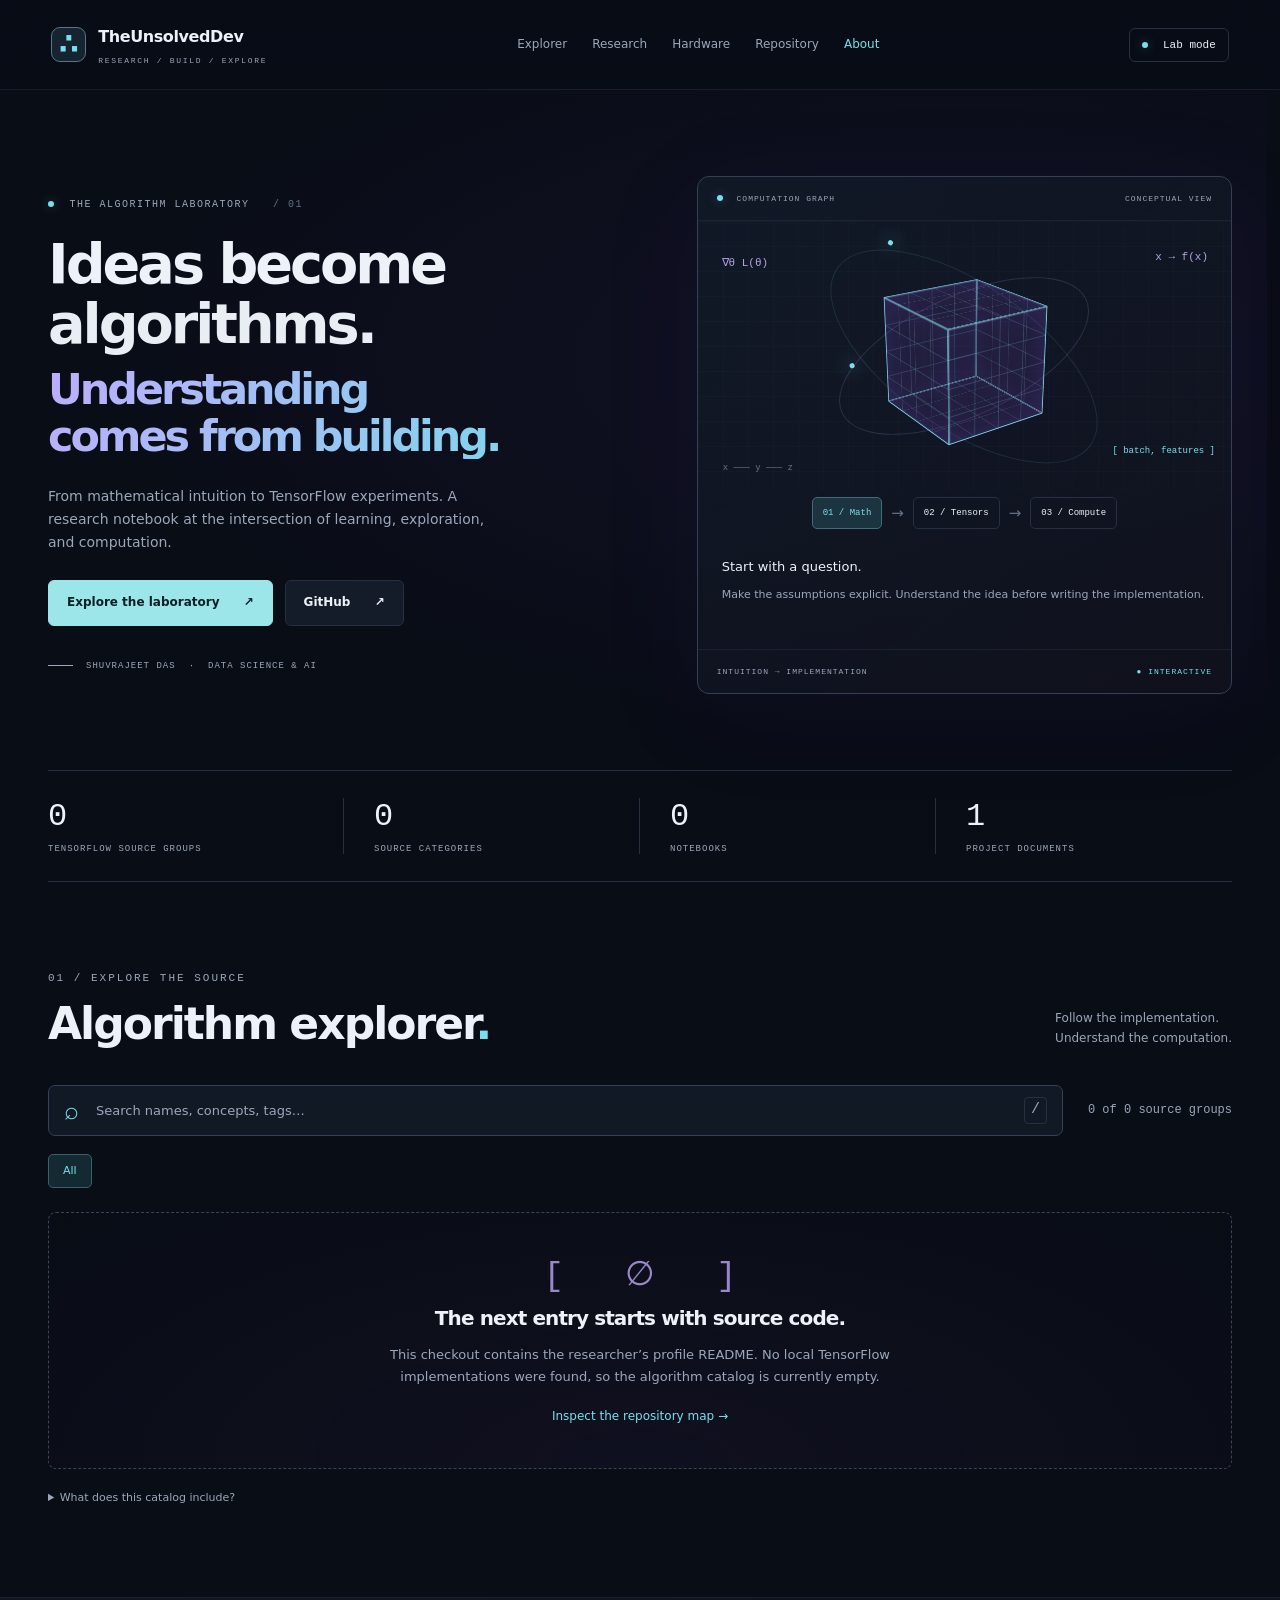
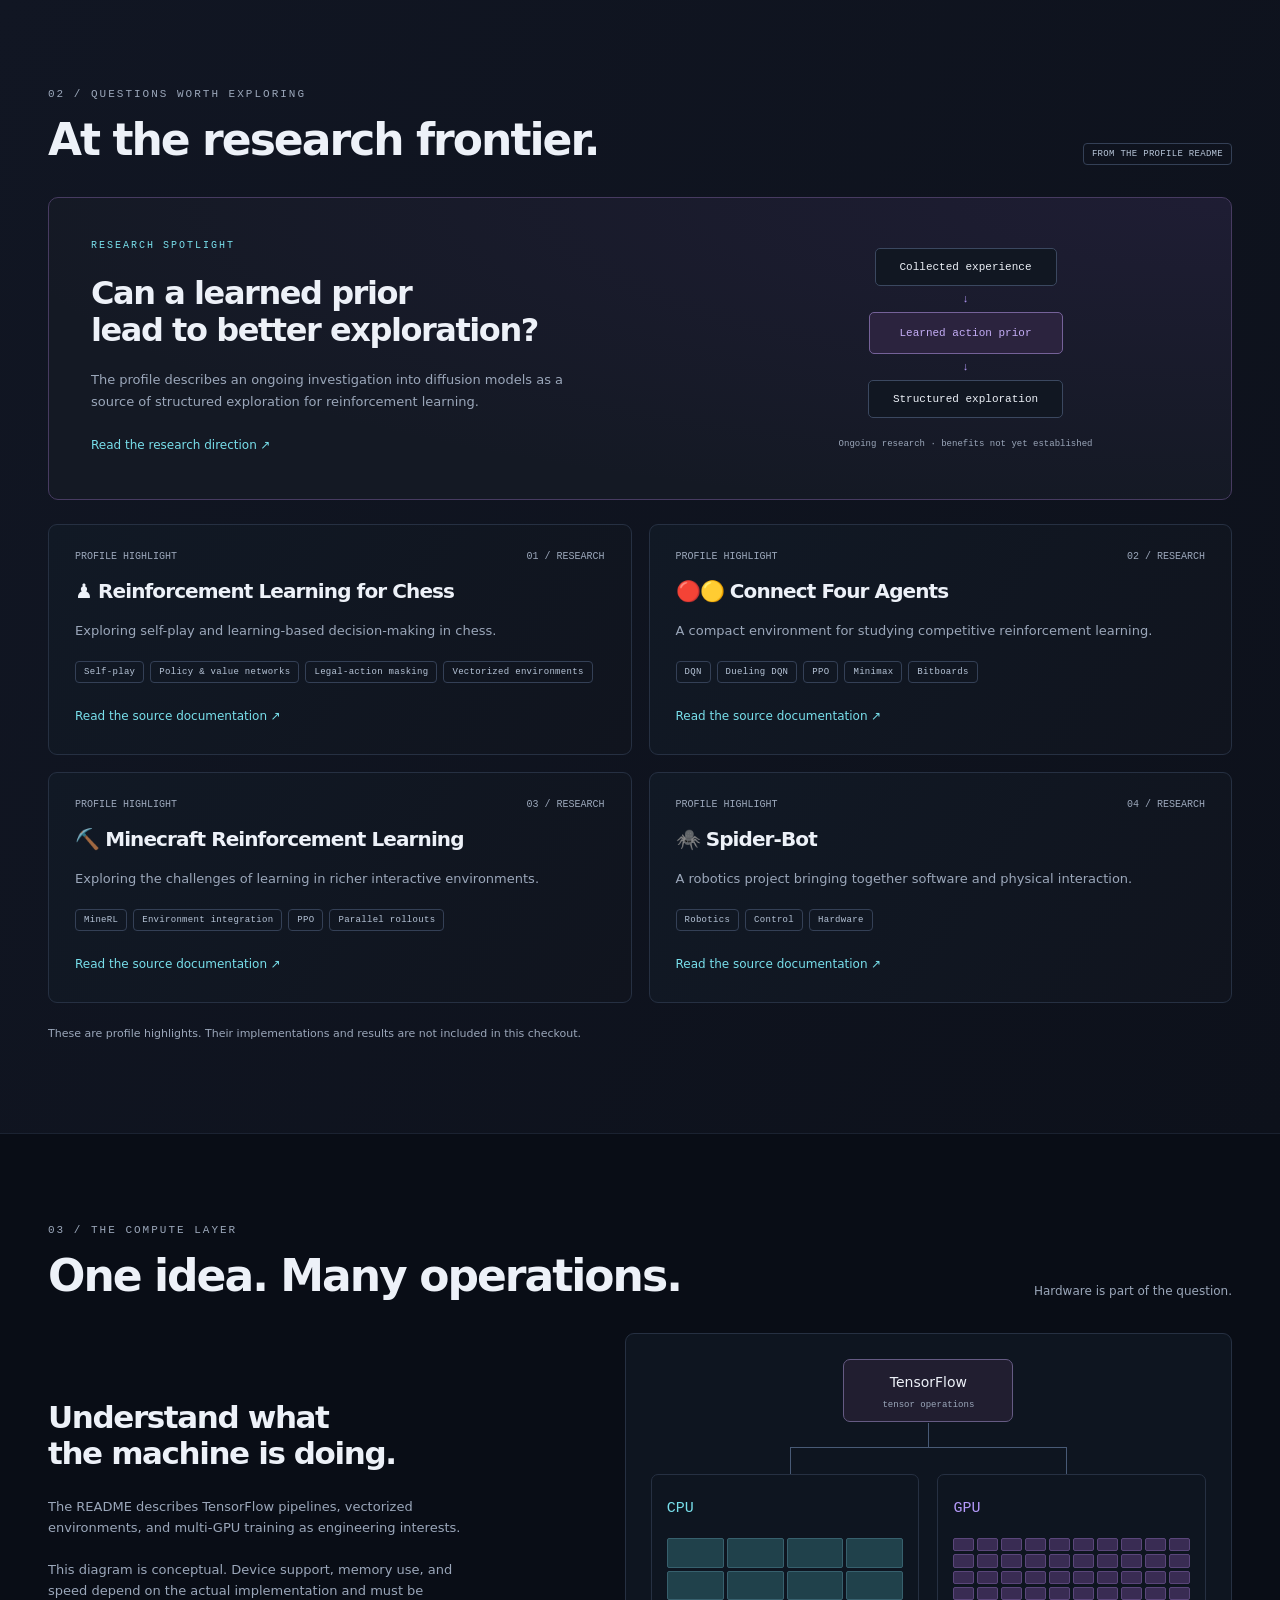
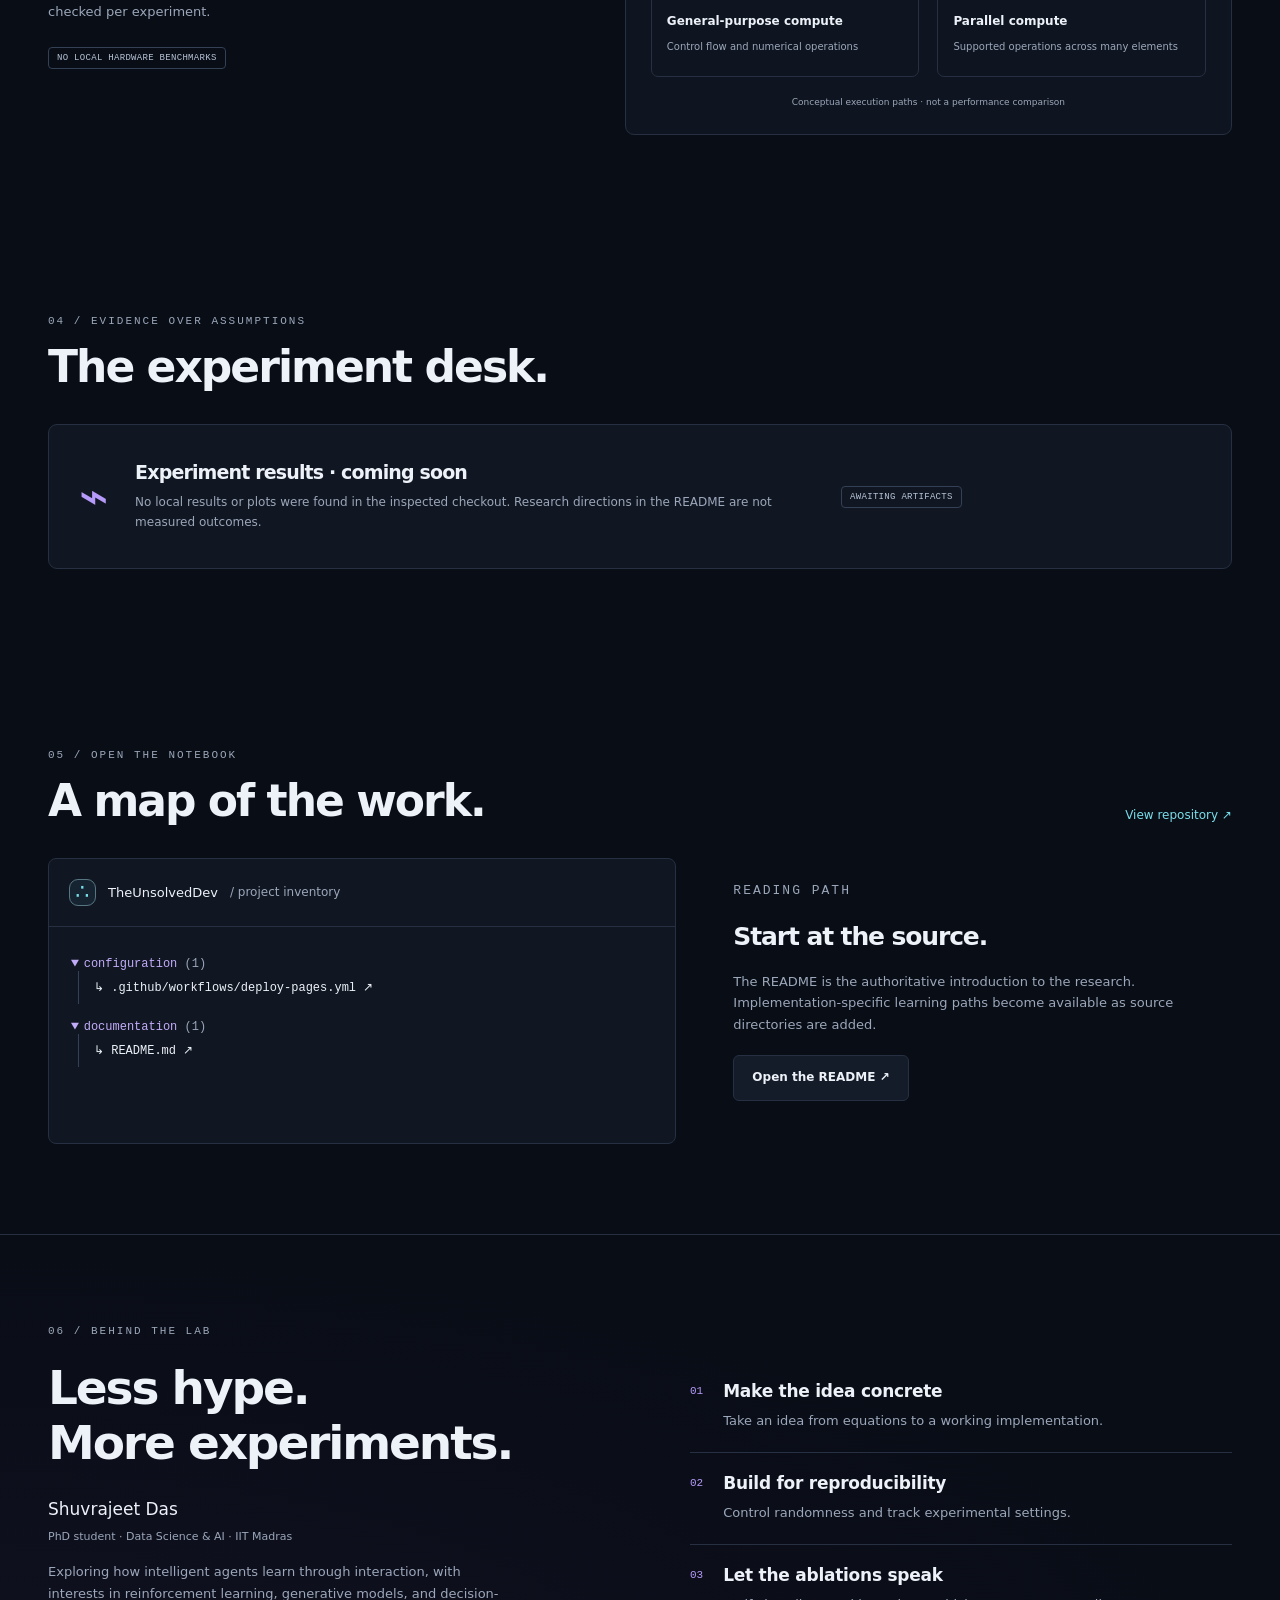
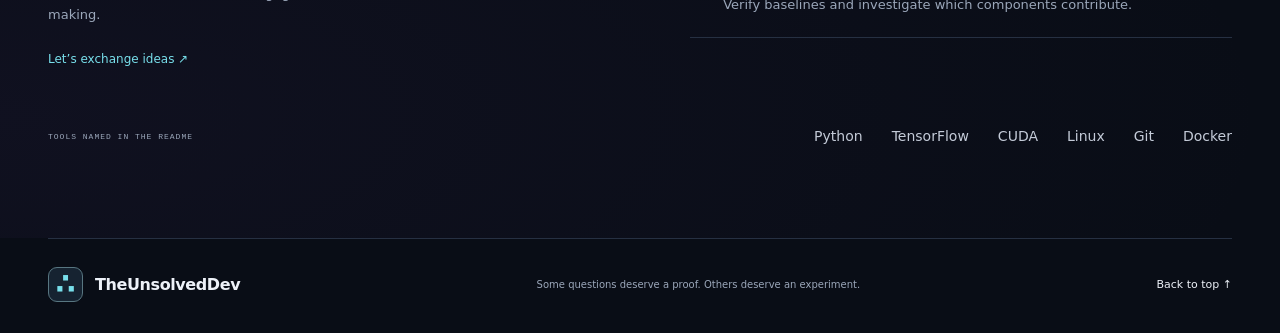
==== website/index.html @ 15ec3967 "website" ====
<!doctype html>
<html lang="en">
<head>
  <meta charset="utf-8"><meta name="viewport" content="width=device-width, initial-scale=1">
  <meta name="description" content="TheUnsolvedDev research laboratory. Explore source-backed TensorFlow implementations, research interests, and the mathematics behind learning systems.">
  <meta name="theme-color" content="#090d16"><title>TheUnsolvedDev — Algorithm Laboratory</title>
  <link rel="icon" href="assets/mark.svg" type="image/svg+xml"><link rel="stylesheet" href="css/style.css">
  <script src="js/main.js" defer></script>
</head>
<body id="top">
<a class="skip" href="#main">Skip to content</a>
<header class="site-header"><a class="brand" href="index.html"><span class="brand-mark">∴</span><span>TheUnsolvedDev<span class="brand-sub">RESEARCH / BUILD / EXPLORE</span></span></a>
  <button class="menu-toggle" aria-controls="navigation" aria-expanded="false">Menu <span>☰</span></button>
  <nav id="navigation" aria-label="Main navigation"><a href="#explorer">Explorer</a><a href="#research">Research</a><a href="#hardware">Hardware</a><a href="#repository">Repository</a><a href="#about">About</a></nav>
  <button class="lab-toggle" aria-pressed="false"><span class="dot"></span> Lab mode</button>
</header>
<main id="main">
<section class="hero shell" aria-labelledby="hero-title">
  <div class="hero-copy"><p class="eyebrow"><span class="dot"></span> THE ALGORITHM LABORATORY <span class="version">/ 01</span></p>
    <h1 id="hero-title">Ideas become<br><span class="outline">algorithms.</span><br><span class="gradient-text">Understanding<br>comes from building.</span></h1>
    <p class="hero-description">From mathematical intuition to TensorFlow experiments. A research notebook at the intersection of learning, exploration, and computation.</p>
    <div class="actions"><a class="button primary" href="#explorer">Explore the laboratory <span>↗</span></a><a class="button secondary" href="https://github.com/TheUnsolvedDev/TheUnsolvedDev">GitHub <span>↗</span></a></div>
    <div class="hero-caption"><span class="short-rule"></span> SHUVRAJEET DAS <span>·</span> DATA SCIENCE & AI</div>
  </div>
  <div class="tensor-panel" aria-label="Interactive conceptual journey from mathematics to experiments">
    <div class="panel-top"><span><span class="dot"></span> COMPUTATION GRAPH</span><span>CONCEPTUAL VIEW</span></div>
    <div class="tensor-scene" aria-hidden="true"><div class="orbit orbit-one"></div><div class="orbit orbit-two"></div><div class="tensor-cube"><div class="cube-face front"></div><div class="cube-face back"></div><div class="cube-face right"></div><div class="cube-face left"></div><div class="cube-face upper"></div><div class="cube-face lower"></div></div><span class="annotation a-one">∇θ L(θ)</span><span class="annotation a-two">[ batch, features ]</span><span class="annotation a-three">x → f(x)</span><div class="scene-axis">x ─── y ─── z</div></div>
    <div class="flow-controls" aria-label="Explore conceptual stages"><button class="selected" aria-pressed="true" data-stage="0">01 / Math</button><span>→</span><button aria-pressed="false" data-stage="1">02 / Tensors</button><span>→</span><button aria-pressed="false" data-stage="2">03 / Compute</button></div>
    <div class="stage-caption" aria-live="polite"><span id="stage-name">Start with a question.</span><p id="stage-description">Make the assumptions explicit. Understand the idea before writing the implementation.</p></div>
    <div class="panel-bottom"><span>INTUITION → IMPLEMENTATION</span><span class="cyan">● INTERACTIVE</span></div>
  </div>
</section>
<div class="shell stats" id="stats" aria-label="Repository statistics"><p>Reading repository inventory…</p></div>
<section class="section shell" id="explorer"><div class="section-heading"><div><p class="eyebrow">01 / EXPLORE THE SOURCE</p><h2>Algorithm explorer<span class="cyan">.</span></h2></div><p>Follow the implementation.<br>Understand the computation.</p></div>
  <div class="explorer-toolbar"><label class="search"><span aria-hidden="true">⌕</span><input id="search" type="search" placeholder="Search names, concepts, tags…" aria-label="Search algorithms"><kbd>/</kbd></label><span class="small mono" id="result-count" role="status">Loading…</span></div>
  <div class="filters" id="filters" aria-label="Filter by category"></div><div id="algorithm-grid" class="card-grid"></div>
  <details class="inventory-note"><summary>What does this catalog include?</summary><p id="methodology"></p><p>Research projects mentioned in the profile are shown separately below. They are not counted as local implementations.</p></details>
</section>
<section class="section research-section" id="research"><div class="shell"><div class="section-heading"><div><p class="eyebrow">02 / QUESTIONS WORTH EXPLORING</p><h2>At the research frontier.</h2></div><span class="pill">FROM THE PROFILE README</span></div>
  <article class="spotlight"><div><p class="eyebrow cyan">RESEARCH SPOTLIGHT</p><h3>Can a learned prior<br>lead to better exploration?</h3><p>The profile describes an ongoing investigation into diffusion models as a source of structured exploration for reinforcement learning.</p><a class="text-link" href="https://github.com/TheUnsolvedDev/TheUnsolvedDev#-research-spotlight--diffusion-as-an-exploration-prior">Read the research direction ↗</a></div><div class="prior-visual" aria-label="Conceptual flow: experience, action prior, exploration"><span>Collected experience</span><i>↓</i><strong>Learned action prior</strong><i>↓</i><span>Structured exploration</span><small>Ongoing research · benefits not yet established</small></div></article>
  <div id="research-grid" class="card-grid"></div><p class="section-note">These are profile highlights. Their implementations and results are not included in this checkout.</p>
</div></section>
<section class="section shell" id="hardware"><div class="section-heading"><div><p class="eyebrow">03 / THE COMPUTE LAYER</p><h2>One idea. Many operations.</h2></div><p>Hardware is part of the question.</p></div>
  <div class="hardware-layout"><div class="hardware-copy"><h3>Understand what<br>the machine is doing.</h3><p>The README describes TensorFlow pipelines, vectorized environments, and multi-GPU training as engineering interests.</p><p>This diagram is conceptual. Device support, memory use, and speed depend on the actual implementation and must be checked per experiment.</p><span class="pill">NO LOCAL HARDWARE BENCHMARKS</span></div><div class="hardware-diagram"><div class="tf-node">TensorFlow <span>tensor operations</span></div><div class="branch-line"></div><div class="device-grid"><div class="device"><span class="mono cyan">CPU</span><div class="cores cpu-cores" aria-hidden="true"></div><h4>General-purpose compute</h4><p>Control flow and numerical operations</p></div><div class="device"><span class="mono purple">GPU</span><div class="cores gpu-cores" aria-hidden="true"></div><h4>Parallel compute</h4><p>Supported operations across many elements</p></div></div><p class="small centered">Conceptual execution paths · not a performance comparison</p></div></div>
</section>
<section class="section shell" id="experiments"><div class="section-heading"><div><p class="eyebrow">04 / EVIDENCE OVER ASSUMPTIONS</p><h2>The experiment desk.</h2></div></div><div class="experiment-empty"><span class="experiment-icon" aria-hidden="true">⌁</span><div><h3>Experiment results · coming soon</h3><p>No local results or plots were found in the inspected checkout. Research directions in the README are not measured outcomes.</p></div><span class="pill">AWAITING ARTIFACTS</span></div><div id="artifact-list"></div></section>
<section class="section shell" id="repository"><div class="section-heading"><div><p class="eyebrow">05 / OPEN THE NOTEBOOK</p><h2>A map of the work.</h2></div><a class="text-link" href="https://github.com/TheUnsolvedDev/TheUnsolvedDev">View repository ↗</a></div><div class="repository-layout"><div class="repo-map"><div class="repo-root"><span class="brand-mark">∴</span> TheUnsolvedDev <span class="small">/ project inventory</span></div><div id="repo-tree"></div></div><div class="learning-path"><p class="eyebrow">READING PATH</p><h3>Start at the source.</h3><p>The README is the authoritative introduction to the research. Implementation-specific learning paths become available as source directories are added.</p><a class="button secondary" href="https://github.com/TheUnsolvedDev/TheUnsolvedDev/blob/main/README.md">Open the README ↗</a><div id="learning-links"></div></div></div></section>
<section class="section about-section" id="about"><div class="shell"><p class="eyebrow">06 / BEHIND THE LAB</p><div class="about-layout"><div><h2>Less hype.<br>More experiments.</h2><p class="about-person">Shuvrajeet Das <span>PhD student · Data Science & AI · IIT Madras</span></p><p>Exploring how intelligent agents learn through interaction, with interests in reinforcement learning, generative models, and decision-making.</p><a class="text-link" href="mailto:shuvrajeet17@gmail.com">Let’s exchange ideas ↗</a></div><div class="principles"><article><span>01</span><div><h3>Make the idea concrete</h3><p>Take an idea from equations to a working implementation.</p></div></article><article><span>02</span><div><h3>Build for reproducibility</h3><p>Control randomness and track experimental settings.</p></div></article><article><span>03</span><div><h3>Let the ablations speak</h3><p>Verify baselines and investigate which components contribute.</p></div></article></div></div><div class="stack"><span class="mono small">TOOLS NAMED IN THE README</span><span>Python</span><span>TensorFlow</span><span>CUDA</span><span>Linux</span><span>Git</span><span>Docker</span></div></div></section>
</main>
<footer class="shell"><a class="brand" href="#top"><span class="brand-mark">∴</span>TheUnsolvedDev</a><p>Some questions deserve a proof. Others deserve an experiment.</p><a href="#top">Back to top ↑</a></footer>
<noscript><p class="shell notice">JavaScript enables the explorer and repository inventory. The research overview and navigation remain available. <a href="https://github.com/TheUnsolvedDev/TheUnsolvedDev">Browse the source on GitHub.</a></p></noscript>
</body></html>
---- website/css/style.css ----
:root{color-scheme:dark;--bg:#090d16;--panel:#101722;--text:#edf1f8;--muted:#9ba7ba;--border:#263042;--cyan:#78dfeb;--purple:#b59afa;--mono:ui-monospace,SFMono-Regular,Consolas,monospace}
*{box-sizing:border-box}html{scroll-behavior:smooth;scroll-padding-top:100px}body{margin:0;background:var(--bg);color:var(--text);font-family:Inter,ui-sans-serif,system-ui,-apple-system,BlinkMacSystemFont,"Segoe UI",sans-serif;font-size:15px;line-height:1.65}a{color:inherit;text-decoration:none}button,input{font:inherit}button{cursor:pointer;color:inherit}button,a,input,summary{outline-offset:5px}a:focus-visible,button:focus-visible,input:focus-visible,summary:focus-visible{outline:2px solid var(--cyan)}button{background:none;border:1px solid var(--border)}button:hover,a.button:hover{border-color:var(--cyan)}p{color:var(--muted);margin:0 0 20px}h1,h2,h3,h4{line-height:1.16;letter-spacing:-.045em;margin:0}h2{font-size:clamp(30px,3.5vw,44px);font-weight:600}h3{font-size:25px;font-weight:550}h4{font-size:17px;letter-spacing:-.02em}small,.small{font-size:12px;color:var(--muted)}.shell{width:min(1240px,calc(100% - 96px));margin-inline:auto}.section{padding-block:90px;scroll-margin-top:10px}.eyebrow{font:11px var(--mono);letter-spacing:2px;color:var(--muted);margin-bottom:24px}.cyan{color:var(--cyan)}.purple{color:var(--purple)}.mono{font-family:var(--mono)}.dot{display:inline-block;width:6px;height:6px;background:var(--cyan);border-radius:50%;box-shadow:0 0 12px #78dfeb60;margin-right:8px}.site-header{min-height:90px;padding:18px 4%;display:flex;align-items:center;justify-content:space-between;gap:24px;position:sticky;top:0;z-index:20;background:#090d16e8;border-bottom:1px solid #26304280;backdrop-filter:blur(18px)}.site-header.scrolled{background:#101722f5}.brand{display:flex;gap:12px;align-items:center;font-size:16px;font-weight:650;letter-spacing:-.4px}.brand-mark{display:inline-grid;place-items:center;width:35px;height:35px;border:1px solid #587681;border-radius:9px;color:var(--cyan);font-size:29px;line-height:1;background:#162331}.brand-sub{display:block;font:8px var(--mono);letter-spacing:1.7px;color:var(--muted);margin-top:5px}.site-header nav{display:flex;gap:25px;font-size:12px;color:var(--muted)}nav a:hover,nav a.active{color:var(--cyan)}.lab-toggle{font:11px var(--mono);padding:10px 12px;border-radius:6px}.lab-toggle[aria-pressed=true]{border-color:var(--purple);background:#312348}.menu-toggle{display:none}.skip{position:fixed;top:-100px;left:10px;z-index:100;background:var(--panel);padding:12px}.skip:focus{top:10px}.hero{display:grid;grid-template-columns:1.1fr 1fr;gap:60px;align-items:center;padding-block:86px 76px;position:relative}.hero:before{content:"";position:absolute;inset:0 -35px;z-index:-1;background:radial-gradient(ellipse at 75% 40%,#5530a31c,transparent 65%)}.hero .eyebrow{font-size:10px;letter-spacing:1.5px}.version{margin-left:16px;color:#617086}h1{font-size:clamp(42px,4.35vw,65px);line-height:1.08;letter-spacing:-3px;font-weight:650}.outline{color:#e9edf4}.gradient-text{font-size:.77em;background:linear-gradient(120deg,#bdadfb,#73deea);background-clip:text;-webkit-background-clip:text;color:transparent;display:block;margin-top:12px}.hero-description{max-width:440px;font-size:14px;margin-block:26px}.actions{display:flex;gap:12px;flex-wrap:wrap}.button{display:inline-flex;align-items:center;justify-content:center;gap:24px;padding:12px 18px;border-radius:6px;border:1px solid var(--border);font-size:12px;font-weight:600;transition:transform .2s,border-color .2s}.button:hover{transform:translateY(-2px)}.primary{background:#9ce6ea;color:#0b2026;border-color:#9ce6ea}.secondary{background:#151c29}.hero-caption{display:flex;align-items:center;gap:13px;font:9px var(--mono);letter-spacing:1px;color:var(--muted);margin-top:35px}.short-rule{width:25px;height:1px;background:var(--muted)}.tensor-panel{border:1px solid #344056;border-radius:12px;background:linear-gradient(145deg,#111b29c9,#11121dbb);box-shadow:0 20px 100px #3d1a671a;overflow:hidden}.panel-top,.panel-bottom{display:flex;justify-content:space-between;gap:12px;padding:17px 19px;font:8px var(--mono);letter-spacing:1px;color:var(--muted)}.panel-top{border-bottom:1px solid #26304280}.panel-bottom{border-top:1px solid #26304280}.tensor-scene{height:270px;position:relative;display:grid;place-items:center;overflow:hidden;perspective:700px;background-image:linear-gradient(#667c9a0a 1px,transparent 1px),linear-gradient(90deg,#667c9a0a 1px,transparent 1px);background-size:25px 25px}.tensor-cube{position:relative;width:114px;height:114px;transform-style:preserve-3d;transform:rotateX(-22deg) rotateY(35deg);animation:float 12s ease-in-out infinite}.cube-face{position:absolute;width:114px;height:114px;border:1px solid #8be9f4a0;background:linear-gradient(#87dbed30 1px,transparent 1px),linear-gradient(90deg,#87dbed30 1px,transparent 1px),#533a8422;background-size:28px 28px;box-shadow:inset 0 0 35px #8370ef15}.front{transform:translateZ(57px)}.back{transform:rotateY(180deg) translateZ(57px)}.right{transform:rotateY(90deg) translateZ(57px)}.left{transform:rotateY(-90deg) translateZ(57px)}.upper{transform:rotateX(90deg) translateZ(57px)}.lower{transform:rotateX(-90deg) translateZ(57px)}.orbit{position:absolute;width:270px;height:120px;border:1px solid #b59afa30;border-radius:50%;transform:rotate(-25deg)}.orbit:after{content:"";position:absolute;left:26px;top:18px;width:5px;height:5px;background:var(--cyan);border-radius:50%;box-shadow:0 0 18px var(--cyan)}.orbit-two{transform:rotate(35deg);width:310px;height:145px;border-color:#78dfeb20}.annotation{position:absolute;font:11px var(--mono);color:#b5a2e4}.a-one{left:24px;top:35px}.a-two{right:16px;bottom:35px;font-size:9px;color:var(--cyan)}.a-three{right:23px;top:30px}.scene-axis{position:absolute;bottom:18px;left:25px;color:#66738a;font:9px var(--mono)}.flow-controls{display:flex;justify-content:center;align-items:center;gap:9px;margin:6px 12px}.flow-controls button{border-radius:5px;font:9px var(--mono);padding:10px}.flow-controls>span{color:#647187}.flow-controls .selected{color:var(--cyan);background:#1b3440;border-color:#416b78}.stage-caption{padding:19px 24px 10px;min-height:114px}.stage-caption>span{font-size:13px}.stage-caption p{font-size:11px;margin:7px 0}.stats{border-block:1px solid var(--border);display:grid;grid-template-columns:repeat(4,1fr);padding-block:27px}.stat{padding-left:30px;border-right:1px solid var(--border)}.stat:first-child{padding-left:0}.stat:last-child{border:0}.stat strong{font:32px var(--mono);letter-spacing:-2px}.stat span{display:block;font:9px var(--mono);letter-spacing:1px;color:var(--muted);margin-top:9px}.section-heading{display:flex;align-items:end;justify-content:space-between;gap:25px;margin-bottom:32px}.section-heading .eyebrow{margin-bottom:14px}.section-heading>p{font-size:12px;margin:0}.explorer-toolbar{display:flex;gap:25px;align-items:center;margin-top:36px}.search{display:flex;gap:15px;align-items:center;flex:1;background:#111925;border:1px solid #344057;border-radius:7px;padding:11px 15px}.search>span{font-size:25px;color:var(--cyan);line-height:1}.search input{border:0;background:transparent;min-width:0;width:100%;color:var(--text);font-size:13px}.search input::placeholder{color:#9ba7ba}.search kbd{border:1px solid var(--border);padding:0 6px;border-radius:4px;color:var(--muted)}.filters{display:flex;gap:8px;flex-wrap:wrap;margin-block:18px 24px}.filters button{padding:7px 14px;border-radius:5px;font-size:11px;color:var(--muted)}.filters button[aria-pressed=true]{color:var(--cyan);background:#142a32;border-color:#3a606b}.card-grid{display:grid;grid-template-columns:repeat(2,minmax(0,1fr));gap:17px}.card{border:1px solid var(--border);background:linear-gradient(125deg,#111925,#10141e);border-radius:9px;padding:26px;transition:transform .2s,border-color .2s;min-width:0}.card:hover{transform:translateY(-3px);border-color:#5e527a}.card h3{font-size:20px;line-height:1.3;margin:16px 0}.card p{font-size:13px}.card-top{display:flex;justify-content:space-between;color:var(--muted);font:10px var(--mono)}.card .tags{margin-block:20px}.tags{display:flex;gap:6px;flex-wrap:wrap}.tag,.pill{font:9px var(--mono);letter-spacing:.3px;color:#b7c5d8;border:1px solid #344056;border-radius:4px;padding:5px 8px;display:inline-block}.text-link{font-size:12px;color:var(--cyan)}.text-link:hover{text-decoration:underline}.empty-state{grid-column:1/-1;border:1px dashed #394459;border-radius:8px;padding:40px 26px;text-align:center;background:radial-gradient(ellipse at 50% 100%,#442c6420,transparent)}.empty-symbol{font:34px var(--mono);color:#9a88c8;margin-bottom:12px}.empty-state h3{font-size:20px;margin-bottom:14px}.empty-state p{max-width:590px;margin:0 auto 16px;font-size:13px}.inventory-note{font-size:11px;color:var(--muted);margin-top:20px}.inventory-note summary{cursor:pointer}.inventory-note p{margin:14px 0;max-width:900px}.research-section{background:linear-gradient(120deg,#111623,#0d111b);border-block:1px solid #26304280}.spotlight{display:grid;grid-template-columns:1.3fr 1fr;gap:70px;border:1px solid #473b61;border-radius:10px;background:radial-gradient(ellipse at 100% 0,#4b2e7630,transparent 75%),#141924;padding:42px;margin-bottom:24px}.spotlight h3{font-size:32px;margin-bottom:20px}.spotlight p{font-size:13px;max-width:480px}.spotlight .eyebrow{font-size:10px}.prior-visual{display:flex;flex-direction:column;align-items:center;justify-content:center;gap:7px;font:11px var(--mono)}.prior-visual span{border:1px solid #3b4860;padding:12px 24px;border-radius:5px;background:#111722}.prior-visual strong{border:1px solid #756299;background:#2b233e;color:#c4adf6;padding:14px 30px;border-radius:5px;font-weight:400}.prior-visual i{font-style:normal;color:var(--purple)}.prior-visual small{font-size:9px;text-align:center;margin-top:14px}.section-note{font-size:11px;margin-top:22px;margin-bottom:0}.hardware-layout{display:grid;grid-template-columns:.9fr 1.1fr;gap:80px;align-items:center}.hardware-copy h3{font-size:31px;margin-bottom:24px}.hardware-copy p{font-size:13px;max-width:420px}.hardware-diagram{padding:25px;border:1px solid var(--border);border-radius:9px;background:#0e1520}.tf-node{width:170px;margin:auto;text-align:center;border:1px solid #655b83;border-radius:7px;padding:11px;background:#211e30;font-size:14px}.tf-node span{display:block;font:9px var(--mono);color:var(--muted);margin-top:6px}.branch-line{width:50%;height:27px;border-top:1px solid #485a76;border-inline:1px solid #485a76;margin:25px auto 0;position:relative}.branch-line:before{content:"";height:25px;width:1px;background:#485a76;position:absolute;left:50%;top:-25px}.device-grid{display:grid;grid-template-columns:1fr 1fr;gap:18px}.device{border:1px solid var(--border);padding:20px 15px;border-radius:7px}.device h4{font-size:12px;letter-spacing:0;margin-top:15px}.device p{font-size:10px;margin:10px 0 0}.cores{height:62px;display:grid;gap:3px;margin-top:16px}.cpu-cores{grid-template-columns:repeat(4,1fr)}.gpu-cores{grid-template-columns:repeat(10,1fr)}.cores span{background:#20414b;border:1px solid #37606d;border-radius:2px}.gpu-cores span{background:#392c53;border-color:#5a467a}.centered{text-align:center;margin:18px 0 0;font-size:9px}.experiment-empty{display:flex;align-items:center;gap:26px;border:1px solid var(--border);border-radius:9px;padding:30px;background:#111722}.experiment-empty h3{font-size:19px;margin-bottom:10px}.experiment-empty p{font-size:12px;margin:0;max-width:680px}.experiment-empty .pill{white-space:nowrap}.experiment-icon{font-size:50px;color:var(--purple)}.repository-layout{display:grid;grid-template-columns:1.2fr 1fr;gap:32px}.repo-map{border:1px solid var(--border);background:#101722;border-radius:8px;overflow:hidden}.repo-root{display:flex;gap:12px;align-items:center;padding:20px;border-bottom:1px solid var(--border);font-size:13px;flex-wrap:wrap}.repo-root .brand-mark{width:27px;height:27px;font-size:22px}#repo-tree{padding:22px;font:12px var(--mono)}#repo-tree details{padding:8px 0}#repo-tree summary{cursor:pointer;color:#c2acfa}#repo-tree a{display:block;border-left:1px solid #344056;padding:9px 15px;margin-left:7px;overflow-wrap:anywhere}#repo-tree a:hover{color:var(--cyan);background:#18232f}.learning-path{padding:25px}.learning-path h3{margin-bottom:20px}.learning-path p{font-size:13px}#learning-links{display:grid;gap:12px;margin-top:18px}.about-section{border-top:1px solid var(--border);background:radial-gradient(ellipse at 0 80%,#39275b25,transparent 70%)}.about-layout{display:grid;grid-template-columns:1fr 1fr;gap:100px}.about-layout h2{font-size:47px}.about-person{font-size:17px;color:var(--text);margin:25px 0 15px}.about-person span{display:block;font-size:11px;color:var(--muted);margin-top:5px}.about-layout p:not(.about-person){font-size:13px;max-width:470px}.principles article{display:flex;gap:20px;padding:21px 0;border-bottom:1px solid var(--border)}.principles article>span{font:11px var(--mono);color:var(--purple);padding-top:3px}.principles h3{font-size:17px;margin-bottom:8px;letter-spacing:-.015em}.principles p{margin:0}.stack{display:flex;align-items:center;flex-wrap:wrap;gap:29px;padding-top:55px;font-size:14px;color:#c4cbd8}.stack .small{font-size:8px;letter-spacing:1px;margin-right:auto}footer{display:flex;align-items:center;justify-content:space-between;gap:25px;padding-block:28px;border-top:1px solid var(--border);font-size:11px}footer p{margin:0;font-size:10px}.notice{padding:20px;border:1px solid var(--border)}.detail-main{padding-block:65px;min-height:75vh}.detail-main h1{font-size:46px;overflow-wrap:anywhere}.detail-main .tags{margin:20px 0}.detail-section{margin-top:40px;border:1px solid var(--border);padding:28px;border-radius:9px;min-width:0}.detail-section h2{font-size:24px;margin-bottom:20px}.detail-section h3{font-size:17px;margin-block:16px}.file-tabs{display:flex;flex-wrap:wrap;gap:6px;margin-bottom:15px}.file-tabs button{font:11px var(--mono);padding:10px;border-radius:5px;overflow-wrap:anywhere;max-width:100%}.file-tabs button[aria-pressed=true]{background:#253046;color:var(--cyan)}.source-toolbar{display:flex;justify-content:space-between;gap:12px;align-items:center;flex-wrap:wrap;margin-bottom:15px}.source-toolbar button{border-radius:5px;padding:7px 12px;font-size:12px}.source-code{overflow:auto;max-height:650px;counter-reset:line;background:#0a101a;padding:18px 8px;font:12px/1.8 var(--mono);tab-size:4}.code-line{display:block;white-space:pre;min-height:1.8em}.code-line:before{counter-increment:line;content:counter(line);display:inline-block;width:38px;margin-right:16px;text-align:right;color:#8391a6;user-select:none}.token-comment{color:#8b9cab}.token-keyword{color:#c5a6ff}.token-string{color:#97dbc2}.token-number{color:#80d6f0}.source-doc{white-space:pre-wrap;overflow-wrap:anywhere;font:12px/1.9 var(--mono);color:#b7c1d1;max-height:650px;overflow:auto}.detail-section a{color:var(--cyan)}.lab-on .tensor-cube{animation-duration:5s}.lab-on .cores span{animation:pulse 3s ease-in-out infinite}.lab-on .tensor-panel{box-shadow:0 0 65px #7045bd25}.lab-on .orbit{border-color:#b59afa80}.lab-on .orbit-two{border-color:#78dfeb70}[hidden]{display:none!important}@keyframes float{0%,100%{transform:rotateX(-22deg) rotateY(35deg) translateY(0)}50%{transform:rotateX(-16deg) rotateY(55deg) translateY(-8px)}}@keyframes pulse{50%{filter:brightness(1.7)}}
@media(min-width:1450px){.hero{gap:95px;padding-block:105px}.tensor-scene{height:300px}}
@media(max-width:1100px){.shell{width:calc(100% - 64px)}.hero{gap:30px}h1{font-size:47px}.site-header{gap:16px}.site-header nav{gap:15px}.brand{font-size:14px}.hardware-layout{gap:35px}.spotlight{gap:30px}.about-layout{gap:55px}.experiment-empty{flex-wrap:wrap}.experiment-empty .pill{margin-left:70px}}
@media(max-width:800px){.shell{width:calc(100% - 40px)}.hero{grid-template-columns:1fr;padding-block:50px;gap:38px}.hero-copy{max-width:560px}.hero h1{font-size:58px}.tensor-panel{max-width:580px;width:100%;margin:auto}.tensor-scene{height:270px}.section{padding-block:60px}.site-header{min-height:75px;padding-inline:20px;flex-wrap:wrap}.site-header .menu-toggle{display:block;margin-left:auto;border:0;font-size:12px}.site-header nav#navigation{display:none;width:100%;order:4;flex-wrap:wrap;padding:12px 0}.site-header nav#navigation.open{display:flex}.lab-toggle{font-size:10px;padding:8px}.spotlight,.hardware-layout,.repository-layout,.about-layout{grid-template-columns:1fr}.spotlight{padding:27px}.prior-visual{padding-top:10px}.hardware-copy p{max-width:100%}.hardware-diagram{max-width:600px;width:100%}.section-heading{align-items:start;flex-direction:column;gap:16px}.section-heading>p br{display:none}.stat{padding-left:15px}.stat span{font-size:8px;letter-spacing:.5px}.stat strong{font-size:28px}.about-layout{gap:30px}.learning-path{padding:15px 0}.stack{gap:22px}.stack .small{width:100%}footer{flex-wrap:wrap}footer p{order:3;width:100%}.detail-main h1{font-size:36px}}
@media(max-width:480px){.brand-sub{font-size:7px}.brand{font-size:12px;gap:8px}.brand-mark{width:28px;height:28px;font-size:25px}.site-header{gap:9px}.lab-toggle{font-size:9px}.lab-toggle .dot{margin-right:2px;width:4px;height:4px}.hero h1{font-size:43px;letter-spacing:-2px}.hero .eyebrow{font-size:8px;letter-spacing:1px}.hero-caption{font-size:7px;gap:8px}.hero-description{font-size:13px}.actions{gap:8px}.button{gap:14px;padding:11px 14px}.tensor-scene{height:240px}.panel-top,.panel-bottom{font-size:7px;padding:15px 12px}.flow-controls{gap:6px}.flow-controls button{font-size:8px;padding:8px}.stats{grid-template-columns:1fr 1fr;gap:24px}.stat:nth-child(odd){padding:0}.stat:nth-child(even){border:0}.card-grid{grid-template-columns:1fr}.explorer-toolbar{align-items:stretch;flex-direction:column;gap:12px}.search kbd{display:none}.spotlight h3{font-size:27px}.hardware-diagram{padding:14px}.device-grid{gap:10px}.device{padding:15px 10px}.device h4{font-size:11px}.experiment-empty{padding:22px;gap:15px}.experiment-empty .pill{margin:0}.experiment-icon{display:none}.about-layout h2{font-size:40px}.detail-section{padding:16px}.repo-root .small{width:100%}}
@media(prefers-reduced-motion:reduce){html{scroll-behavior:auto}*,*:before,*:after{animation:none!important;transition:none!important}}
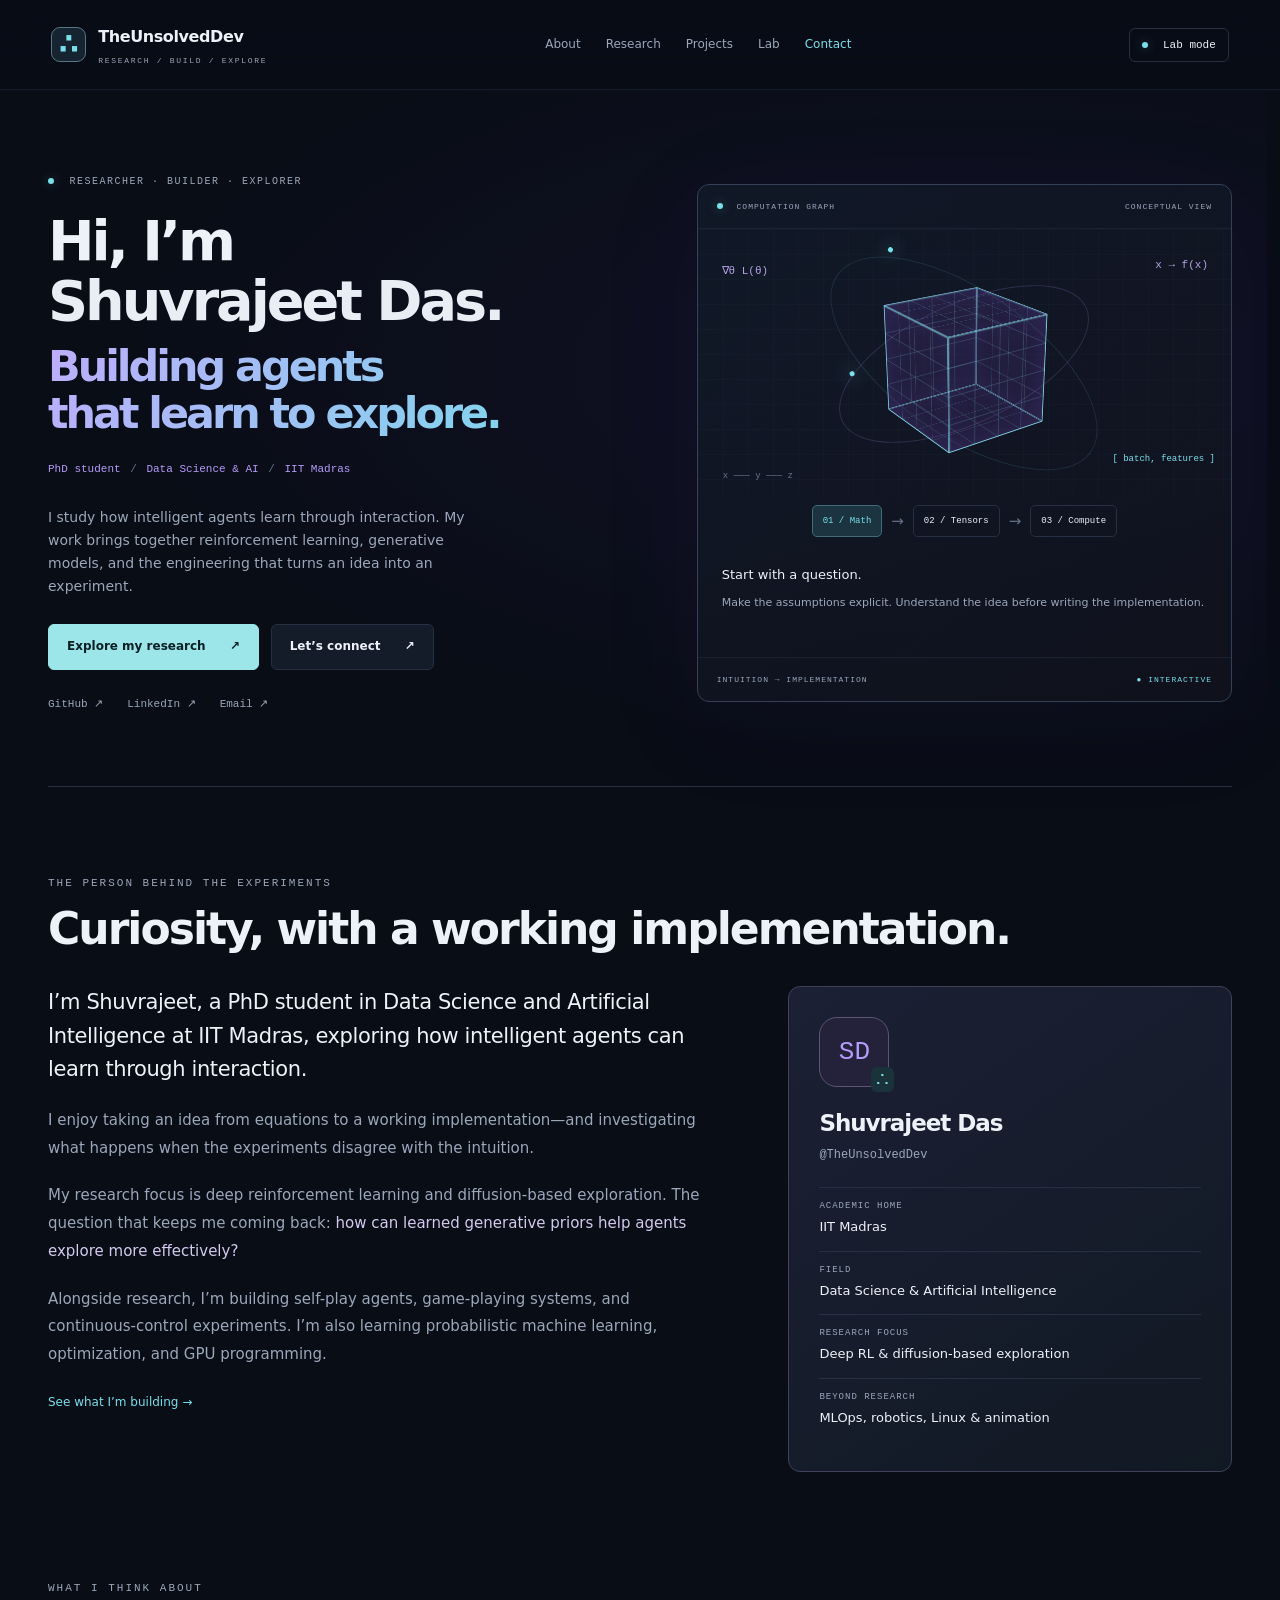
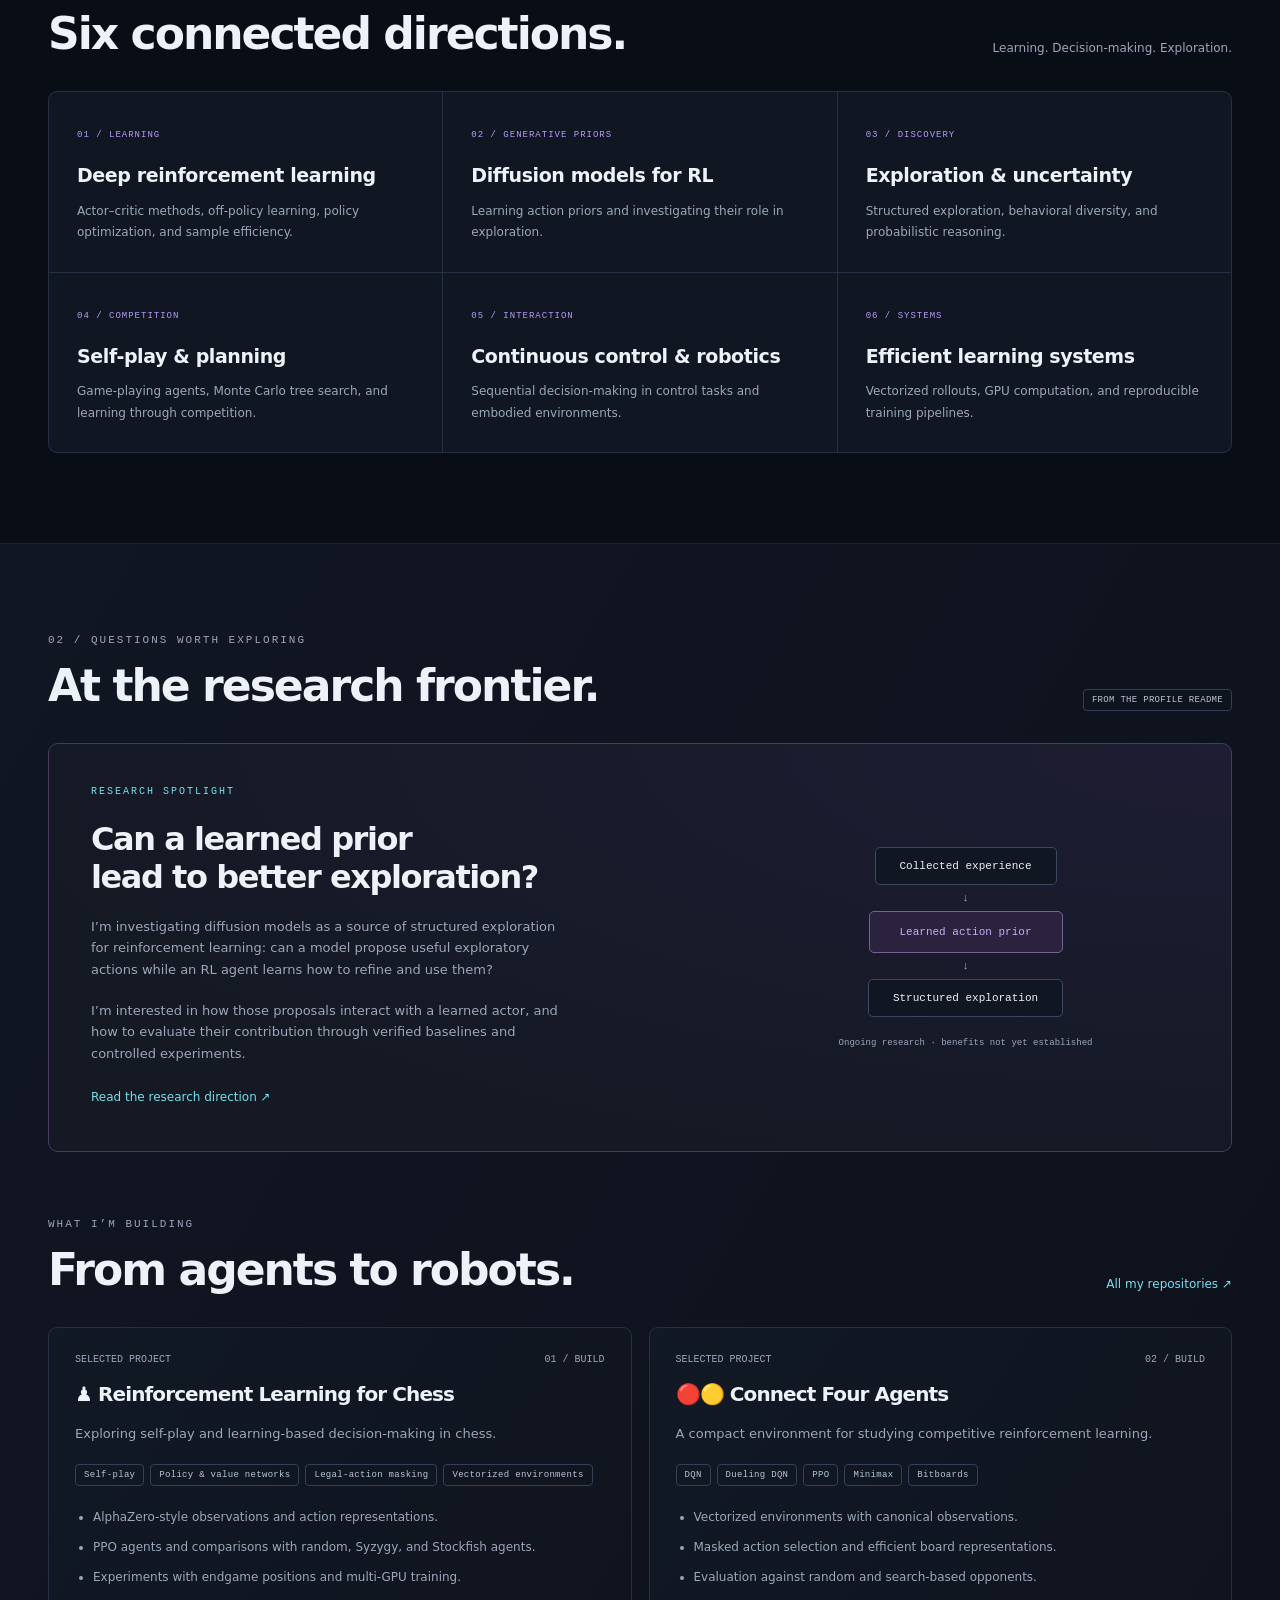
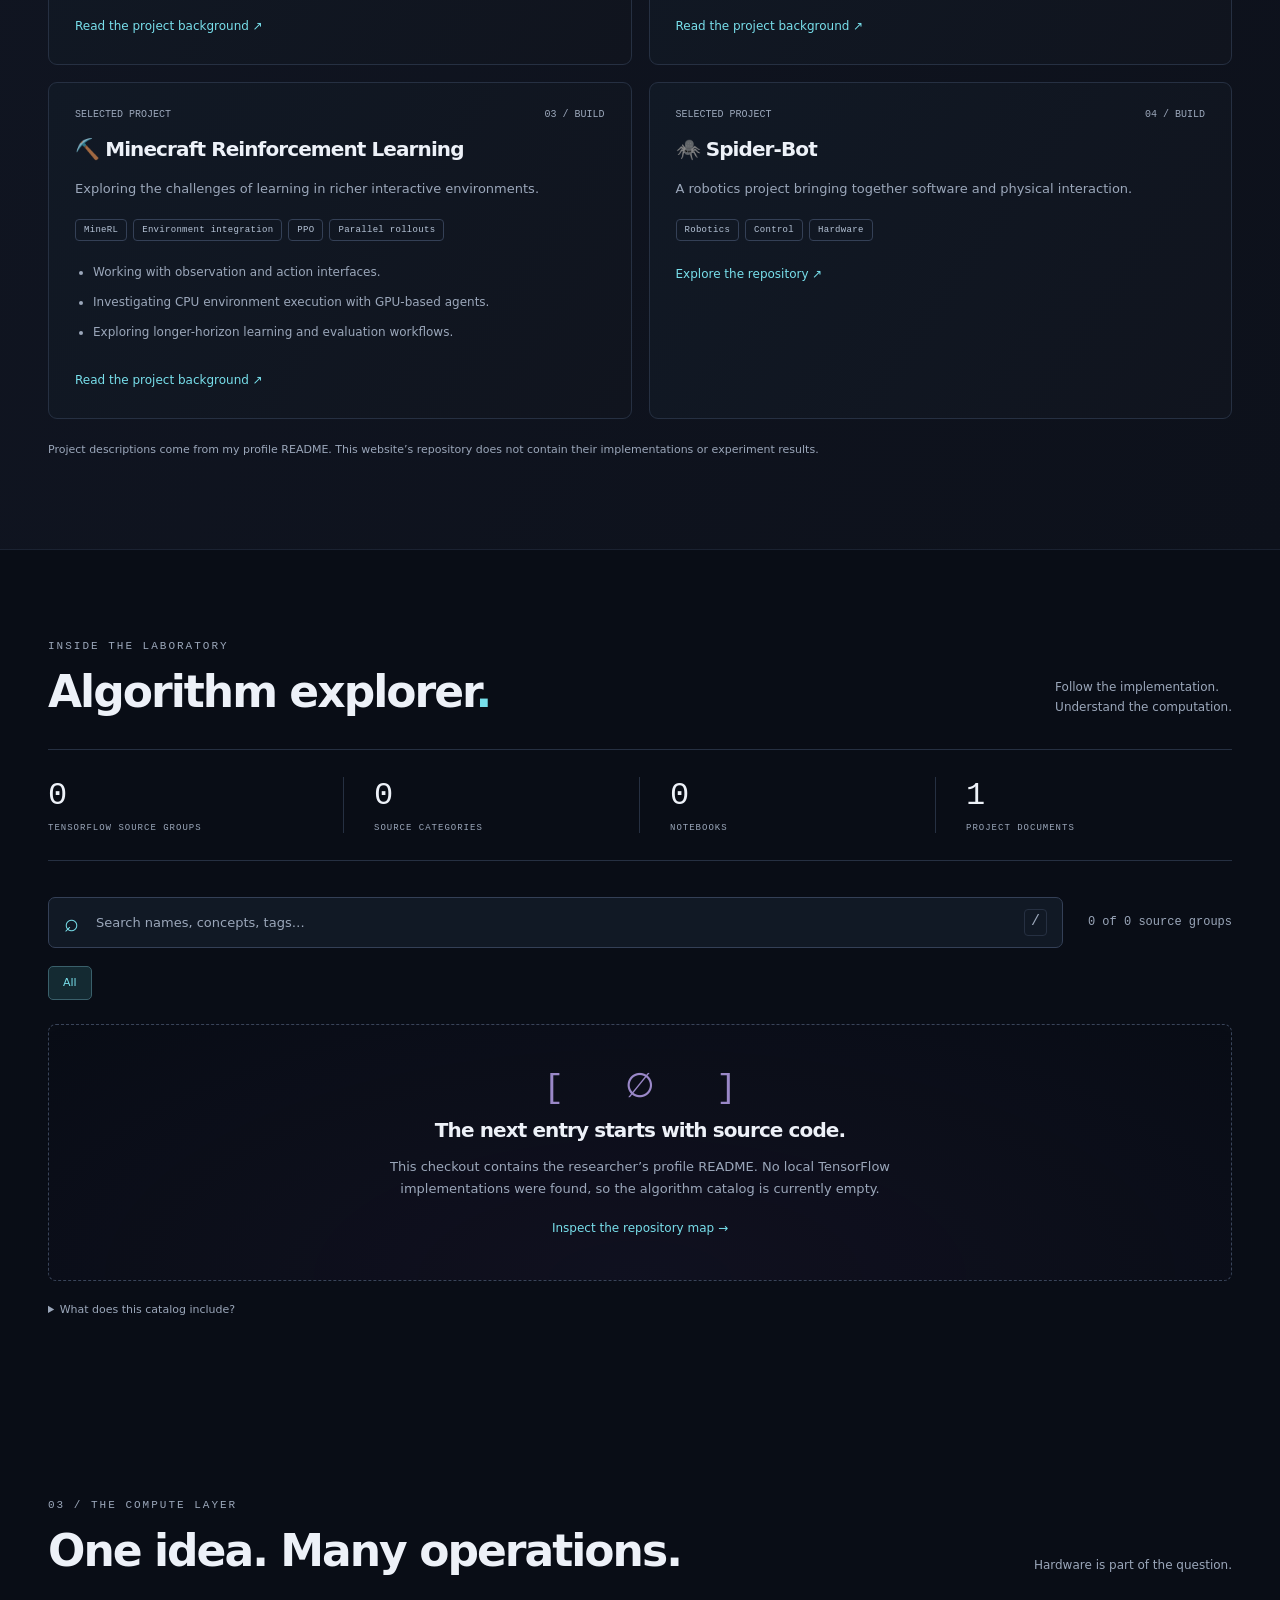
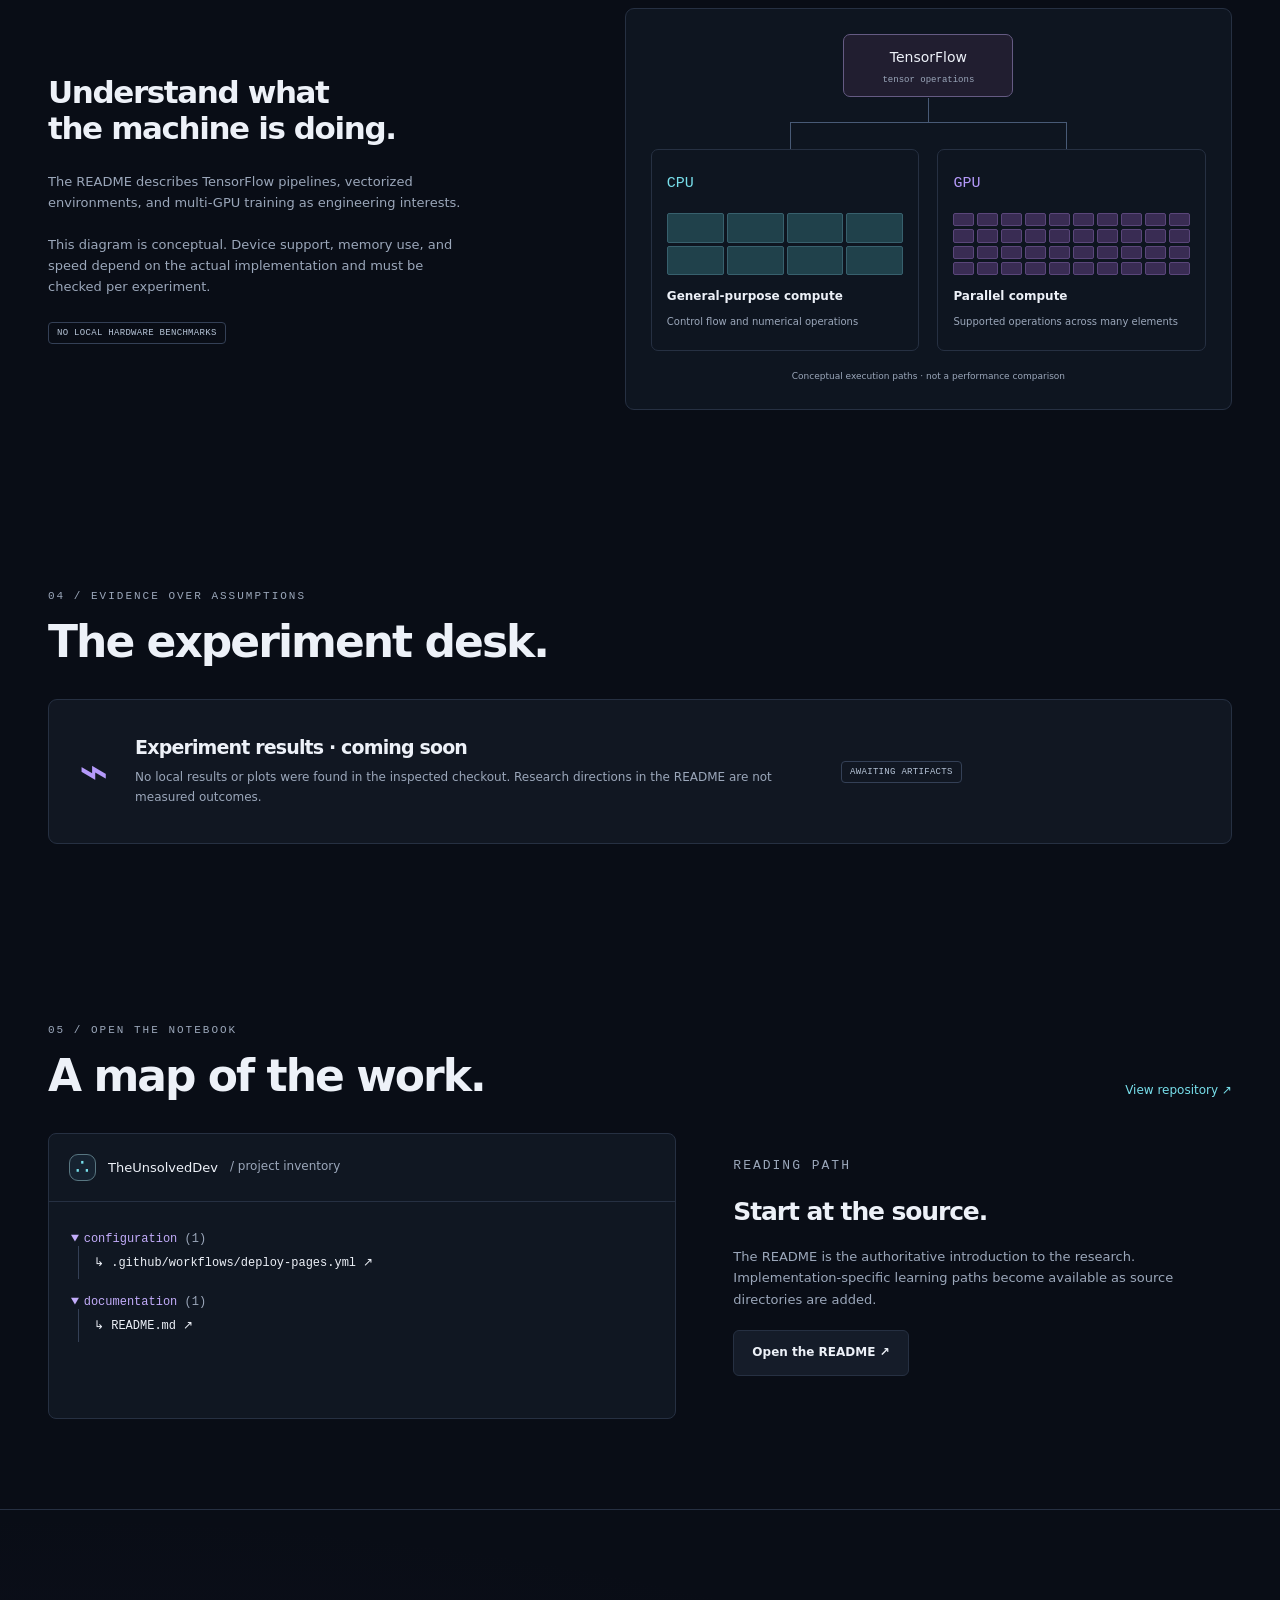
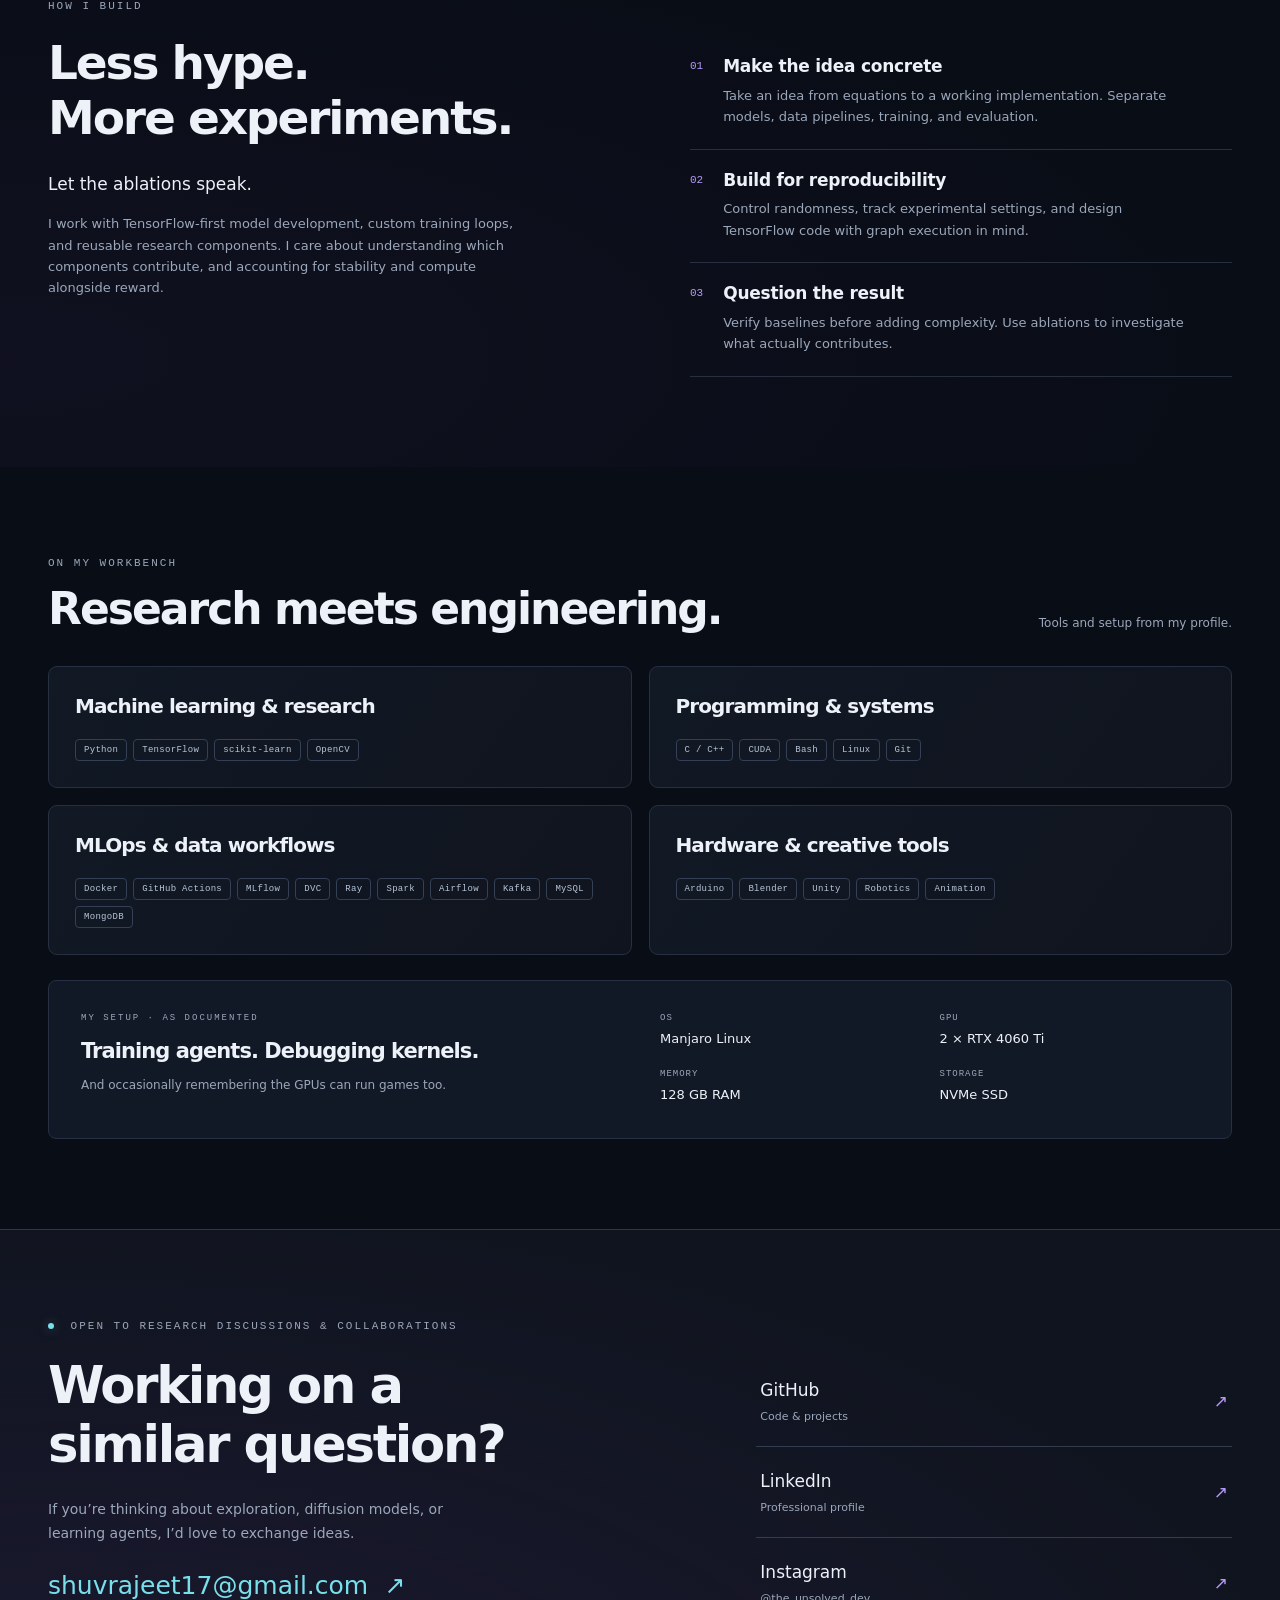
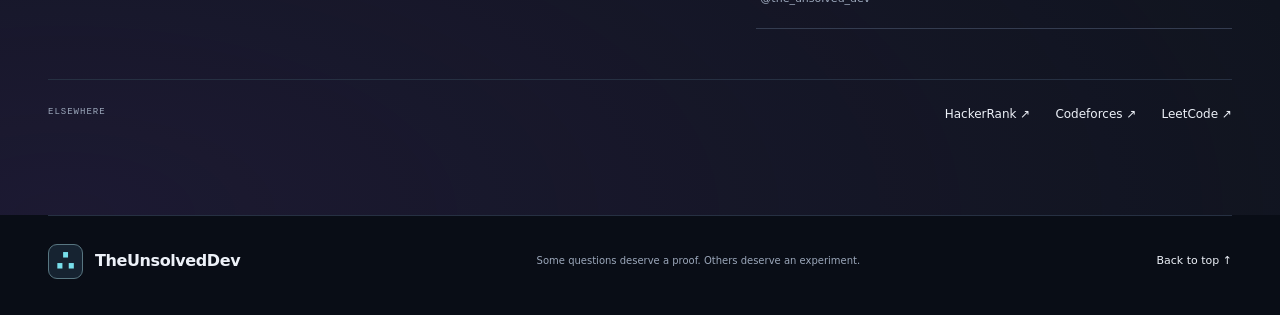
==== commit 0d4d44e0: "updates" ====
--- a/website/index.html
+++ b/website/index.html
@@ -2,25 +2,26 @@
 <html lang="en">
 <head>
   <meta charset="utf-8"><meta name="viewport" content="width=device-width, initial-scale=1">
-  <meta name="description" content="TheUnsolvedDev research laboratory. Explore source-backed TensorFlow implementations, research interests, and the mathematics behind learning systems.">
-  <meta name="theme-color" content="#090d16"><title>TheUnsolvedDev — Algorithm Laboratory</title>
-  <link rel="icon" href="assets/mark.svg" type="image/svg+xml"><link rel="stylesheet" href="css/style.css">
+  <meta name="description" content="Shuvrajeet Das — PhD student in Data Science and AI at IIT Madras. Exploring reinforcement learning, diffusion models, intelligent agents, and efficient learning systems.">
+  <meta name="theme-color" content="#090d16"><title>Shuvrajeet Das — Research, Build, Explore</title>
+  <link rel="icon" href="assets/mark.svg" type="image/svg+xml"><link rel="stylesheet" href="css/style.css"><link rel="stylesheet" href="css/personal.css">
   <script src="js/main.js" defer></script>
 </head>
 <body id="top">
 <a class="skip" href="#main">Skip to content</a>
 <header class="site-header"><a class="brand" href="index.html"><span class="brand-mark">∴</span><span>TheUnsolvedDev<span class="brand-sub">RESEARCH / BUILD / EXPLORE</span></span></a>
   <button class="menu-toggle" aria-controls="navigation" aria-expanded="false">Menu <span>☰</span></button>
-  <nav id="navigation" aria-label="Main navigation"><a href="#explorer">Explorer</a><a href="#research">Research</a><a href="#hardware">Hardware</a><a href="#repository">Repository</a><a href="#about">About</a></nav>
+  <nav id="navigation" aria-label="Main navigation"><a href="#about">About</a><a href="#research">Research</a><a href="#projects">Projects</a><a href="#explorer">Lab</a><a href="#contact">Contact</a></nav>
   <button class="lab-toggle" aria-pressed="false"><span class="dot"></span> Lab mode</button>
 </header>
 <main id="main">
 <section class="hero shell" aria-labelledby="hero-title">
-  <div class="hero-copy"><p class="eyebrow"><span class="dot"></span> THE ALGORITHM LABORATORY <span class="version">/ 01</span></p>
-    <h1 id="hero-title">Ideas become<br><span class="outline">algorithms.</span><br><span class="gradient-text">Understanding<br>comes from building.</span></h1>
-    <p class="hero-description">From mathematical intuition to TensorFlow experiments. A research notebook at the intersection of learning, exploration, and computation.</p>
-    <div class="actions"><a class="button primary" href="#explorer">Explore the laboratory <span>↗</span></a><a class="button secondary" href="https://github.com/TheUnsolvedDev/TheUnsolvedDev">GitHub <span>↗</span></a></div>
-    <div class="hero-caption"><span class="short-rule"></span> SHUVRAJEET DAS <span>·</span> DATA SCIENCE & AI</div>
+  <div class="hero-copy"><p class="eyebrow"><span class="dot"></span> RESEARCHER · BUILDER · EXPLORER</p>
+    <h1 id="hero-title">Hi, I’m<br><span class="outline">Shuvrajeet Das.</span><span class="gradient-text">Building agents<br>that learn to explore.</span></h1>
+    <p class="hero-role">PhD student <span> / </span> Data Science & AI <span> / </span> IIT Madras</p>
+    <p class="hero-description">I study how intelligent agents learn through interaction. My work brings together reinforcement learning, generative models, and the engineering that turns an idea into an experiment.</p>
+    <div class="actions"><a class="button primary" href="#research">Explore my research <span>↗</span></a><a class="button secondary" href="#contact">Let’s connect <span>↗</span></a></div>
+    <div class="hero-socials" aria-label="Personal profiles"><a href="https://github.com/TheUnsolvedDev">GitHub ↗</a><a href="https://linkedin.com/in/shuvrajeet-das-786408185">LinkedIn ↗</a><a href="mailto:shuvrajeet17@gmail.com">Email ↗</a></div>
   </div>
   <div class="tensor-panel" aria-label="Interactive conceptual journey from mathematics to experiments">
     <div class="panel-top"><span><span class="dot"></span> COMPUTATION GRAPH</span><span>CONCEPTUAL VIEW</span></div>
@@ -30,22 +31,26 @@
     <div class="panel-bottom"><span>INTUITION → IMPLEMENTATION</span><span class="cyan">● INTERACTIVE</span></div>
   </div>
 </section>
-<div class="shell stats" id="stats" aria-label="Repository statistics"><p>Reading repository inventory…</p></div>
-<section class="section shell" id="explorer"><div class="section-heading"><div><p class="eyebrow">01 / EXPLORE THE SOURCE</p><h2>Algorithm explorer<span class="cyan">.</span></h2></div><p>Follow the implementation.<br>Understand the computation.</p></div>
+<section class="section shell personal-about" id="about" aria-labelledby="about-title"><div class="section-heading"><div><p class="eyebrow">THE PERSON BEHIND THE EXPERIMENTS</p><h2 id="about-title">Curiosity, with a working implementation.</h2></div></div><div class="bio-layout"><div class="bio-copy"><p class="lead">I’m Shuvrajeet, a PhD student in Data Science and Artificial Intelligence at IIT Madras, exploring how intelligent agents can learn through interaction.</p><p>I enjoy taking an idea from equations to a working implementation—and investigating what happens when the experiments disagree with the intuition.</p><p>My research focus is deep reinforcement learning and diffusion-based exploration. The question that keeps me coming back: <strong>how can learned generative priors help agents explore more effectively?</strong></p><p>Alongside research, I’m building self-play agents, game-playing systems, and continuous-control experiments. I’m also learning probabilistic machine learning, optimization, and GPU programming.</p><a class="text-link" href="#projects">See what I’m building →</a></div><aside class="personal-card" aria-label="Profile at a glance"><div class="monogram" aria-hidden="true">SD<span>∴</span></div><h3>Shuvrajeet Das</h3><p class="mono small">@TheUnsolvedDev</p><dl><div><dt>Academic home</dt><dd>IIT Madras</dd></div><div><dt>Field</dt><dd>Data Science & Artificial Intelligence</dd></div><div><dt>Research focus</dt><dd>Deep RL & diffusion-based exploration</dd></div><div><dt>Beyond research</dt><dd>MLOps, robotics, Linux & animation</dd></div></dl></aside></div></section>
+<section class="section shell interests" aria-labelledby="interests-title"><div class="section-heading"><div><p class="eyebrow">WHAT I THINK ABOUT</p><h2 id="interests-title">Six connected directions.</h2></div><p>Learning. Decision-making. Exploration.</p></div><div class="interest-grid"><article><span>01 / LEARNING</span><h3>Deep reinforcement learning</h3><p>Actor–critic methods, off-policy learning, policy optimization, and sample efficiency.</p></article><article><span>02 / GENERATIVE PRIORS</span><h3>Diffusion models for RL</h3><p>Learning action priors and investigating their role in exploration.</p></article><article><span>03 / DISCOVERY</span><h3>Exploration & uncertainty</h3><p>Structured exploration, behavioral diversity, and probabilistic reasoning.</p></article><article><span>04 / COMPETITION</span><h3>Self-play & planning</h3><p>Game-playing agents, Monte Carlo tree search, and learning through competition.</p></article><article><span>05 / INTERACTION</span><h3>Continuous control & robotics</h3><p>Sequential decision-making in control tasks and embodied environments.</p></article><article><span>06 / SYSTEMS</span><h3>Efficient learning systems</h3><p>Vectorized rollouts, GPU computation, and reproducible training pipelines.</p></article></div></section>
+<section class="section research-section" id="research"><div class="shell"><div class="section-heading"><div><p class="eyebrow">02 / QUESTIONS WORTH EXPLORING</p><h2>At the research frontier.</h2></div><span class="pill">FROM THE PROFILE README</span></div>
+  <article class="spotlight"><div><p class="eyebrow cyan">RESEARCH SPOTLIGHT</p><h3>Can a learned prior<br>lead to better exploration?</h3><p>I’m investigating diffusion models as a source of structured exploration for reinforcement learning: can a model propose useful exploratory actions while an RL agent learns how to refine and use them?</p><p>I’m interested in how those proposals interact with a learned actor, and how to evaluate their contribution through verified baselines and controlled experiments.</p><a class="text-link" href="https://github.com/TheUnsolvedDev/TheUnsolvedDev#-research-spotlight--diffusion-as-an-exploration-prior">Read the research direction ↗</a></div><div class="prior-visual" aria-label="Conceptual flow: experience, action prior, exploration"><span>Collected experience</span><i>↓</i><strong>Learned action prior</strong><i>↓</i><span>Structured exploration</span><small>Ongoing research · benefits not yet established</small></div></article>
+  <section class="projects-block" id="projects" aria-labelledby="projects-title"><div class="section-heading"><div><p class="eyebrow">WHAT I’M BUILDING</p><h2 id="projects-title">From agents to robots.</h2></div><a class="text-link" href="https://github.com/TheUnsolvedDev?tab=repositories">All my repositories ↗</a></div><div id="research-grid" class="card-grid"></div><p class="section-note">Project descriptions come from my profile README. This website’s repository does not contain their implementations or experiment results.</p></section>
+</div></section>
+<section class="section shell" id="explorer"><div class="section-heading"><div><p class="eyebrow">INSIDE THE LABORATORY</p><h2>Algorithm explorer<span class="cyan">.</span></h2></div><p>Follow the implementation.<br>Understand the computation.</p></div>
+  <div class="stats" id="stats" aria-label="Repository statistics"><p>Reading repository inventory…</p></div>
   <div class="explorer-toolbar"><label class="search"><span aria-hidden="true">⌕</span><input id="search" type="search" placeholder="Search names, concepts, tags…" aria-label="Search algorithms"><kbd>/</kbd></label><span class="small mono" id="result-count" role="status">Loading…</span></div>
   <div class="filters" id="filters" aria-label="Filter by category"></div><div id="algorithm-grid" class="card-grid"></div>
-  <details class="inventory-note"><summary>What does this catalog include?</summary><p id="methodology"></p><p>Research projects mentioned in the profile are shown separately below. They are not counted as local implementations.</p></details>
+  <details class="inventory-note"><summary>What does this catalog include?</summary><p id="methodology"></p><p>Research projects mentioned in my profile are shown separately above. They are not counted as local implementations.</p></details>
 </section>
-<section class="section research-section" id="research"><div class="shell"><div class="section-heading"><div><p class="eyebrow">02 / QUESTIONS WORTH EXPLORING</p><h2>At the research frontier.</h2></div><span class="pill">FROM THE PROFILE README</span></div>
-  <article class="spotlight"><div><p class="eyebrow cyan">RESEARCH SPOTLIGHT</p><h3>Can a learned prior<br>lead to better exploration?</h3><p>The profile describes an ongoing investigation into diffusion models as a source of structured exploration for reinforcement learning.</p><a class="text-link" href="https://github.com/TheUnsolvedDev/TheUnsolvedDev#-research-spotlight--diffusion-as-an-exploration-prior">Read the research direction ↗</a></div><div class="prior-visual" aria-label="Conceptual flow: experience, action prior, exploration"><span>Collected experience</span><i>↓</i><strong>Learned action prior</strong><i>↓</i><span>Structured exploration</span><small>Ongoing research · benefits not yet established</small></div></article>
-  <div id="research-grid" class="card-grid"></div><p class="section-note">These are profile highlights. Their implementations and results are not included in this checkout.</p>
-</div></section>
 <section class="section shell" id="hardware"><div class="section-heading"><div><p class="eyebrow">03 / THE COMPUTE LAYER</p><h2>One idea. Many operations.</h2></div><p>Hardware is part of the question.</p></div>
   <div class="hardware-layout"><div class="hardware-copy"><h3>Understand what<br>the machine is doing.</h3><p>The README describes TensorFlow pipelines, vectorized environments, and multi-GPU training as engineering interests.</p><p>This diagram is conceptual. Device support, memory use, and speed depend on the actual implementation and must be checked per experiment.</p><span class="pill">NO LOCAL HARDWARE BENCHMARKS</span></div><div class="hardware-diagram"><div class="tf-node">TensorFlow <span>tensor operations</span></div><div class="branch-line"></div><div class="device-grid"><div class="device"><span class="mono cyan">CPU</span><div class="cores cpu-cores" aria-hidden="true"></div><h4>General-purpose compute</h4><p>Control flow and numerical operations</p></div><div class="device"><span class="mono purple">GPU</span><div class="cores gpu-cores" aria-hidden="true"></div><h4>Parallel compute</h4><p>Supported operations across many elements</p></div></div><p class="small centered">Conceptual execution paths · not a performance comparison</p></div></div>
 </section>
 <section class="section shell" id="experiments"><div class="section-heading"><div><p class="eyebrow">04 / EVIDENCE OVER ASSUMPTIONS</p><h2>The experiment desk.</h2></div></div><div class="experiment-empty"><span class="experiment-icon" aria-hidden="true">⌁</span><div><h3>Experiment results · coming soon</h3><p>No local results or plots were found in the inspected checkout. Research directions in the README are not measured outcomes.</p></div><span class="pill">AWAITING ARTIFACTS</span></div><div id="artifact-list"></div></section>
 <section class="section shell" id="repository"><div class="section-heading"><div><p class="eyebrow">05 / OPEN THE NOTEBOOK</p><h2>A map of the work.</h2></div><a class="text-link" href="https://github.com/TheUnsolvedDev/TheUnsolvedDev">View repository ↗</a></div><div class="repository-layout"><div class="repo-map"><div class="repo-root"><span class="brand-mark">∴</span> TheUnsolvedDev <span class="small">/ project inventory</span></div><div id="repo-tree"></div></div><div class="learning-path"><p class="eyebrow">READING PATH</p><h3>Start at the source.</h3><p>The README is the authoritative introduction to the research. Implementation-specific learning paths become available as source directories are added.</p><a class="button secondary" href="https://github.com/TheUnsolvedDev/TheUnsolvedDev/blob/main/README.md">Open the README ↗</a><div id="learning-links"></div></div></div></section>
-<section class="section about-section" id="about"><div class="shell"><p class="eyebrow">06 / BEHIND THE LAB</p><div class="about-layout"><div><h2>Less hype.<br>More experiments.</h2><p class="about-person">Shuvrajeet Das <span>PhD student · Data Science & AI · IIT Madras</span></p><p>Exploring how intelligent agents learn through interaction, with interests in reinforcement learning, generative models, and decision-making.</p><a class="text-link" href="mailto:shuvrajeet17@gmail.com">Let’s exchange ideas ↗</a></div><div class="principles"><article><span>01</span><div><h3>Make the idea concrete</h3><p>Take an idea from equations to a working implementation.</p></div></article><article><span>02</span><div><h3>Build for reproducibility</h3><p>Control randomness and track experimental settings.</p></div></article><article><span>03</span><div><h3>Let the ablations speak</h3><p>Verify baselines and investigate which components contribute.</p></div></article></div></div><div class="stack"><span class="mono small">TOOLS NAMED IN THE README</span><span>Python</span><span>TensorFlow</span><span>CUDA</span><span>Linux</span><span>Git</span><span>Docker</span></div></div></section>
+<section class="section about-section" id="approach"><div class="shell"><p class="eyebrow">HOW I BUILD</p><div class="about-layout"><div><h2>Less hype.<br>More experiments.</h2><p class="about-person">Let the ablations speak.</p><p>I work with TensorFlow-first model development, custom training loops, and reusable research components. I care about understanding which components contribute, and accounting for stability and compute alongside reward.</p></div><div class="principles"><article><span>01</span><div><h3>Make the idea concrete</h3><p>Take an idea from equations to a working implementation. Separate models, data pipelines, training, and evaluation.</p></div></article><article><span>02</span><div><h3>Build for reproducibility</h3><p>Control randomness, track experimental settings, and design TensorFlow code with graph execution in mind.</p></div></article><article><span>03</span><div><h3>Question the result</h3><p>Verify baselines before adding complexity. Use ablations to investigate what actually contributes.</p></div></article></div></div></div></section>
+<section class="section shell" id="toolkit"><div class="section-heading"><div><p class="eyebrow">ON MY WORKBENCH</p><h2>Research meets engineering.</h2></div><p>Tools and setup from my profile.</p></div><div class="toolkit-grid"><article class="card"><h3>Machine learning & research</h3><div class="tags"><span class="tag">Python</span><span class="tag">TensorFlow</span><span class="tag">scikit-learn</span><span class="tag">OpenCV</span></div></article><article class="card"><h3>Programming & systems</h3><div class="tags"><span class="tag">C / C++</span><span class="tag">CUDA</span><span class="tag">Bash</span><span class="tag">Linux</span><span class="tag">Git</span></div></article><article class="card"><h3>MLOps & data workflows</h3><div class="tags"><span class="tag">Docker</span><span class="tag">GitHub Actions</span><span class="tag">MLflow</span><span class="tag">DVC</span><span class="tag">Ray</span><span class="tag">Spark</span><span class="tag">Airflow</span><span class="tag">Kafka</span><span class="tag">MySQL</span><span class="tag">MongoDB</span></div></article><article class="card"><h3>Hardware & creative tools</h3><div class="tags"><span class="tag">Arduino</span><span class="tag">Blender</span><span class="tag">Unity</span><span class="tag">Robotics</span><span class="tag">Animation</span></div></article></div><div class="setup-strip"><div><p class="eyebrow">MY SETUP · AS DOCUMENTED</p><h3>Training agents. Debugging kernels.</h3><p>And occasionally remembering the GPUs can run games too.</p></div><dl><div><dt>OS</dt><dd>Manjaro Linux</dd></div><div><dt>GPU</dt><dd>2 × RTX 4060 Ti</dd></div><div><dt>Memory</dt><dd>128 GB RAM</dd></div><div><dt>Storage</dt><dd>NVMe SSD</dd></div></dl></div></section>
+<section class="section contact-section" id="contact"><div class="shell"><p class="eyebrow"><span class="dot"></span> OPEN TO RESEARCH DISCUSSIONS & COLLABORATIONS</p><div class="contact-layout"><div><h2>Working on a<br>similar question?</h2><p>If you’re thinking about exploration, diffusion models, or learning agents, I’d love to exchange ideas.</p><a class="contact-email" href="mailto:shuvrajeet17@gmail.com">shuvrajeet17@gmail.com <span>↗</span></a></div><div class="contact-links"><a href="https://github.com/TheUnsolvedDev"><span>GitHub <small>Code & projects</small></span><span>↗</span></a><a href="https://linkedin.com/in/shuvrajeet-das-786408185"><span>LinkedIn <small>Professional profile</small></span><span>↗</span></a><a href="https://instagram.com/the_unsolved_dev"><span>Instagram <small>@the_unsolved_dev</small></span><span>↗</span></a></div></div><div class="coding-profiles"><span class="small mono">ELSEWHERE</span><a href="https://www.hackerrank.com/shuvrajeet">HackerRank ↗</a><a href="https://codeforces.com/profile/shuvrajeet17">Codeforces ↗</a><a href="https://www.leetcode.com/shuvrajeet">LeetCode ↗</a></div></div></section>
 </main>
 <footer class="shell"><a class="brand" href="#top"><span class="brand-mark">∴</span>TheUnsolvedDev</a><p>Some questions deserve a proof. Others deserve an experiment.</p><a href="#top">Back to top ↑</a></footer>
 <noscript><p class="shell notice">JavaScript enables the explorer and repository inventory. The research overview and navigation remain available. <a href="https://github.com/TheUnsolvedDev/TheUnsolvedDev">Browse the source on GitHub.</a></p></noscript>
--- a/website/css/personal.css
+++ b/website/css/personal.css
@@ -0,0 +1,5 @@
+/* Personal portfolio layer; shares the laboratory's colors and typography. */
+.hero-role{font:11px/1.9 var(--mono);color:var(--purple);margin:23px 0 0}.hero-role span{color:#617086;padding:0 3px}.hero-socials{display:flex;gap:24px;margin-top:27px;font:11px var(--mono);color:var(--muted)}.hero-socials a:hover{color:var(--cyan)}.personal-about{border-top:1px solid var(--border)}.bio-layout{display:grid;grid-template-columns:1.5fr 1fr;gap:75px;align-items:start}.bio-copy p{font-size:15px;line-height:1.85}.bio-copy .lead{font-size:21px;line-height:1.6;color:var(--text);letter-spacing:-.4px}.bio-copy strong{color:#d3caee;font-weight:500}.personal-card{padding:30px;background:linear-gradient(145deg,#1b2034,#111923);border:1px solid #41415c;border-radius:12px}.monogram{position:relative;width:70px;height:70px;border:1px solid #5b5475;border-radius:18px;display:grid;place-items:center;font:26px var(--mono);color:var(--purple);background:#24223b;margin-bottom:23px}.monogram span{position:absolute;bottom:-6px;right:-6px;background:#1a333b;color:var(--cyan);font-size:20px;border-radius:6px;padding:0 5px}.personal-card h3{font-size:23px}.personal-card>p{margin:9px 0 22px}dl{margin:0}.personal-card dl>div{border-top:1px solid var(--border);padding:13px 0}.personal-card dt,.setup-strip dt{font:9px var(--mono);text-transform:uppercase;letter-spacing:1px;color:var(--muted)}.personal-card dd{margin:5px 0 0;font-size:13px}.interests{padding-top:20px}.interest-grid{display:grid;grid-template-columns:repeat(3,minmax(0,1fr));gap:1px;border:1px solid var(--border);background:var(--border);border-radius:9px;overflow:hidden}.interest-grid article{padding:28px;background:#101722}.interest-grid article>span{font:9px var(--mono);letter-spacing:1px;color:var(--purple)}.interest-grid h3{font-size:19px;line-height:1.35;letter-spacing:-.4px;margin:18px 0 12px}.interest-grid p{font-size:12px;line-height:1.8;margin:0}.projects-block{padding-top:42px;scroll-margin-top:100px}.project-details{color:var(--muted);font-size:12px;line-height:1.9;padding-left:18px;margin:0 0 24px}.project-details li{margin-bottom:7px}.toolkit-grid{display:grid;grid-template-columns:repeat(2,minmax(0,1fr));gap:17px}.toolkit-grid .card h3{margin-top:0}.toolkit-grid .tags{margin-bottom:0}.setup-strip{display:grid;grid-template-columns:1fr 1fr;gap:40px;padding:32px;margin-top:25px;border:1px solid var(--border);border-radius:8px;background:#121926}.setup-strip h3{font-size:21px;margin-bottom:13px}.setup-strip .eyebrow{font-size:9px;margin-bottom:16px}.setup-strip p{font-size:12px;margin-bottom:0}.setup-strip dl{display:grid;grid-template-columns:1fr 1fr;gap:20px}.setup-strip dd{font-size:13px;margin:5px 0 0}.contact-section{border-top:1px solid #37324b;background:radial-gradient(ellipse at 5% 100%,#412a6b40,transparent 75%),#10141f}.contact-layout{display:grid;grid-template-columns:1.3fr 1fr;gap:90px}.contact-layout h2{font-size:clamp(36px,4vw,55px);margin-bottom:24px}.contact-layout p{font-size:14px;max-width:440px}.contact-email{font-size:clamp(16px,2.1vw,25px);color:var(--cyan);overflow-wrap:anywhere}.contact-email:hover{text-decoration:underline}.contact-email span{margin-left:8px}.contact-links{display:grid;align-content:center}.contact-links>a{display:flex;justify-content:space-between;align-items:center;border-bottom:1px solid #343c50;padding:20px 4px;font-size:17px}.contact-links>a:hover{color:var(--cyan)}.contact-links small{display:block;font-size:11px;margin-top:4px}.contact-links>a>span:last-child{color:var(--purple)}.coding-profiles{display:flex;flex-wrap:wrap;gap:25px;font-size:12px;margin-top:50px;border-top:1px solid var(--border);padding-top:25px}.coding-profiles>span{margin-right:auto;font-size:9px;letter-spacing:1px}.coding-profiles a:hover{color:var(--cyan)}
+@media(max-width:1100px){.bio-layout{gap:35px}.contact-layout{gap:45px}.hero h1{font-size:43px}}
+@media(max-width:800px){.bio-layout{grid-template-columns:1fr}.personal-card{max-width:550px;width:100%}.interest-grid{grid-template-columns:repeat(2,minmax(0,1fr))}.hero h1{font-size:58px}.setup-strip,.contact-layout{grid-template-columns:1fr}.contact-layout{gap:25px}.hero-role{font-size:10px}.bio-copy .lead{font-size:19px}.interests{padding-top:0}}
+@media(max-width:480px){.hero h1{font-size:39px}.hero-role{font-size:9px}.hero-socials{font-size:10px}.interest-grid,.toolkit-grid{grid-template-columns:1fr}.personal-card,.setup-strip{padding:23px}.bio-copy p{font-size:14px}.contact-section>.shell>.eyebrow{font-size:8px;letter-spacing:1px;line-height:1.8}.coding-profiles{gap:15px}.coding-profiles>span{width:100%}.setup-strip dl{gap:18px 10px}.setup-strip dd{font-size:12px}}
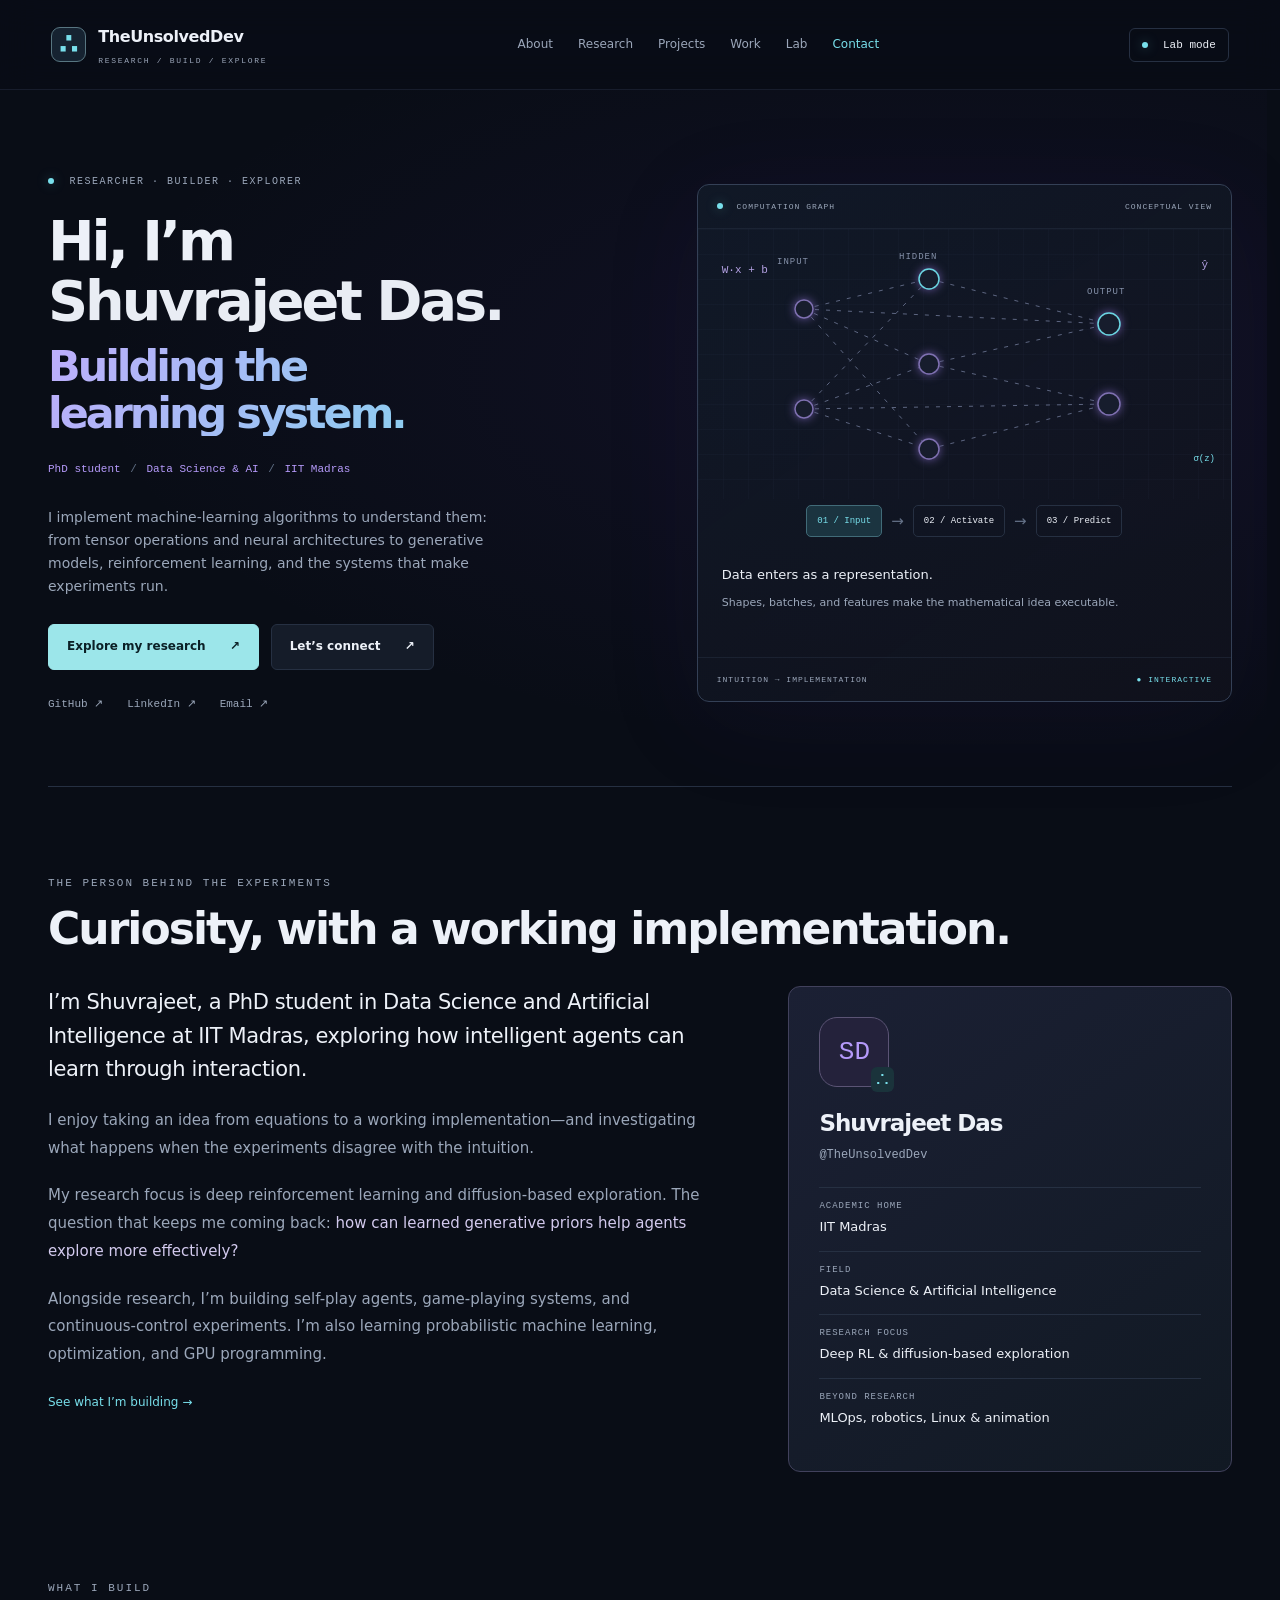
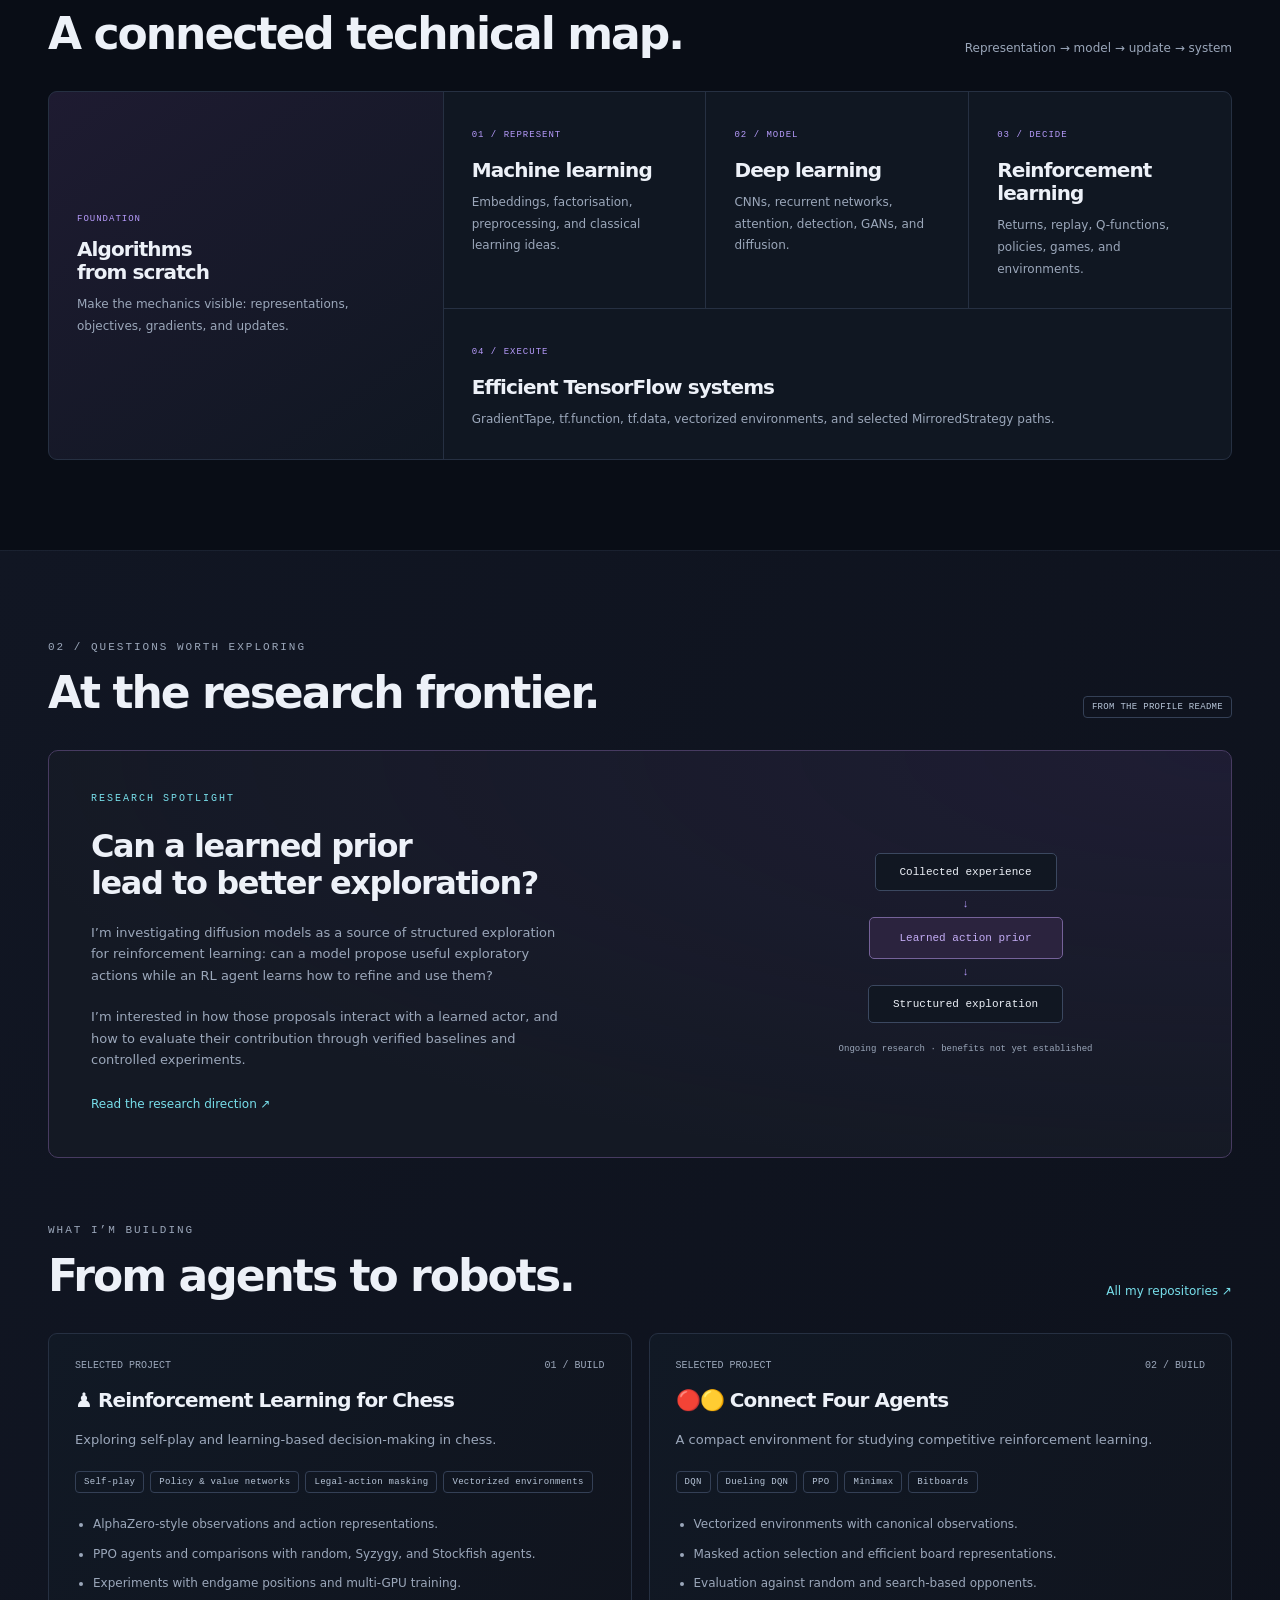
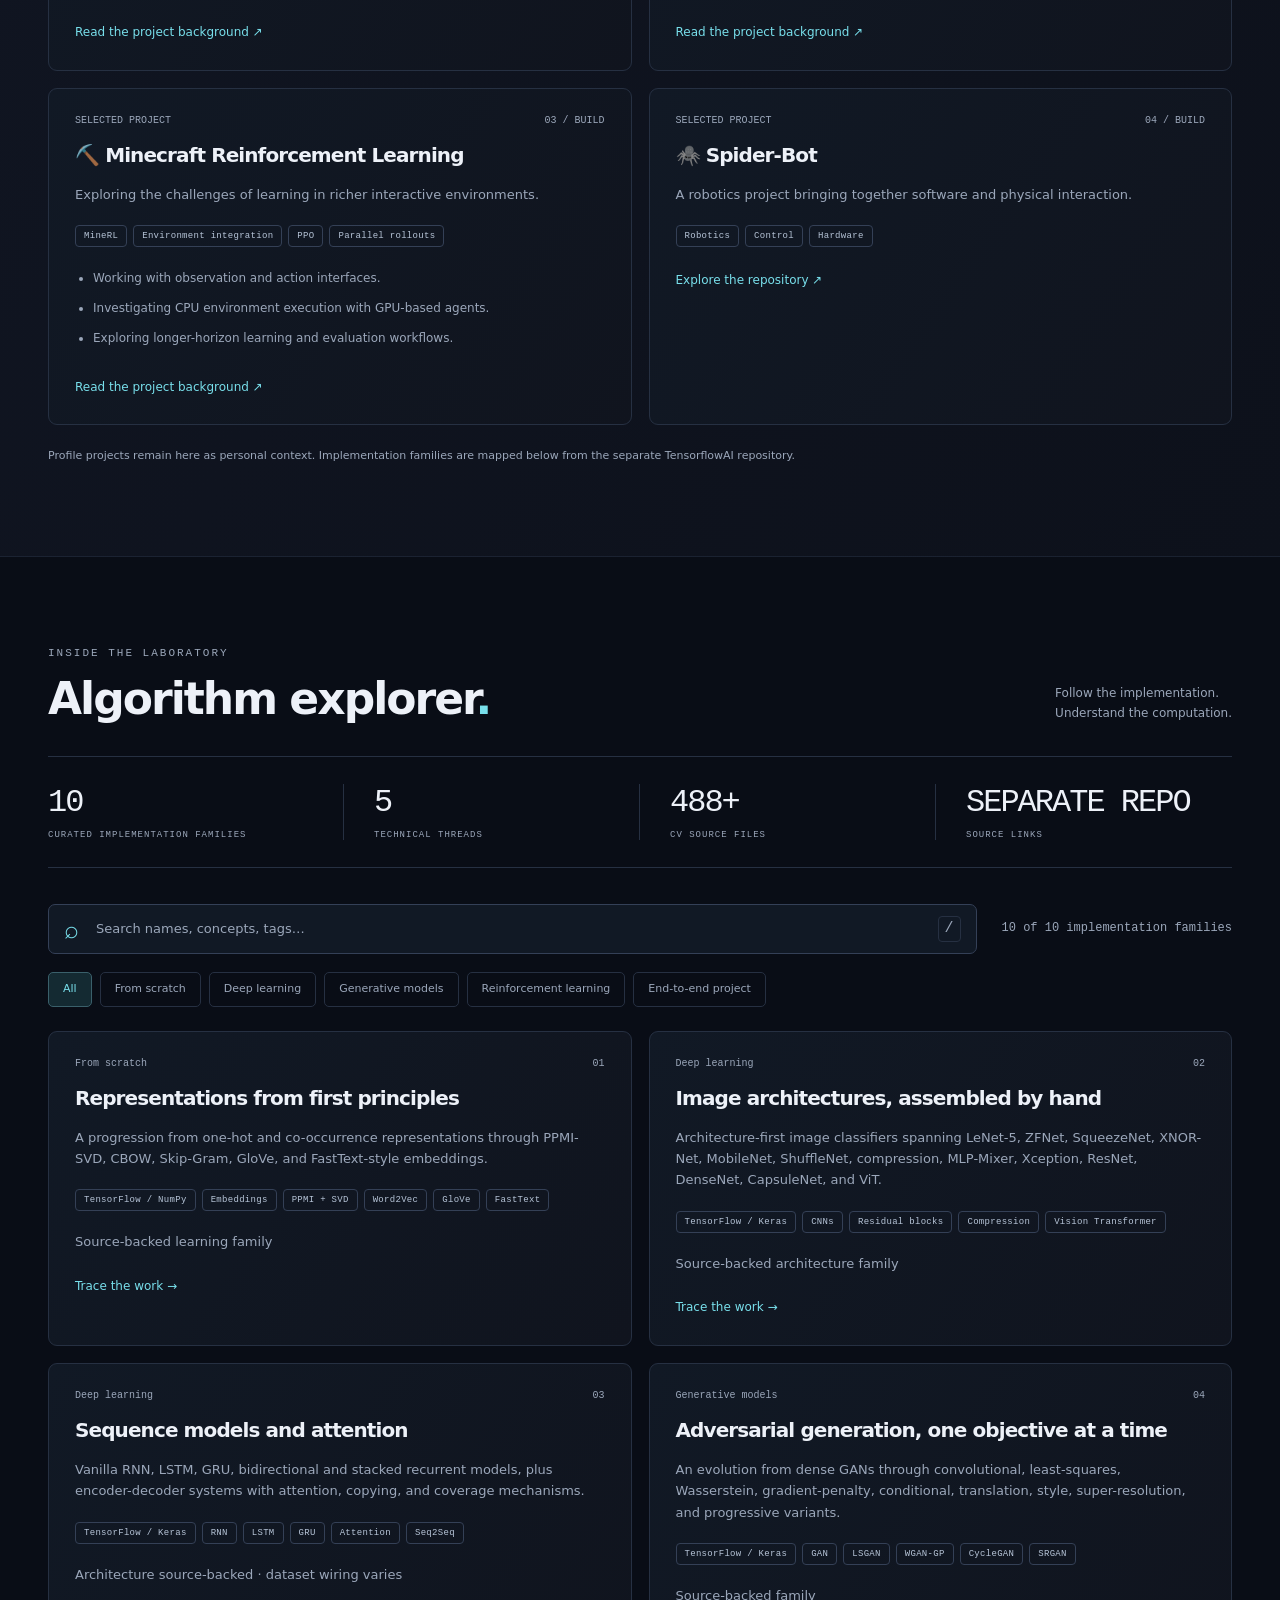
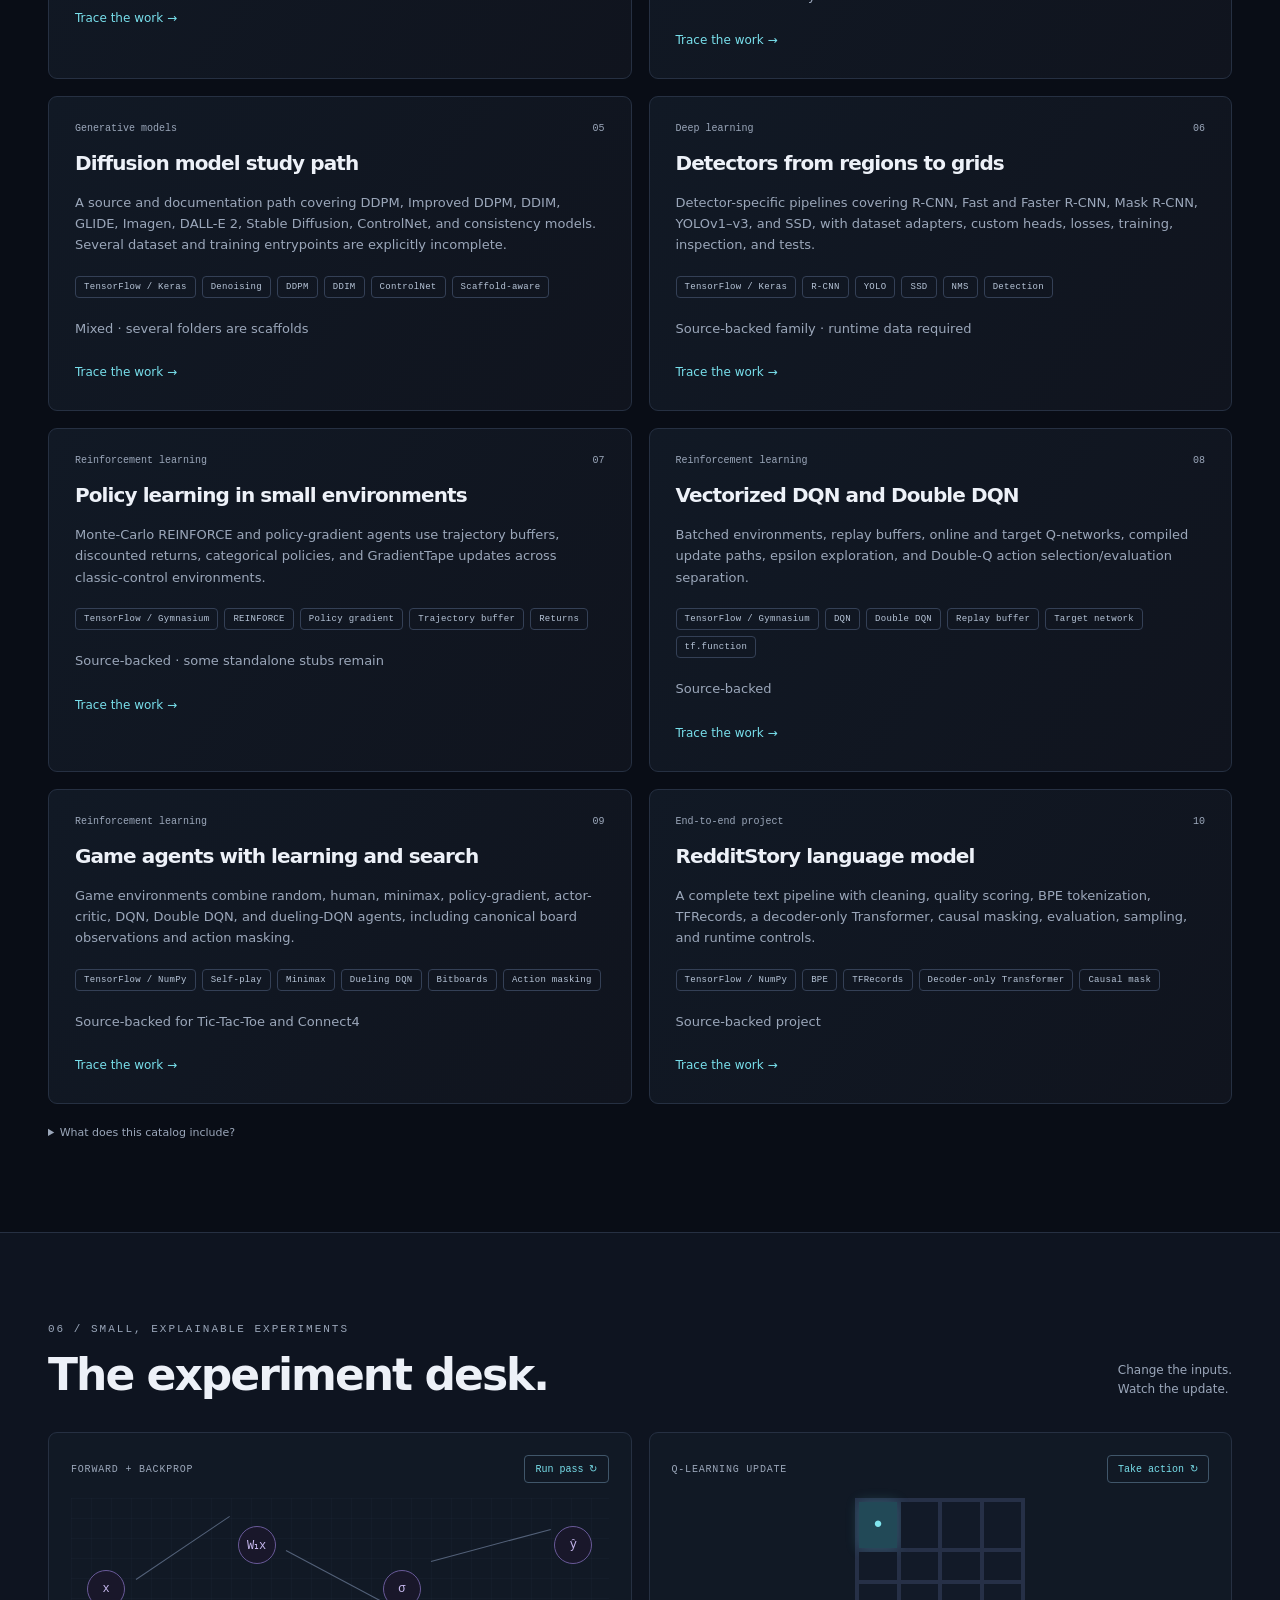
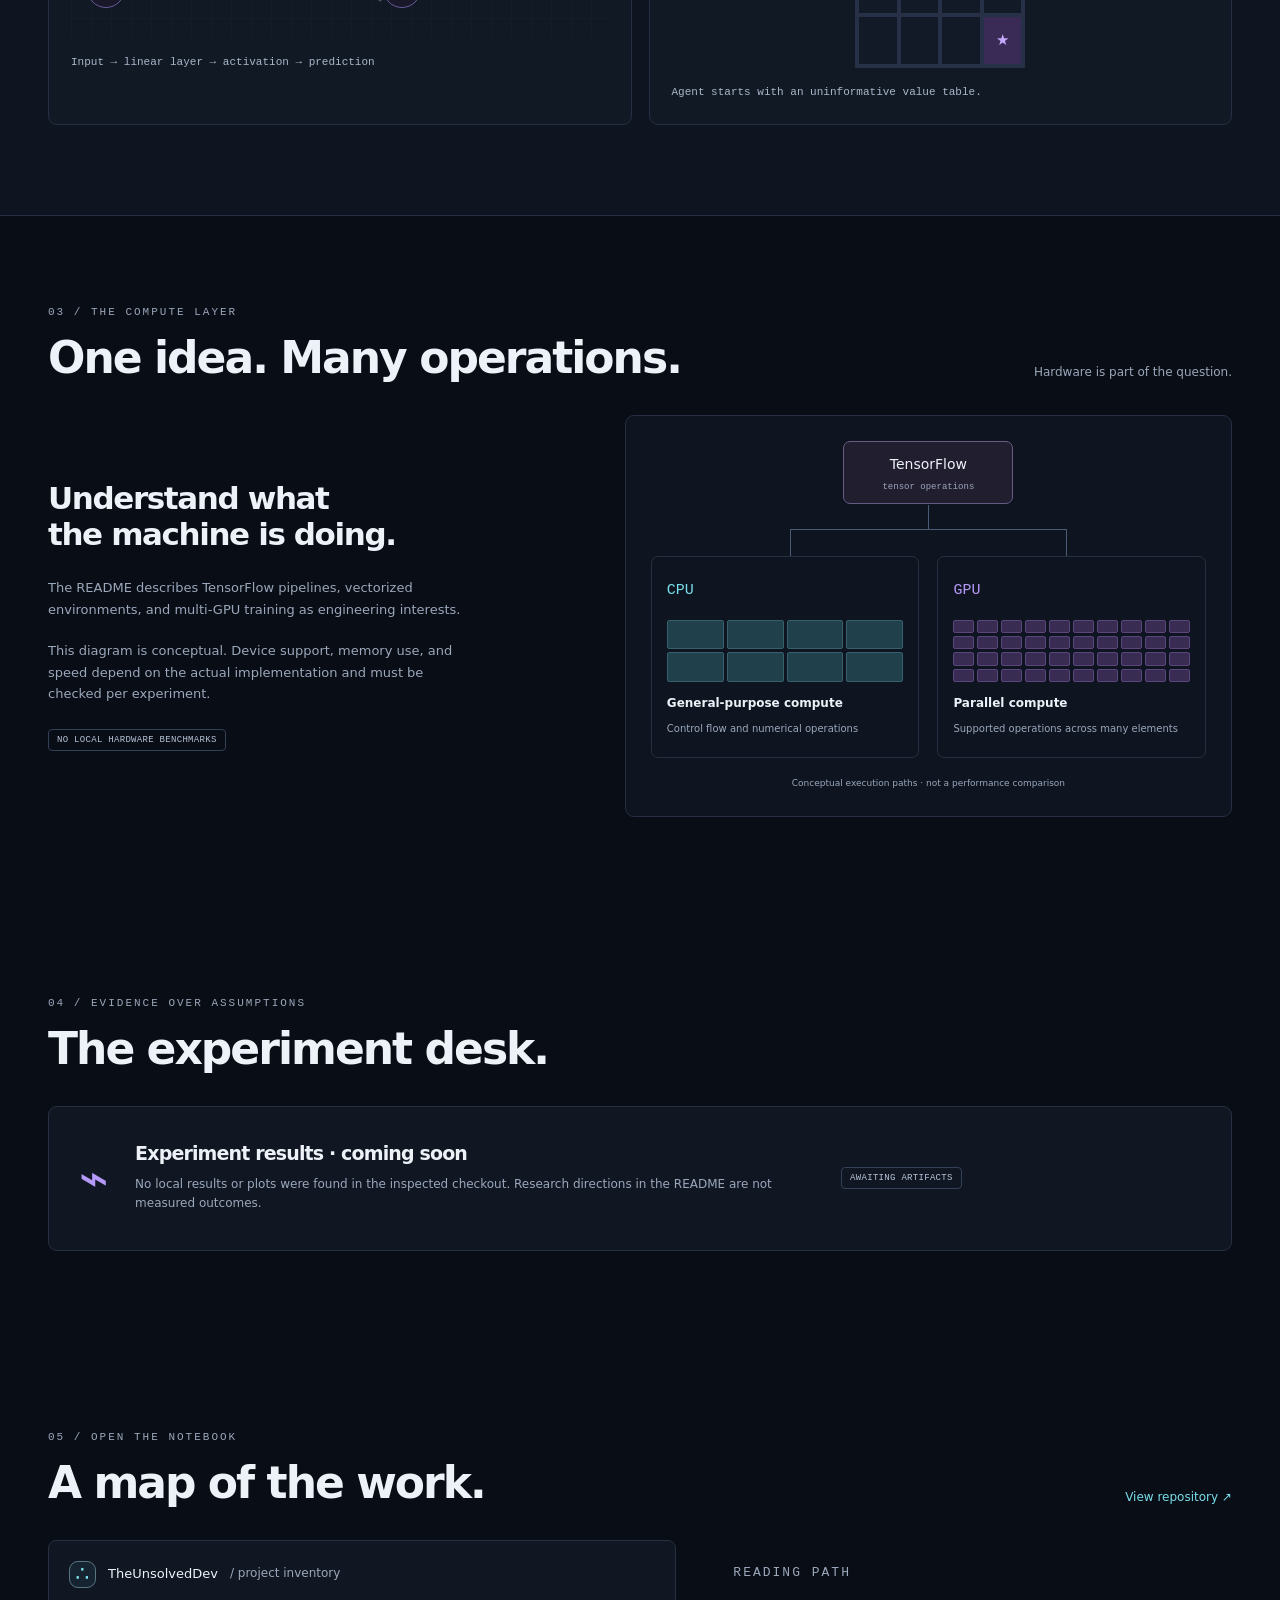
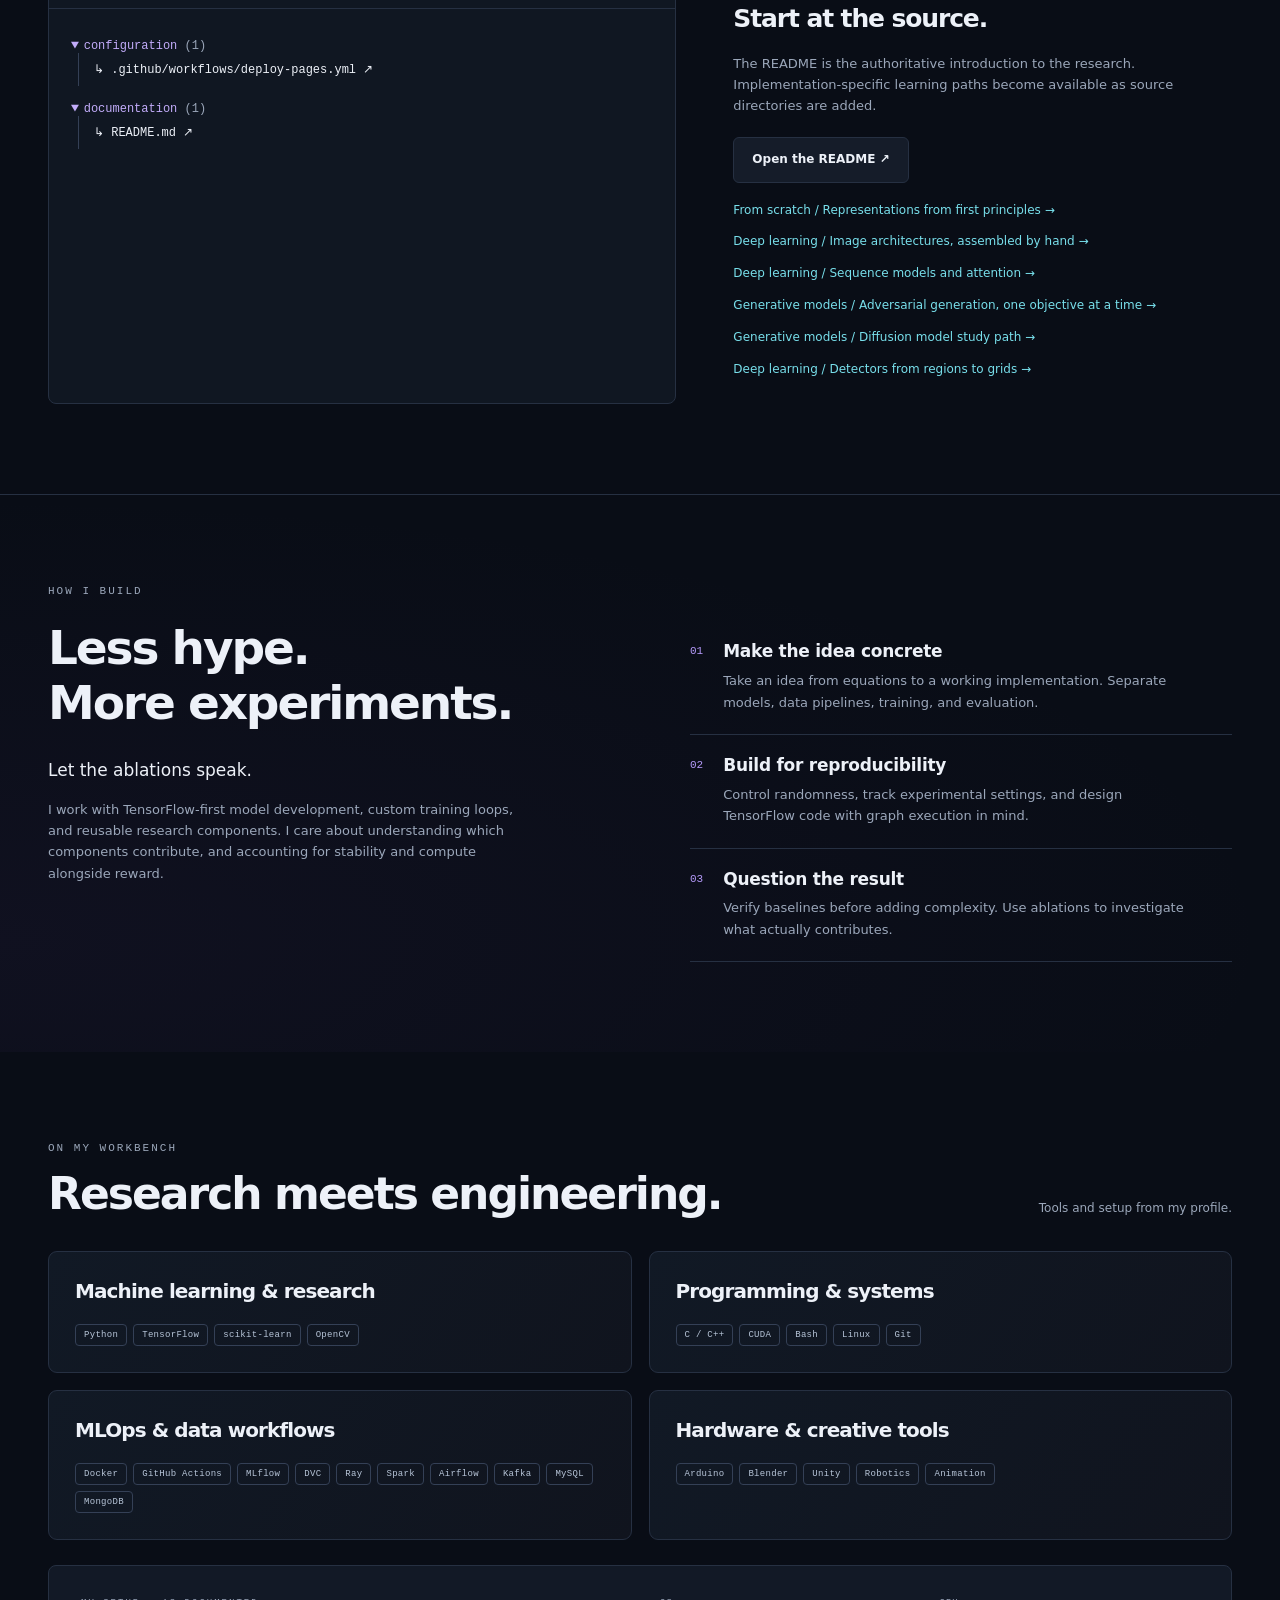
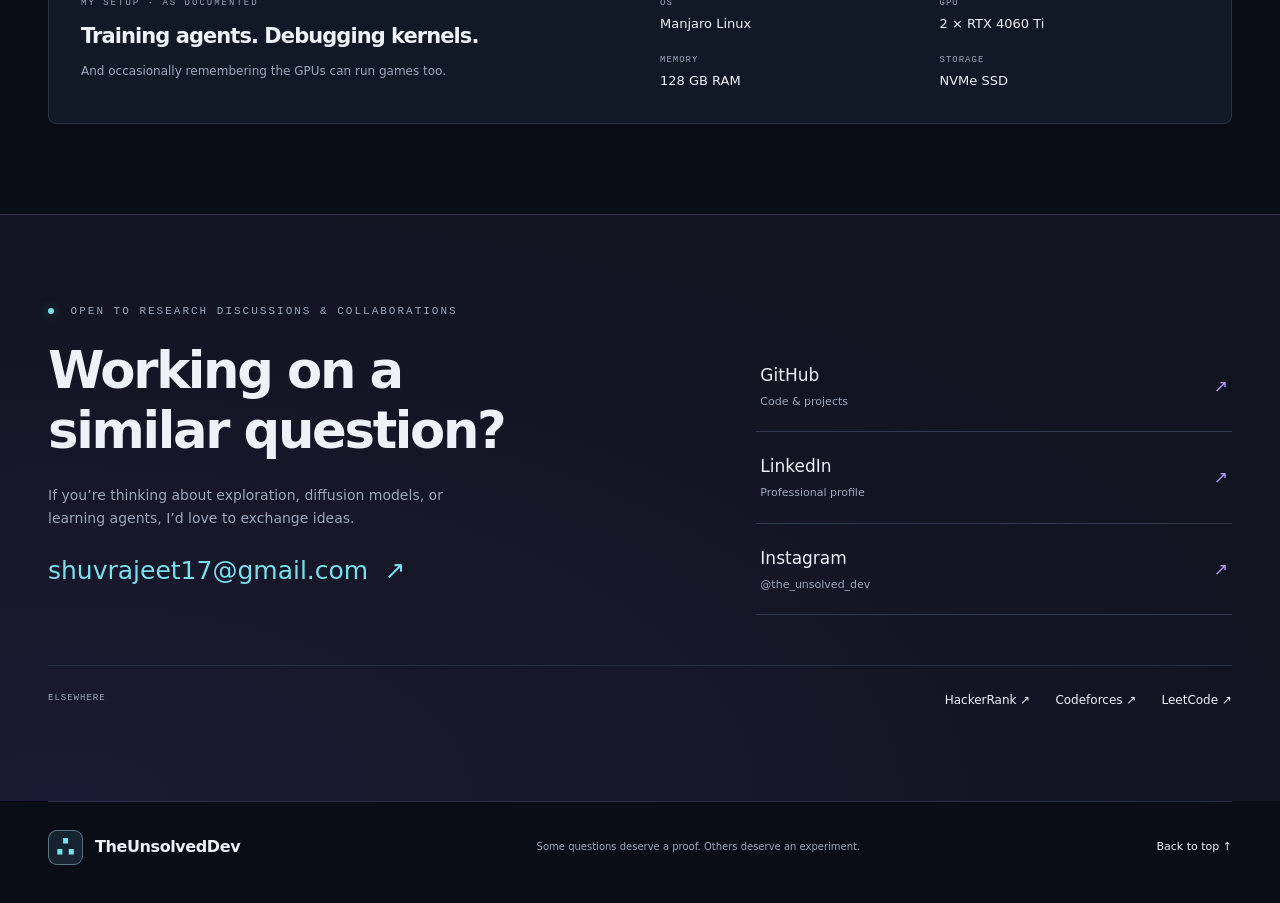
==== commit 15f1c7d4: "updates" ====
--- a/website/index.html
+++ b/website/index.html
@@ -11,31 +11,31 @@
 <a class="skip" href="#main">Skip to content</a>
 <header class="site-header"><a class="brand" href="index.html"><span class="brand-mark">∴</span><span>TheUnsolvedDev<span class="brand-sub">RESEARCH / BUILD / EXPLORE</span></span></a>
   <button class="menu-toggle" aria-controls="navigation" aria-expanded="false">Menu <span>☰</span></button>
-  <nav id="navigation" aria-label="Main navigation"><a href="#about">About</a><a href="#research">Research</a><a href="#projects">Projects</a><a href="#explorer">Lab</a><a href="#contact">Contact</a></nav>
+  <nav id="navigation" aria-label="Main navigation"><a href="#about">About</a><a href="#research">Research</a><a href="#projects">Projects</a><a href="#explorer">Work</a><a href="#lab">Lab</a><a href="#contact">Contact</a></nav>
   <button class="lab-toggle" aria-pressed="false"><span class="dot"></span> Lab mode</button>
 </header>
 <main id="main">
 <section class="hero shell" aria-labelledby="hero-title">
   <div class="hero-copy"><p class="eyebrow"><span class="dot"></span> RESEARCHER · BUILDER · EXPLORER</p>
-    <h1 id="hero-title">Hi, I’m<br><span class="outline">Shuvrajeet Das.</span><span class="gradient-text">Building agents<br>that learn to explore.</span></h1>
+    <h1 id="hero-title">Hi, I’m<br><span class="outline">Shuvrajeet Das.</span><span class="gradient-text">Building the<br>learning system.</span></h1>
     <p class="hero-role">PhD student <span> / </span> Data Science & AI <span> / </span> IIT Madras</p>
-    <p class="hero-description">I study how intelligent agents learn through interaction. My work brings together reinforcement learning, generative models, and the engineering that turns an idea into an experiment.</p>
+    <p class="hero-description">I implement machine-learning algorithms to understand them: from tensor operations and neural architectures to generative models, reinforcement learning, and the systems that make experiments run.</p>
     <div class="actions"><a class="button primary" href="#research">Explore my research <span>↗</span></a><a class="button secondary" href="#contact">Let’s connect <span>↗</span></a></div>
     <div class="hero-socials" aria-label="Personal profiles"><a href="https://github.com/TheUnsolvedDev">GitHub ↗</a><a href="https://linkedin.com/in/shuvrajeet-das-786408185">LinkedIn ↗</a><a href="mailto:shuvrajeet17@gmail.com">Email ↗</a></div>
   </div>
-  <div class="tensor-panel" aria-label="Interactive conceptual journey from mathematics to experiments">
+  <div class="tensor-panel" aria-label="Interactive neural computation graph">
     <div class="panel-top"><span><span class="dot"></span> COMPUTATION GRAPH</span><span>CONCEPTUAL VIEW</span></div>
-    <div class="tensor-scene" aria-hidden="true"><div class="orbit orbit-one"></div><div class="orbit orbit-two"></div><div class="tensor-cube"><div class="cube-face front"></div><div class="cube-face back"></div><div class="cube-face right"></div><div class="cube-face left"></div><div class="cube-face upper"></div><div class="cube-face lower"></div></div><span class="annotation a-one">∇θ L(θ)</span><span class="annotation a-two">[ batch, features ]</span><span class="annotation a-three">x → f(x)</span><div class="scene-axis">x ─── y ─── z</div></div>
-    <div class="flow-controls" aria-label="Explore conceptual stages"><button class="selected" aria-pressed="true" data-stage="0">01 / Math</button><span>→</span><button aria-pressed="false" data-stage="1">02 / Tensors</button><span>→</span><button aria-pressed="false" data-stage="2">03 / Compute</button></div>
-    <div class="stage-caption" aria-live="polite"><span id="stage-name">Start with a question.</span><p id="stage-description">Make the assumptions explicit. Understand the idea before writing the implementation.</p></div>
+    <div class="tensor-scene neural-scene" aria-hidden="true"><svg viewBox="0 0 430 270" role="presentation"><g class="network-edges"><path d="M55 80L180 50M55 80L180 135M55 80L180 220M55 180L180 50M55 180L180 135M55 180L180 220M180 50L360 95M180 135L360 95M180 135L360 175M180 220L360 175"/><path d="M55 80L360 95M55 180L360 175"/></g><g class="network-nodes"><circle cx="55" cy="80" r="9"/><circle cx="55" cy="180" r="9"/><circle cx="180" cy="50" r="10"/><circle cx="180" cy="135" r="10"/><circle cx="180" cy="220" r="10"/><circle cx="360" cy="95" r="11"/><circle cx="360" cy="175" r="11"/></g><g class="network-labels"><text x="28" y="35">INPUT</text><text x="150" y="30">HIDDEN</text><text x="338" y="65">OUTPUT</text></g></svg><span class="annotation a-one">W·x + b</span><span class="annotation a-two">σ(z)</span><span class="annotation a-three">ŷ</span></div>
+    <div class="flow-controls" aria-label="Explore neural computation stages"><button class="selected" aria-pressed="true" data-stage="0">01 / Input</button><span>→</span><button aria-pressed="false" data-stage="1">02 / Activate</button><span>→</span><button aria-pressed="false" data-stage="2">03 / Predict</button></div>
+    <div class="stage-caption" aria-live="polite"><span id="stage-name">Data enters as a representation.</span><p id="stage-description">Shapes, batches, and features make the mathematical idea executable.</p></div>
     <div class="panel-bottom"><span>INTUITION → IMPLEMENTATION</span><span class="cyan">● INTERACTIVE</span></div>
   </div>
 </section>
 <section class="section shell personal-about" id="about" aria-labelledby="about-title"><div class="section-heading"><div><p class="eyebrow">THE PERSON BEHIND THE EXPERIMENTS</p><h2 id="about-title">Curiosity, with a working implementation.</h2></div></div><div class="bio-layout"><div class="bio-copy"><p class="lead">I’m Shuvrajeet, a PhD student in Data Science and Artificial Intelligence at IIT Madras, exploring how intelligent agents can learn through interaction.</p><p>I enjoy taking an idea from equations to a working implementation—and investigating what happens when the experiments disagree with the intuition.</p><p>My research focus is deep reinforcement learning and diffusion-based exploration. The question that keeps me coming back: <strong>how can learned generative priors help agents explore more effectively?</strong></p><p>Alongside research, I’m building self-play agents, game-playing systems, and continuous-control experiments. I’m also learning probabilistic machine learning, optimization, and GPU programming.</p><a class="text-link" href="#projects">See what I’m building →</a></div><aside class="personal-card" aria-label="Profile at a glance"><div class="monogram" aria-hidden="true">SD<span>∴</span></div><h3>Shuvrajeet Das</h3><p class="mono small">@TheUnsolvedDev</p><dl><div><dt>Academic home</dt><dd>IIT Madras</dd></div><div><dt>Field</dt><dd>Data Science & Artificial Intelligence</dd></div><div><dt>Research focus</dt><dd>Deep RL & diffusion-based exploration</dd></div><div><dt>Beyond research</dt><dd>MLOps, robotics, Linux & animation</dd></div></dl></aside></div></section>
-<section class="section shell interests" aria-labelledby="interests-title"><div class="section-heading"><div><p class="eyebrow">WHAT I THINK ABOUT</p><h2 id="interests-title">Six connected directions.</h2></div><p>Learning. Decision-making. Exploration.</p></div><div class="interest-grid"><article><span>01 / LEARNING</span><h3>Deep reinforcement learning</h3><p>Actor–critic methods, off-policy learning, policy optimization, and sample efficiency.</p></article><article><span>02 / GENERATIVE PRIORS</span><h3>Diffusion models for RL</h3><p>Learning action priors and investigating their role in exploration.</p></article><article><span>03 / DISCOVERY</span><h3>Exploration & uncertainty</h3><p>Structured exploration, behavioral diversity, and probabilistic reasoning.</p></article><article><span>04 / COMPETITION</span><h3>Self-play & planning</h3><p>Game-playing agents, Monte Carlo tree search, and learning through competition.</p></article><article><span>05 / INTERACTION</span><h3>Continuous control & robotics</h3><p>Sequential decision-making in control tasks and embodied environments.</p></article><article><span>06 / SYSTEMS</span><h3>Efficient learning systems</h3><p>Vectorized rollouts, GPU computation, and reproducible training pipelines.</p></article></div></section>
+<section class="section shell interests" aria-labelledby="interests-title"><div class="section-heading"><div><p class="eyebrow">WHAT I BUILD</p><h2 id="interests-title">A connected technical map.</h2></div><p>Representation → model → update → system</p></div><div class="technical-map"><article class="map-root"><span class="map-kicker">FOUNDATION</span><h3>Algorithms<br>from scratch</h3><p>Make the mechanics visible: representations, objectives, gradients, and updates.</p></article><div class="map-branch"><article><span>01 / REPRESENT</span><h3>Machine learning</h3><p>Embeddings, factorisation, preprocessing, and classical learning ideas.</p></article><article><span>02 / MODEL</span><h3>Deep learning</h3><p>CNNs, recurrent networks, attention, detection, GANs, and diffusion.</p></article><article><span>03 / DECIDE</span><h3>Reinforcement learning</h3><p>Returns, replay, Q-functions, policies, games, and environments.</p></article></div><article class="map-foot"><span>04 / EXECUTE</span><h3>Efficient TensorFlow systems</h3><p>GradientTape, tf.function, tf.data, vectorized environments, and selected MirroredStrategy paths.</p></article></div></section>
 <section class="section research-section" id="research"><div class="shell"><div class="section-heading"><div><p class="eyebrow">02 / QUESTIONS WORTH EXPLORING</p><h2>At the research frontier.</h2></div><span class="pill">FROM THE PROFILE README</span></div>
   <article class="spotlight"><div><p class="eyebrow cyan">RESEARCH SPOTLIGHT</p><h3>Can a learned prior<br>lead to better exploration?</h3><p>I’m investigating diffusion models as a source of structured exploration for reinforcement learning: can a model propose useful exploratory actions while an RL agent learns how to refine and use them?</p><p>I’m interested in how those proposals interact with a learned actor, and how to evaluate their contribution through verified baselines and controlled experiments.</p><a class="text-link" href="https://github.com/TheUnsolvedDev/TheUnsolvedDev#-research-spotlight--diffusion-as-an-exploration-prior">Read the research direction ↗</a></div><div class="prior-visual" aria-label="Conceptual flow: experience, action prior, exploration"><span>Collected experience</span><i>↓</i><strong>Learned action prior</strong><i>↓</i><span>Structured exploration</span><small>Ongoing research · benefits not yet established</small></div></article>
-  <section class="projects-block" id="projects" aria-labelledby="projects-title"><div class="section-heading"><div><p class="eyebrow">WHAT I’M BUILDING</p><h2 id="projects-title">From agents to robots.</h2></div><a class="text-link" href="https://github.com/TheUnsolvedDev?tab=repositories">All my repositories ↗</a></div><div id="research-grid" class="card-grid"></div><p class="section-note">Project descriptions come from my profile README. This website’s repository does not contain their implementations or experiment results.</p></section>
+  <section class="projects-block" id="projects" aria-labelledby="projects-title"><div class="section-heading"><div><p class="eyebrow">WHAT I’M BUILDING</p><h2 id="projects-title">From agents to robots.</h2></div><a class="text-link" href="https://github.com/TheUnsolvedDev?tab=repositories">All my repositories ↗</a></div><div id="research-grid" class="card-grid"></div><p class="section-note">Profile projects remain here as personal context. Implementation families are mapped below from the separate TensorflowAI repository.</p></section>
 </div></section>
 <section class="section shell" id="explorer"><div class="section-heading"><div><p class="eyebrow">INSIDE THE LABORATORY</p><h2>Algorithm explorer<span class="cyan">.</span></h2></div><p>Follow the implementation.<br>Understand the computation.</p></div>
   <div class="stats" id="stats" aria-label="Repository statistics"><p>Reading repository inventory…</p></div>
@@ -43,6 +43,7 @@
   <div class="filters" id="filters" aria-label="Filter by category"></div><div id="algorithm-grid" class="card-grid"></div>
   <details class="inventory-note"><summary>What does this catalog include?</summary><p id="methodology"></p><p>Research projects mentioned in my profile are shown separately above. They are not counted as local implementations.</p></details>
 </section>
+<section class="section lab-section" id="lab" aria-labelledby="lab-title"><div class="shell"><div class="section-heading"><div><p class="eyebrow">06 / SMALL, EXPLAINABLE EXPERIMENTS</p><h2 id="lab-title">The experiment desk.</h2></div><p>Change the inputs.<br>Watch the update.</p></div><div class="lab-grid"><article class="lab-card"><div class="lab-card-head"><span>FORWARD + BACKPROP</span><button class="lab-run" data-lab="network">Run pass ↻</button></div><div class="mini-network" id="mini-network" aria-label="Neural network forward and backward pass visualization"><span class="mini-node input">x</span><span class="mini-node hidden-one">W₁x</span><span class="mini-node hidden-two">σ</span><span class="mini-node output">ŷ</span><i class="mini-line l1"></i><i class="mini-line l2"></i><i class="mini-line l3"></i></div><p class="lab-status" id="network-status" aria-live="polite">Input → linear layer → activation → prediction</p></article><article class="lab-card"><div class="lab-card-head"><span>Q-LEARNING UPDATE</span><button class="lab-run" data-lab="rl">Take action ↻</button></div><div class="q-grid" id="q-grid" aria-label="Small Q-learning grid environment"></div><p class="lab-status" id="rl-status" aria-live="polite">Agent starts with an uninformative value table.</p></article></div></div></section>
 <section class="section shell" id="hardware"><div class="section-heading"><div><p class="eyebrow">03 / THE COMPUTE LAYER</p><h2>One idea. Many operations.</h2></div><p>Hardware is part of the question.</p></div>
   <div class="hardware-layout"><div class="hardware-copy"><h3>Understand what<br>the machine is doing.</h3><p>The README describes TensorFlow pipelines, vectorized environments, and multi-GPU training as engineering interests.</p><p>This diagram is conceptual. Device support, memory use, and speed depend on the actual implementation and must be checked per experiment.</p><span class="pill">NO LOCAL HARDWARE BENCHMARKS</span></div><div class="hardware-diagram"><div class="tf-node">TensorFlow <span>tensor operations</span></div><div class="branch-line"></div><div class="device-grid"><div class="device"><span class="mono cyan">CPU</span><div class="cores cpu-cores" aria-hidden="true"></div><h4>General-purpose compute</h4><p>Control flow and numerical operations</p></div><div class="device"><span class="mono purple">GPU</span><div class="cores gpu-cores" aria-hidden="true"></div><h4>Parallel compute</h4><p>Supported operations across many elements</p></div></div><p class="small centered">Conceptual execution paths · not a performance comparison</p></div></div>
 </section>
--- a/website/css/style.css
+++ b/website/css/style.css
@@ -5,3 +5,5 @@
 @media(max-width:800px){.shell{width:calc(100% - 40px)}.hero{grid-template-columns:1fr;padding-block:50px;gap:38px}.hero-copy{max-width:560px}.hero h1{font-size:58px}.tensor-panel{max-width:580px;width:100%;margin:auto}.tensor-scene{height:270px}.section{padding-block:60px}.site-header{min-height:75px;padding-inline:20px;flex-wrap:wrap}.site-header .menu-toggle{display:block;margin-left:auto;border:0;font-size:12px}.site-header nav#navigation{display:none;width:100%;order:4;flex-wrap:wrap;padding:12px 0}.site-header nav#navigation.open{display:flex}.lab-toggle{font-size:10px;padding:8px}.spotlight,.hardware-layout,.repository-layout,.about-layout{grid-template-columns:1fr}.spotlight{padding:27px}.prior-visual{padding-top:10px}.hardware-copy p{max-width:100%}.hardware-diagram{max-width:600px;width:100%}.section-heading{align-items:start;flex-direction:column;gap:16px}.section-heading>p br{display:none}.stat{padding-left:15px}.stat span{font-size:8px;letter-spacing:.5px}.stat strong{font-size:28px}.about-layout{gap:30px}.learning-path{padding:15px 0}.stack{gap:22px}.stack .small{width:100%}footer{flex-wrap:wrap}footer p{order:3;width:100%}.detail-main h1{font-size:36px}}
 @media(max-width:480px){.brand-sub{font-size:7px}.brand{font-size:12px;gap:8px}.brand-mark{width:28px;height:28px;font-size:25px}.site-header{gap:9px}.lab-toggle{font-size:9px}.lab-toggle .dot{margin-right:2px;width:4px;height:4px}.hero h1{font-size:43px;letter-spacing:-2px}.hero .eyebrow{font-size:8px;letter-spacing:1px}.hero-caption{font-size:7px;gap:8px}.hero-description{font-size:13px}.actions{gap:8px}.button{gap:14px;padding:11px 14px}.tensor-scene{height:240px}.panel-top,.panel-bottom{font-size:7px;padding:15px 12px}.flow-controls{gap:6px}.flow-controls button{font-size:8px;padding:8px}.stats{grid-template-columns:1fr 1fr;gap:24px}.stat:nth-child(odd){padding:0}.stat:nth-child(even){border:0}.card-grid{grid-template-columns:1fr}.explorer-toolbar{align-items:stretch;flex-direction:column;gap:12px}.search kbd{display:none}.spotlight h3{font-size:27px}.hardware-diagram{padding:14px}.device-grid{gap:10px}.device{padding:15px 10px}.device h4{font-size:11px}.experiment-empty{padding:22px;gap:15px}.experiment-empty .pill{margin:0}.experiment-icon{display:none}.about-layout h2{font-size:40px}.detail-section{padding:16px}.repo-root .small{width:100%}}
 @media(prefers-reduced-motion:reduce){html{scroll-behavior:auto}*,*:before,*:after{animation:none!important;transition:none!important}}
+.neural-scene svg{width:100%;height:100%;max-width:430px}.network-edges path{fill:none;stroke:#5d6681;stroke-width:1;stroke-dasharray:4 7;animation:signal 4s linear infinite}.network-nodes circle{fill:#171d2d;stroke:#7f71b1;stroke-width:1.5;filter:drop-shadow(0 0 5px #65549a)}.network-nodes circle:nth-child(3n){stroke:#6bd6e2}.network-labels text{fill:#8591a9;font:9px monospace;letter-spacing:1px}.detail-flow{display:flex;align-items:center;justify-content:center;gap:12px;flex-wrap:wrap;margin:10px 0 25px;font:11px var(--mono);color:#bac4d5}.detail-flow span,.detail-flow strong{border:1px solid #3b4860;border-radius:5px;padding:12px 15px;background:#111722}.detail-flow strong{border-color:#756299;color:#c4adf6;font-weight:400}.detail-flow i{color:var(--cyan);font-style:normal}.technical-map{display:grid;grid-template-columns:.8fr 1.6fr;gap:1px;background:var(--border);border:1px solid var(--border);border-radius:9px;overflow:hidden}.technical-map article{background:#101722;padding:28px}.technical-map span{font:9px var(--mono);color:var(--purple);letter-spacing:1px}.technical-map h3{font-size:20px;margin:14px 0 10px}.technical-map p{font-size:12px;line-height:1.8;margin:0}.map-root{grid-row:span 2;display:flex;flex-direction:column;justify-content:center;background:linear-gradient(145deg,#1e1b31,#101722)!important}.map-branch{display:grid;grid-template-columns:repeat(3,1fr);gap:1px;background:var(--border)}.map-foot{grid-column:2}.lab-section{background:#0e1420;border-block:1px solid var(--border)}.lab-grid{display:grid;grid-template-columns:1fr 1fr;gap:17px}.lab-card{border:1px solid var(--border);border-radius:9px;background:#111925;padding:22px}.lab-card-head{display:flex;justify-content:space-between;gap:12px;align-items:center;font:10px var(--mono);color:var(--muted);letter-spacing:.8px}.lab-run{border-color:#40566a;color:var(--cyan);font:10px var(--mono);padding:7px 10px;border-radius:4px}.mini-network{height:140px;position:relative;margin:15px 0;background:linear-gradient(#667c9a0a 1px,transparent 1px),linear-gradient(90deg,#667c9a0a 1px,transparent 1px);background-size:20px 20px}.mini-node{position:absolute;width:38px;height:38px;border:1px solid #695a99;border-radius:50%;display:grid;place-items:center;color:#c7b9ef;font:12px var(--mono);background:#19172a;transition:filter .2s}.mini-node.active{filter:brightness(1.8);box-shadow:0 0 22px #6bd6e260}.mini-node.input{left:3%;top:51%}.mini-node.hidden-one{left:31%;top:20%}.mini-node.hidden-two{left:58%;top:51%}.mini-node.output{right:3%;top:20%}.mini-line{position:absolute;height:1px;background:#536179;transform-origin:left center}.l1{left:12%;top:58%;width:21%;transform:rotate(-34deg)}.l2{left:40%;top:37%;width:20%;transform:rotate(28deg)}.l3{left:67%;top:45%;width:23%;transform:rotate(-15deg)}.lab-status{font:11px/1.7 var(--mono);color:#a9b7c9;margin:0}.q-grid{display:grid;grid-template-columns:repeat(4,1fr);gap:4px;width:170px;height:170px;margin:15px auto;background:#263047;padding:4px}.q-grid span{display:grid;place-items:center;background:#121a28;color:#8c9bb3;font:15px var(--mono);transition:background .2s}.q-grid span.agent{background:#224957;color:#81e5ee;box-shadow:0 0 13px #52d6e440}.q-grid span.goal{background:#392b55;color:#c6aaff}@keyframes signal{to{stroke-dashoffset:-44}}
+@media(max-width:800px){.technical-map{grid-template-columns:1fr}.map-root{grid-row:auto}.map-branch{grid-template-columns:1fr}.map-foot{grid-column:auto}.lab-grid{grid-template-columns:1fr}}
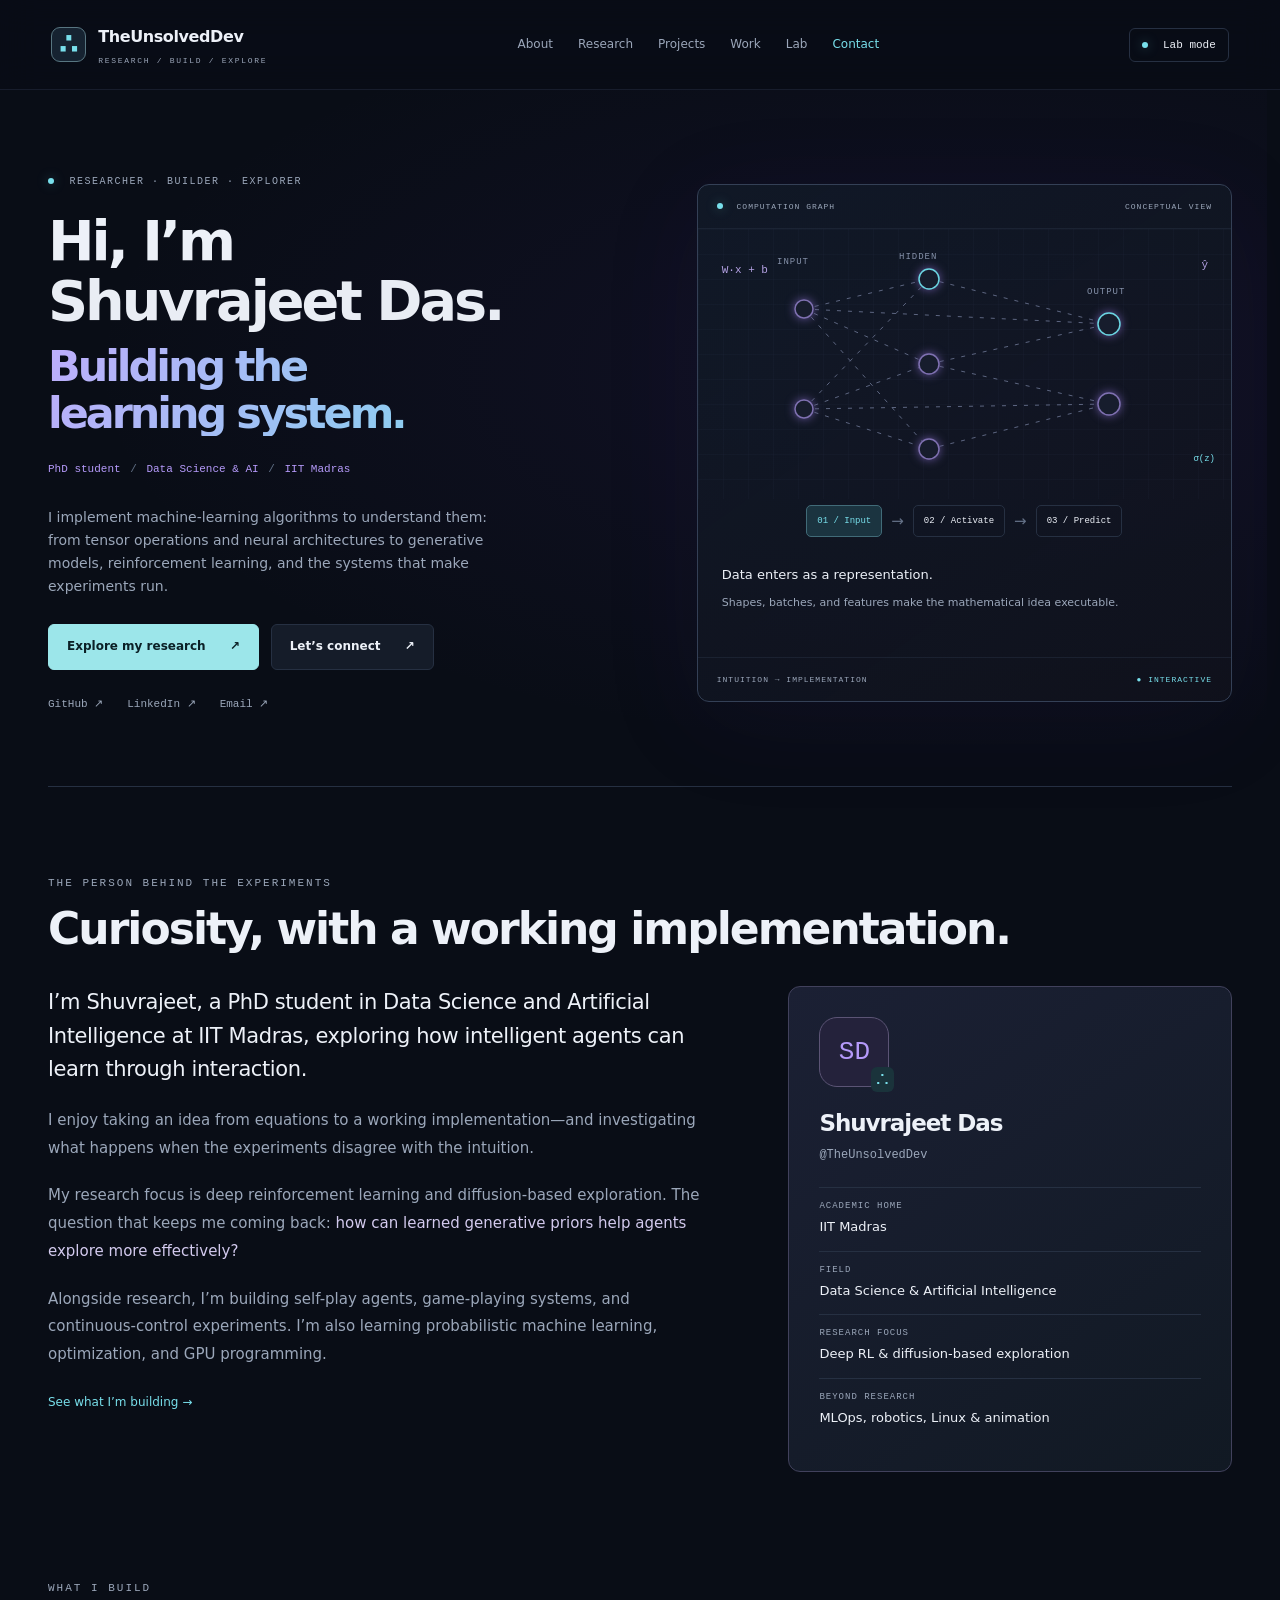
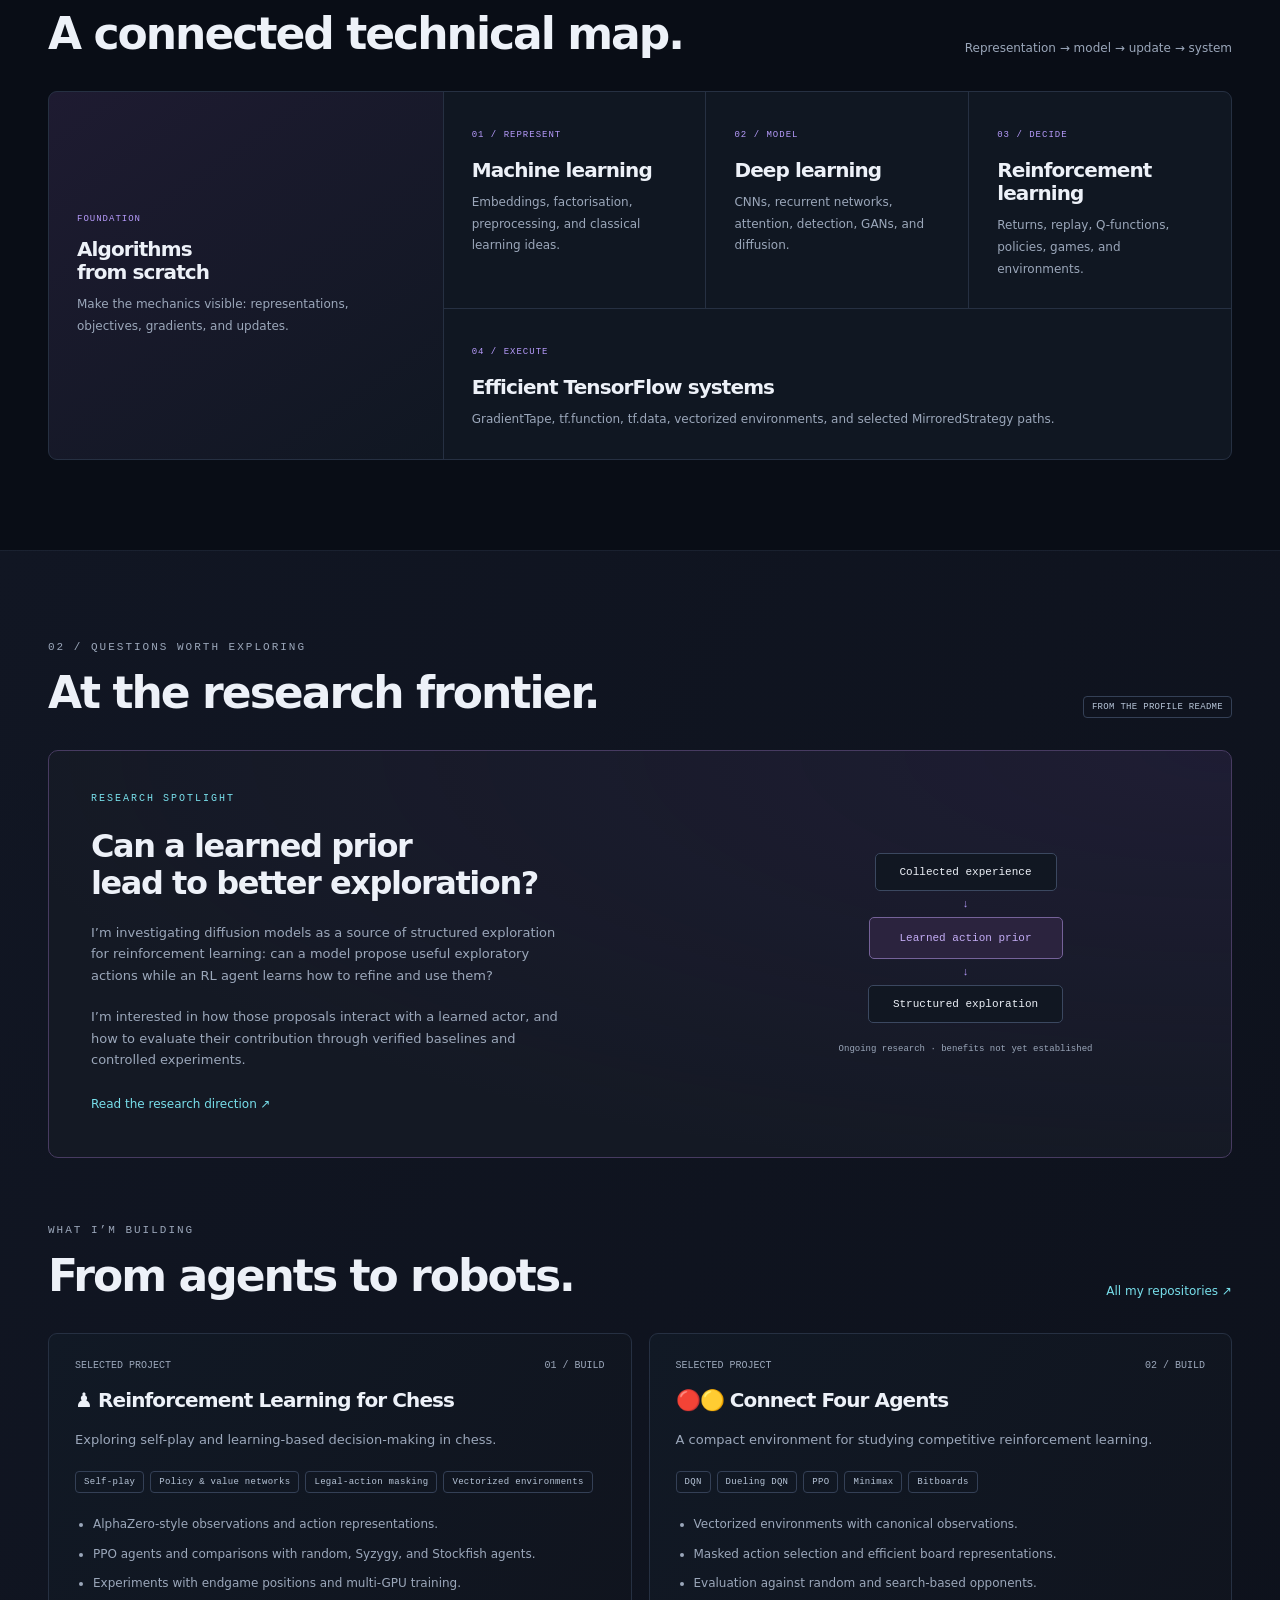
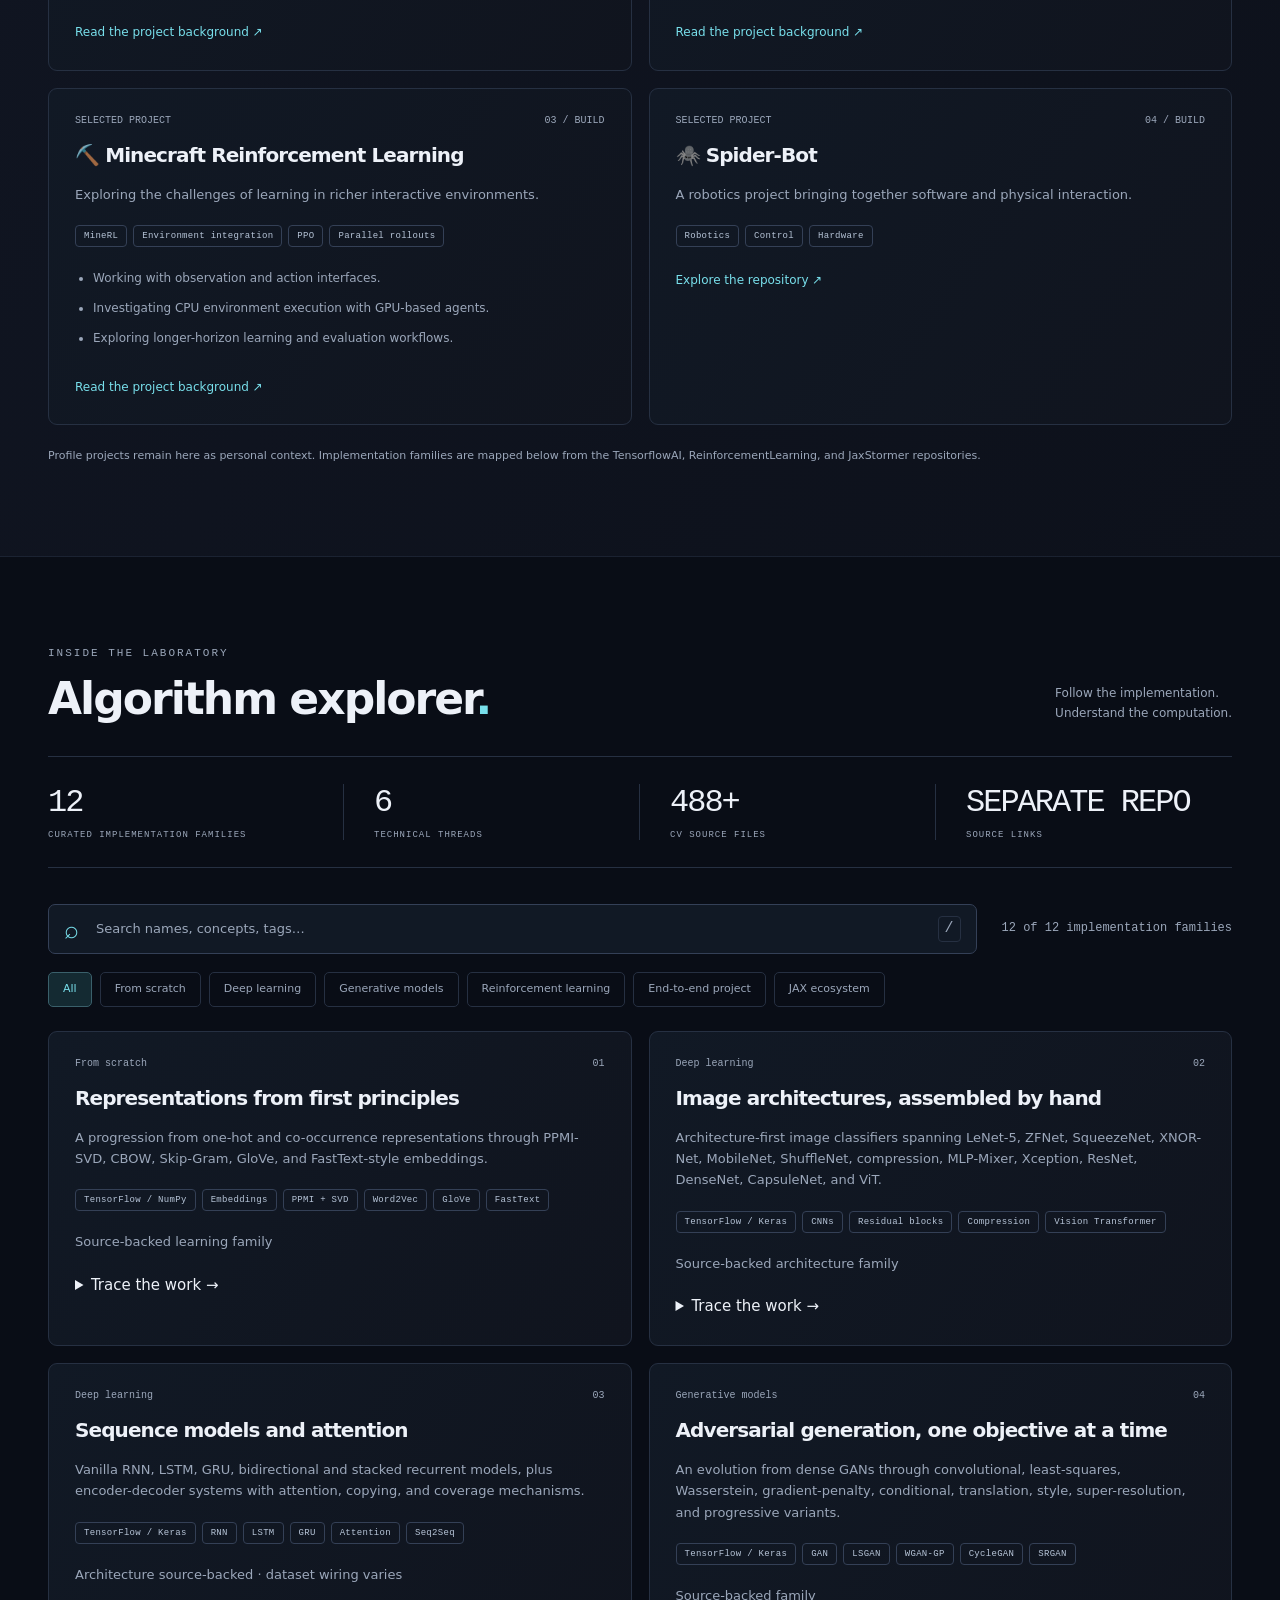
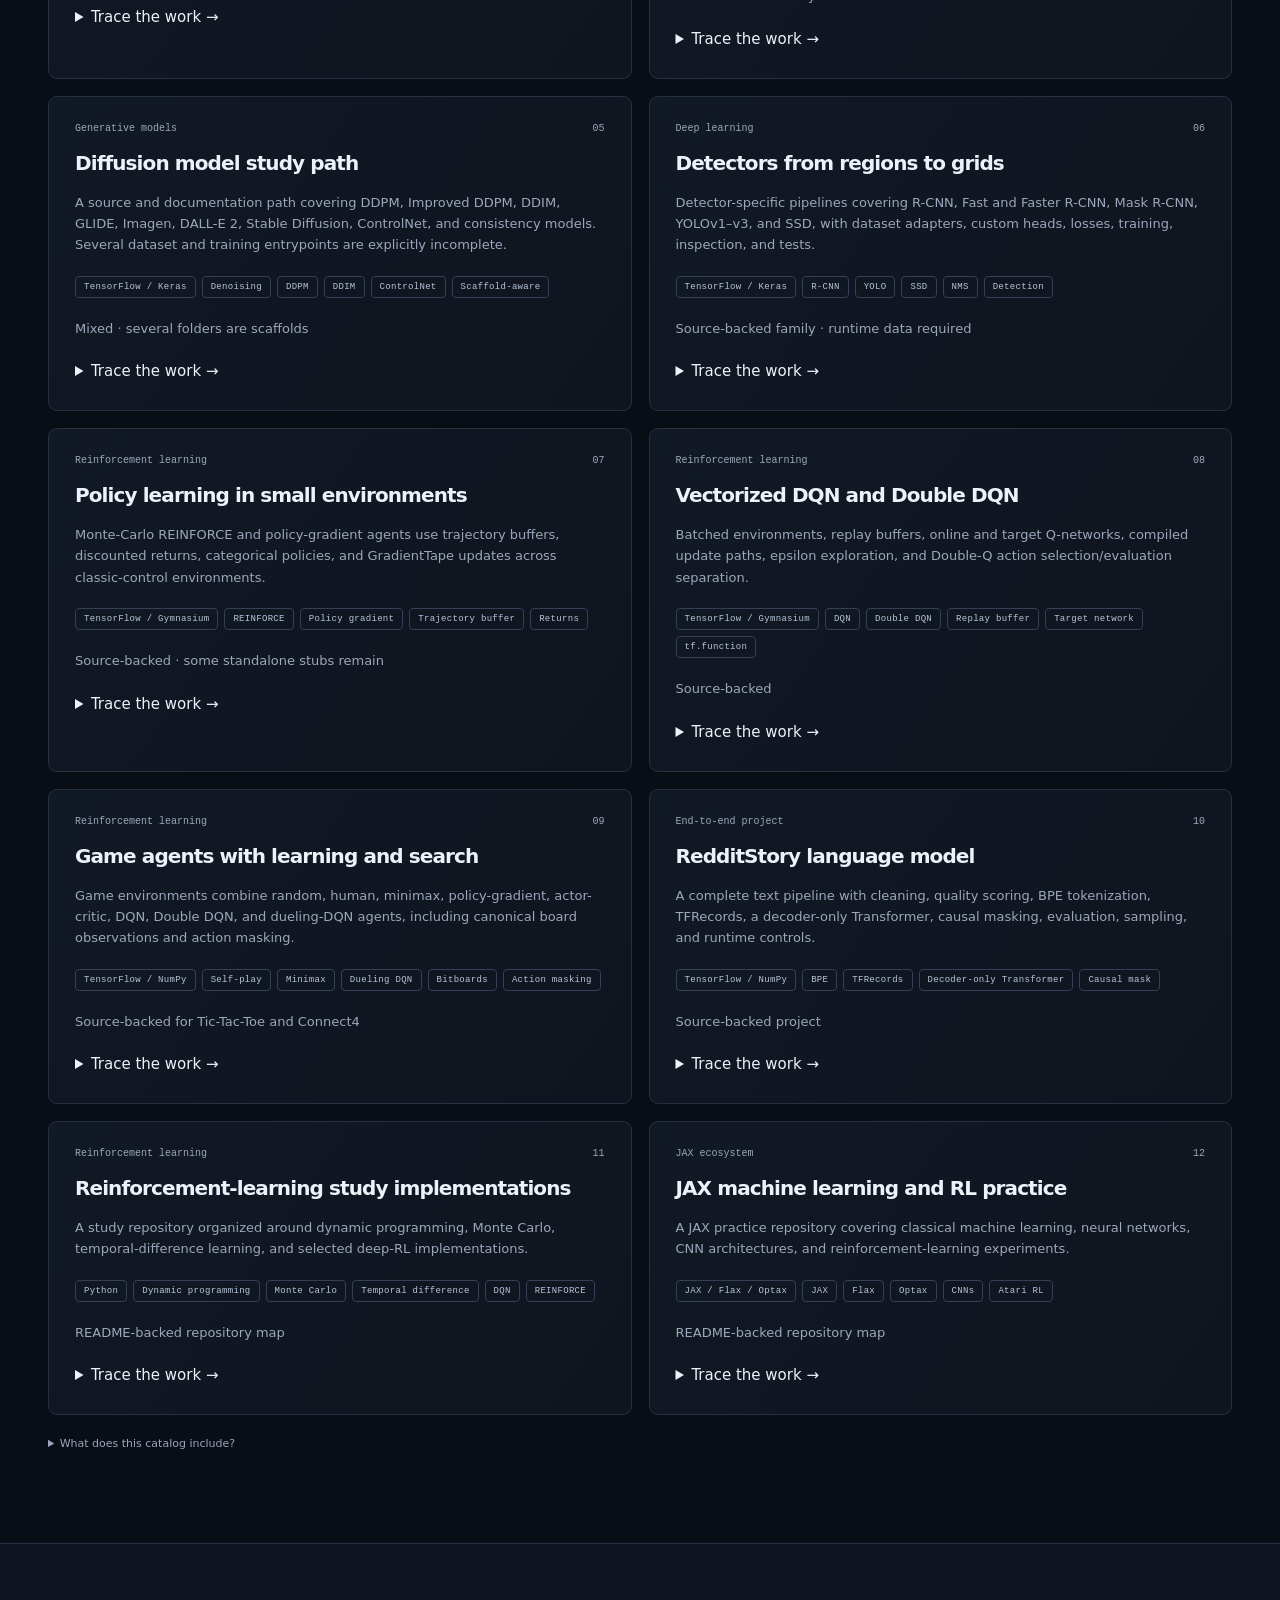
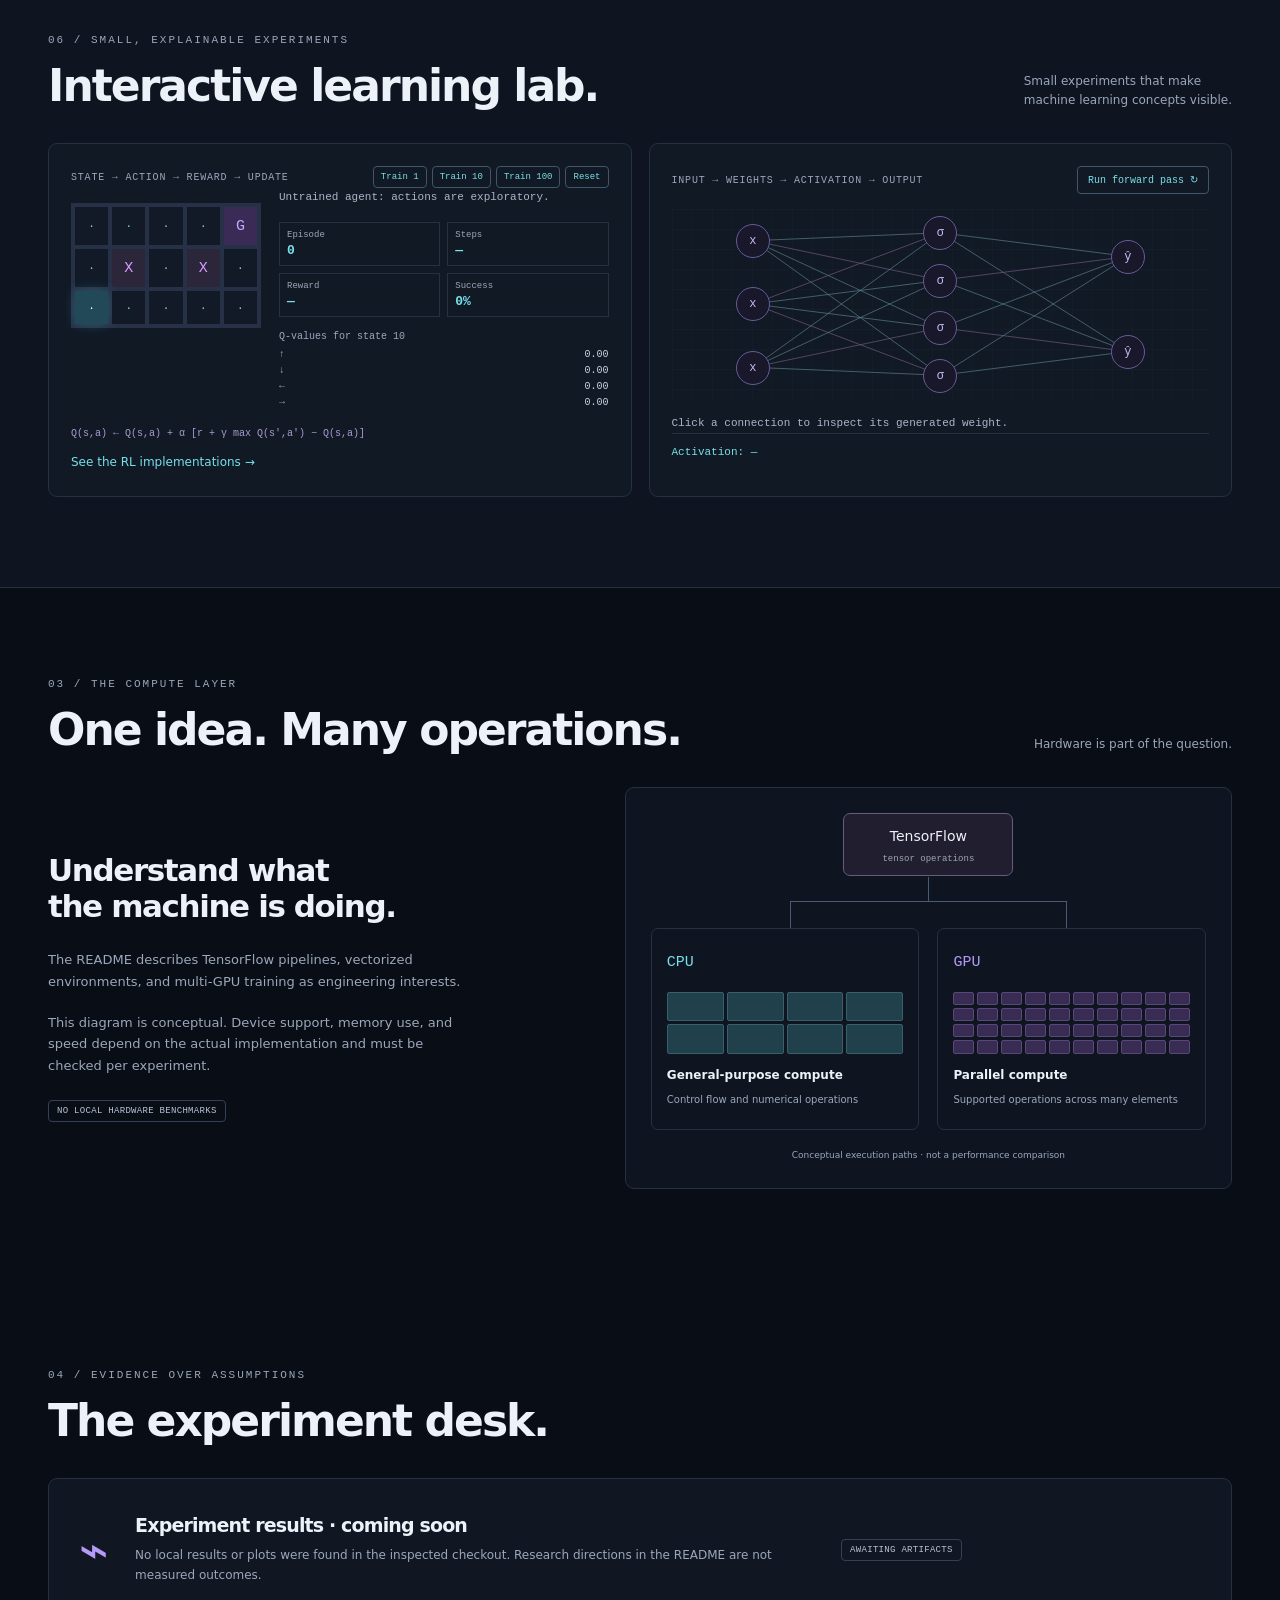
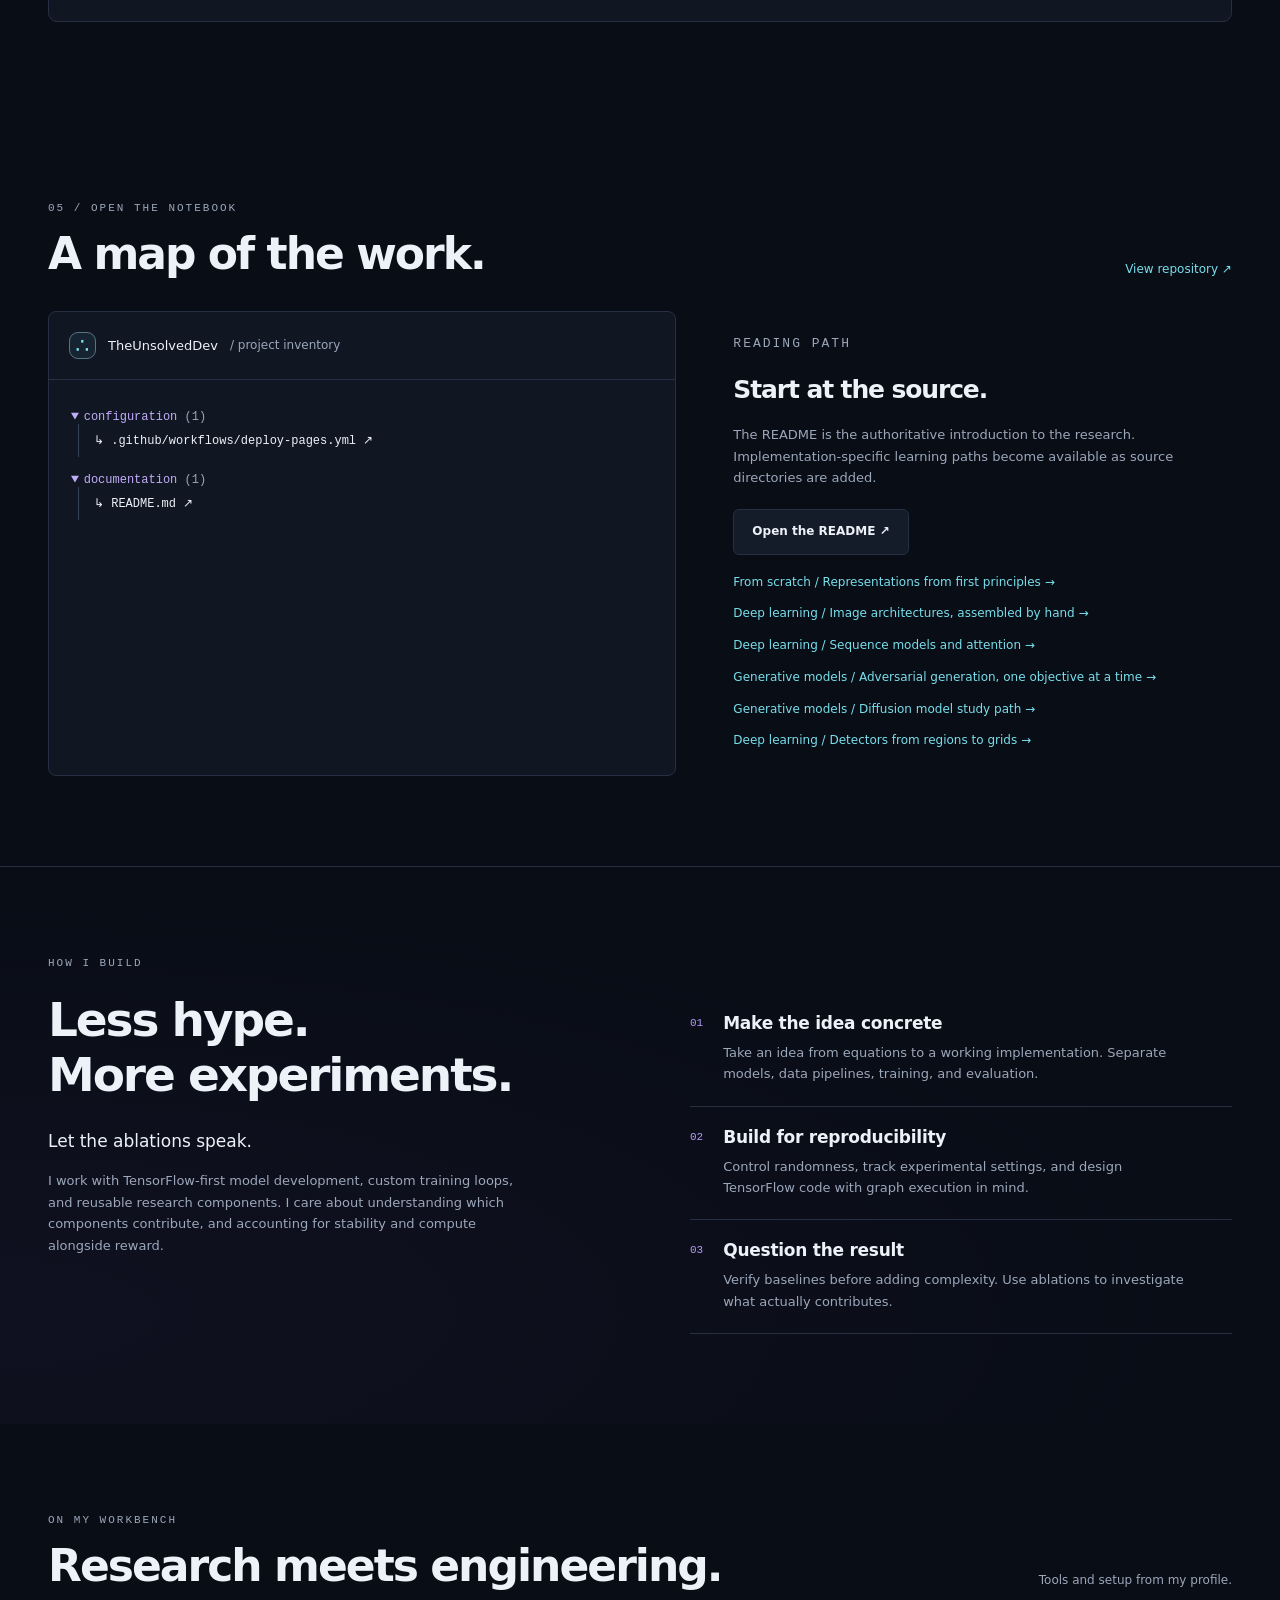
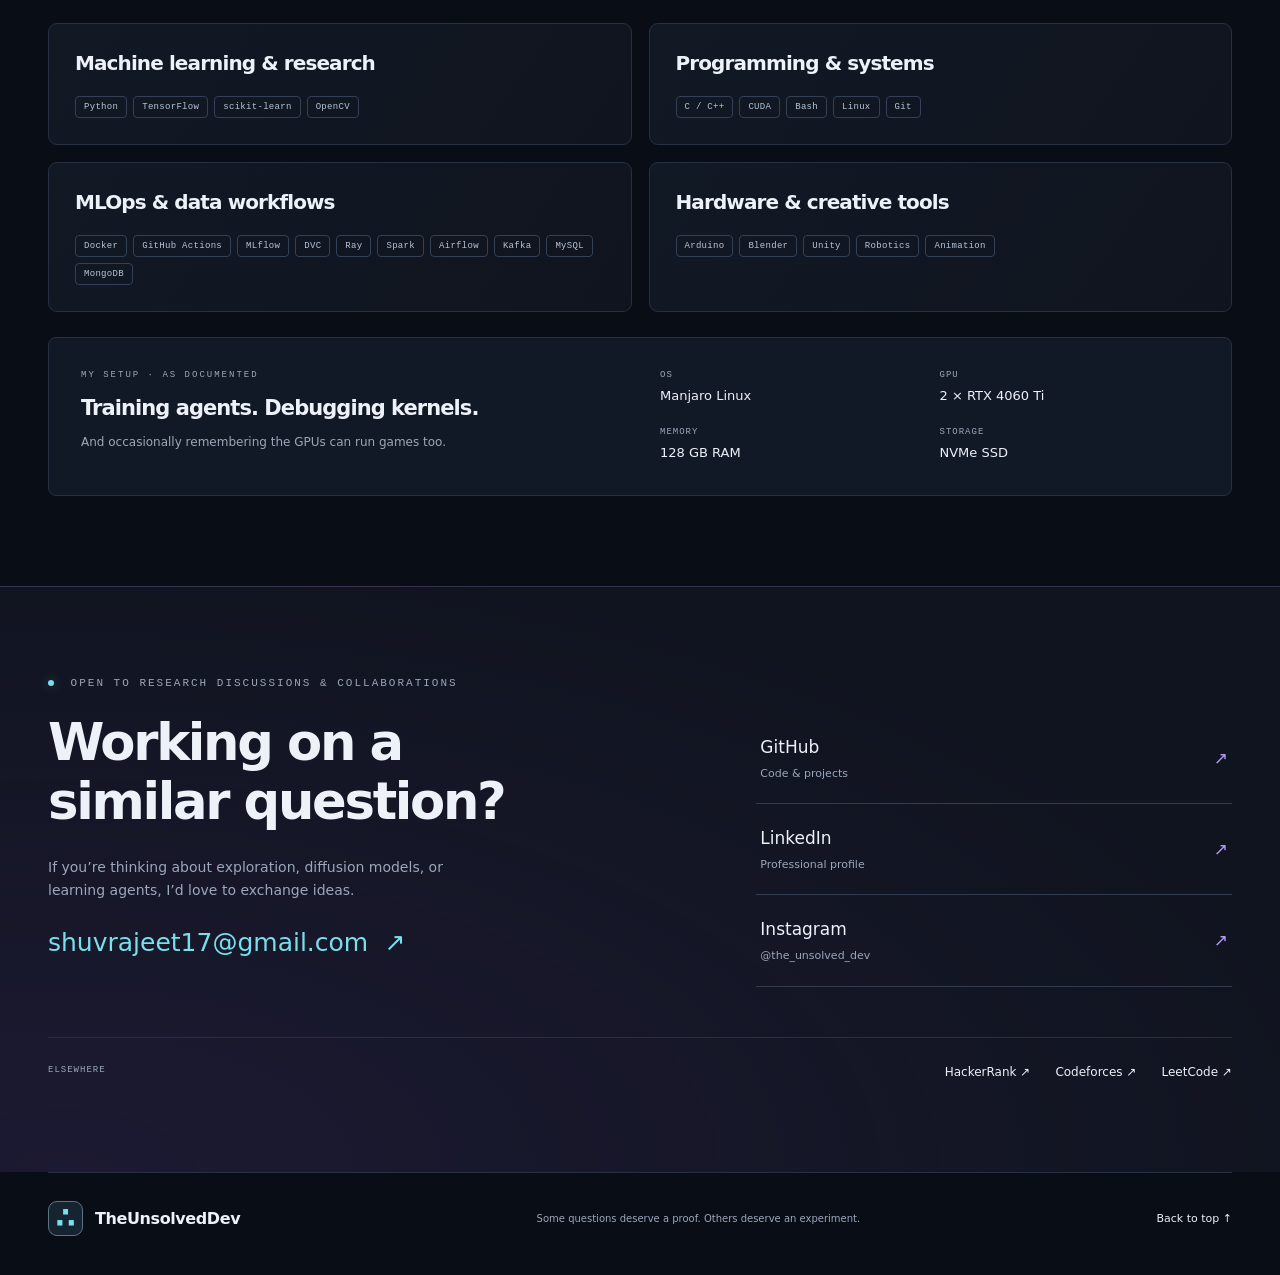
==== commit aa8169bf: "updates" ====
--- a/website/index.html
+++ b/website/index.html
@@ -35,7 +35,7 @@
 <section class="section shell interests" aria-labelledby="interests-title"><div class="section-heading"><div><p class="eyebrow">WHAT I BUILD</p><h2 id="interests-title">A connected technical map.</h2></div><p>Representation → model → update → system</p></div><div class="technical-map"><article class="map-root"><span class="map-kicker">FOUNDATION</span><h3>Algorithms<br>from scratch</h3><p>Make the mechanics visible: representations, objectives, gradients, and updates.</p></article><div class="map-branch"><article><span>01 / REPRESENT</span><h3>Machine learning</h3><p>Embeddings, factorisation, preprocessing, and classical learning ideas.</p></article><article><span>02 / MODEL</span><h3>Deep learning</h3><p>CNNs, recurrent networks, attention, detection, GANs, and diffusion.</p></article><article><span>03 / DECIDE</span><h3>Reinforcement learning</h3><p>Returns, replay, Q-functions, policies, games, and environments.</p></article></div><article class="map-foot"><span>04 / EXECUTE</span><h3>Efficient TensorFlow systems</h3><p>GradientTape, tf.function, tf.data, vectorized environments, and selected MirroredStrategy paths.</p></article></div></section>
 <section class="section research-section" id="research"><div class="shell"><div class="section-heading"><div><p class="eyebrow">02 / QUESTIONS WORTH EXPLORING</p><h2>At the research frontier.</h2></div><span class="pill">FROM THE PROFILE README</span></div>
   <article class="spotlight"><div><p class="eyebrow cyan">RESEARCH SPOTLIGHT</p><h3>Can a learned prior<br>lead to better exploration?</h3><p>I’m investigating diffusion models as a source of structured exploration for reinforcement learning: can a model propose useful exploratory actions while an RL agent learns how to refine and use them?</p><p>I’m interested in how those proposals interact with a learned actor, and how to evaluate their contribution through verified baselines and controlled experiments.</p><a class="text-link" href="https://github.com/TheUnsolvedDev/TheUnsolvedDev#-research-spotlight--diffusion-as-an-exploration-prior">Read the research direction ↗</a></div><div class="prior-visual" aria-label="Conceptual flow: experience, action prior, exploration"><span>Collected experience</span><i>↓</i><strong>Learned action prior</strong><i>↓</i><span>Structured exploration</span><small>Ongoing research · benefits not yet established</small></div></article>
-  <section class="projects-block" id="projects" aria-labelledby="projects-title"><div class="section-heading"><div><p class="eyebrow">WHAT I’M BUILDING</p><h2 id="projects-title">From agents to robots.</h2></div><a class="text-link" href="https://github.com/TheUnsolvedDev?tab=repositories">All my repositories ↗</a></div><div id="research-grid" class="card-grid"></div><p class="section-note">Profile projects remain here as personal context. Implementation families are mapped below from the separate TensorflowAI repository.</p></section>
+  <section class="projects-block" id="projects" aria-labelledby="projects-title"><div class="section-heading"><div><p class="eyebrow">WHAT I’M BUILDING</p><h2 id="projects-title">From agents to robots.</h2></div><a class="text-link" href="https://github.com/TheUnsolvedDev?tab=repositories">All my repositories ↗</a></div><div id="research-grid" class="card-grid"></div><p class="section-note">Profile projects remain here as personal context. Implementation families are mapped below from the TensorflowAI, ReinforcementLearning, and JaxStormer repositories.</p></section>
 </div></section>
 <section class="section shell" id="explorer"><div class="section-heading"><div><p class="eyebrow">INSIDE THE LABORATORY</p><h2>Algorithm explorer<span class="cyan">.</span></h2></div><p>Follow the implementation.<br>Understand the computation.</p></div>
   <div class="stats" id="stats" aria-label="Repository statistics"><p>Reading repository inventory…</p></div>
@@ -43,7 +43,7 @@
   <div class="filters" id="filters" aria-label="Filter by category"></div><div id="algorithm-grid" class="card-grid"></div>
   <details class="inventory-note"><summary>What does this catalog include?</summary><p id="methodology"></p><p>Research projects mentioned in my profile are shown separately above. They are not counted as local implementations.</p></details>
 </section>
-<section class="section lab-section" id="lab" aria-labelledby="lab-title"><div class="shell"><div class="section-heading"><div><p class="eyebrow">06 / SMALL, EXPLAINABLE EXPERIMENTS</p><h2 id="lab-title">The experiment desk.</h2></div><p>Change the inputs.<br>Watch the update.</p></div><div class="lab-grid"><article class="lab-card"><div class="lab-card-head"><span>FORWARD + BACKPROP</span><button class="lab-run" data-lab="network">Run pass ↻</button></div><div class="mini-network" id="mini-network" aria-label="Neural network forward and backward pass visualization"><span class="mini-node input">x</span><span class="mini-node hidden-one">W₁x</span><span class="mini-node hidden-two">σ</span><span class="mini-node output">ŷ</span><i class="mini-line l1"></i><i class="mini-line l2"></i><i class="mini-line l3"></i></div><p class="lab-status" id="network-status" aria-live="polite">Input → linear layer → activation → prediction</p></article><article class="lab-card"><div class="lab-card-head"><span>Q-LEARNING UPDATE</span><button class="lab-run" data-lab="rl">Take action ↻</button></div><div class="q-grid" id="q-grid" aria-label="Small Q-learning grid environment"></div><p class="lab-status" id="rl-status" aria-live="polite">Agent starts with an uninformative value table.</p></article></div></div></section>
+<section class="section lab-section" id="lab" aria-labelledby="lab-title"><div class="shell"><div class="section-heading"><div><p class="eyebrow">06 / SMALL, EXPLAINABLE EXPERIMENTS</p><h2 id="lab-title">Interactive learning lab.</h2></div><p>Small experiments that make<br>machine learning concepts visible.</p></div><div class="lab-grid"><article class="lab-card"><div class="lab-card-head"><span>STATE → ACTION → REWARD → UPDATE</span><div class="lab-actions"><button class="lab-run" data-lab="train1">Train 1</button><button class="lab-run" data-lab="train10">Train 10</button><button class="lab-run" data-lab="train100">Train 100</button><button class="lab-run" data-lab="reset-rl">Reset</button></div></div><div class="q-layout"><div class="q-grid" id="q-grid" aria-label="Q-learning grid world"></div><div class="q-info"><p class="lab-status" id="rl-status" aria-live="polite">Untrained agent: actions are exploratory.</p><div class="q-metrics"><span>Episode <b id="rl-episode">0</b></span><span>Steps <b id="rl-steps">—</b></span><span>Reward <b id="rl-reward">—</b></span><span>Success <b id="rl-success">0%</b></span></div><div class="q-table" id="q-table"><span>Q-values for the current state</span></div></div></div><p class="lab-formula">Q(s,a) ← Q(s,a) + α [r + γ max Q(s′,a′) − Q(s,a)]</p><a class="text-link" href="https://github.com/TheUnsolvedDev/TensorflowAI/tree/main/ReinforcementLearning">See the RL implementations →</a></article><article class="lab-card"><div class="lab-card-head"><span>INPUT → WEIGHTS → ACTIVATION → OUTPUT</span><button class="lab-run" data-lab="network">Run forward pass ↻</button></div><div class="mini-network" id="mini-network" aria-label="Interactive three-layer neural network"><div class="network-layer inputs"></div><div class="network-layer hidden"></div><div class="network-layer outputs"></div><div class="network-edges" id="network-edges"></div></div><p class="lab-status" id="network-status" aria-live="polite">Click a connection to inspect its generated weight.</p><div class="activation-readout" id="activation-readout">Activation: —</div></article></div></div></section>
 <section class="section shell" id="hardware"><div class="section-heading"><div><p class="eyebrow">03 / THE COMPUTE LAYER</p><h2>One idea. Many operations.</h2></div><p>Hardware is part of the question.</p></div>
   <div class="hardware-layout"><div class="hardware-copy"><h3>Understand what<br>the machine is doing.</h3><p>The README describes TensorFlow pipelines, vectorized environments, and multi-GPU training as engineering interests.</p><p>This diagram is conceptual. Device support, memory use, and speed depend on the actual implementation and must be checked per experiment.</p><span class="pill">NO LOCAL HARDWARE BENCHMARKS</span></div><div class="hardware-diagram"><div class="tf-node">TensorFlow <span>tensor operations</span></div><div class="branch-line"></div><div class="device-grid"><div class="device"><span class="mono cyan">CPU</span><div class="cores cpu-cores" aria-hidden="true"></div><h4>General-purpose compute</h4><p>Control flow and numerical operations</p></div><div class="device"><span class="mono purple">GPU</span><div class="cores gpu-cores" aria-hidden="true"></div><h4>Parallel compute</h4><p>Supported operations across many elements</p></div></div><p class="small centered">Conceptual execution paths · not a performance comparison</p></div></div>
 </section>
--- a/website/css/style.css
+++ b/website/css/style.css
@@ -7,3 +7,6 @@
 @media(prefers-reduced-motion:reduce){html{scroll-behavior:auto}*,*:before,*:after{animation:none!important;transition:none!important}}
 .neural-scene svg{width:100%;height:100%;max-width:430px}.network-edges path{fill:none;stroke:#5d6681;stroke-width:1;stroke-dasharray:4 7;animation:signal 4s linear infinite}.network-nodes circle{fill:#171d2d;stroke:#7f71b1;stroke-width:1.5;filter:drop-shadow(0 0 5px #65549a)}.network-nodes circle:nth-child(3n){stroke:#6bd6e2}.network-labels text{fill:#8591a9;font:9px monospace;letter-spacing:1px}.detail-flow{display:flex;align-items:center;justify-content:center;gap:12px;flex-wrap:wrap;margin:10px 0 25px;font:11px var(--mono);color:#bac4d5}.detail-flow span,.detail-flow strong{border:1px solid #3b4860;border-radius:5px;padding:12px 15px;background:#111722}.detail-flow strong{border-color:#756299;color:#c4adf6;font-weight:400}.detail-flow i{color:var(--cyan);font-style:normal}.technical-map{display:grid;grid-template-columns:.8fr 1.6fr;gap:1px;background:var(--border);border:1px solid var(--border);border-radius:9px;overflow:hidden}.technical-map article{background:#101722;padding:28px}.technical-map span{font:9px var(--mono);color:var(--purple);letter-spacing:1px}.technical-map h3{font-size:20px;margin:14px 0 10px}.technical-map p{font-size:12px;line-height:1.8;margin:0}.map-root{grid-row:span 2;display:flex;flex-direction:column;justify-content:center;background:linear-gradient(145deg,#1e1b31,#101722)!important}.map-branch{display:grid;grid-template-columns:repeat(3,1fr);gap:1px;background:var(--border)}.map-foot{grid-column:2}.lab-section{background:#0e1420;border-block:1px solid var(--border)}.lab-grid{display:grid;grid-template-columns:1fr 1fr;gap:17px}.lab-card{border:1px solid var(--border);border-radius:9px;background:#111925;padding:22px}.lab-card-head{display:flex;justify-content:space-between;gap:12px;align-items:center;font:10px var(--mono);color:var(--muted);letter-spacing:.8px}.lab-run{border-color:#40566a;color:var(--cyan);font:10px var(--mono);padding:7px 10px;border-radius:4px}.mini-network{height:140px;position:relative;margin:15px 0;background:linear-gradient(#667c9a0a 1px,transparent 1px),linear-gradient(90deg,#667c9a0a 1px,transparent 1px);background-size:20px 20px}.mini-node{position:absolute;width:38px;height:38px;border:1px solid #695a99;border-radius:50%;display:grid;place-items:center;color:#c7b9ef;font:12px var(--mono);background:#19172a;transition:filter .2s}.mini-node.active{filter:brightness(1.8);box-shadow:0 0 22px #6bd6e260}.mini-node.input{left:3%;top:51%}.mini-node.hidden-one{left:31%;top:20%}.mini-node.hidden-two{left:58%;top:51%}.mini-node.output{right:3%;top:20%}.mini-line{position:absolute;height:1px;background:#536179;transform-origin:left center}.l1{left:12%;top:58%;width:21%;transform:rotate(-34deg)}.l2{left:40%;top:37%;width:20%;transform:rotate(28deg)}.l3{left:67%;top:45%;width:23%;transform:rotate(-15deg)}.lab-status{font:11px/1.7 var(--mono);color:#a9b7c9;margin:0}.q-grid{display:grid;grid-template-columns:repeat(4,1fr);gap:4px;width:170px;height:170px;margin:15px auto;background:#263047;padding:4px}.q-grid span{display:grid;place-items:center;background:#121a28;color:#8c9bb3;font:15px var(--mono);transition:background .2s}.q-grid span.agent{background:#224957;color:#81e5ee;box-shadow:0 0 13px #52d6e440}.q-grid span.goal{background:#392b55;color:#c6aaff}@keyframes signal{to{stroke-dashoffset:-44}}
 @media(max-width:800px){.technical-map{grid-template-columns:1fr}.map-root{grid-row:auto}.map-branch{grid-template-columns:1fr}.map-foot{grid-column:auto}.lab-grid{grid-template-columns:1fr}}
+.lab-actions{display:flex;gap:5px;flex-wrap:wrap;justify-content:flex-end}.lab-actions .lab-run{padding:5px 7px;font-size:9px}.q-layout{display:grid;grid-template-columns:190px 1fr;gap:18px;align-items:start}.q-grid{grid-template-columns:repeat(5,1fr);width:190px;height:125px}.q-grid span.wall{background:#2c263b;color:#d59cff}.q-info{min-width:0}.q-metrics{display:grid;grid-template-columns:1fr 1fr;gap:7px;margin-top:15px}.q-metrics span{border:1px solid var(--border);padding:7px;font:9px var(--mono);color:var(--muted)}.q-metrics b{display:block;color:var(--cyan);font-size:13px;margin-top:3px}.q-table{margin-top:14px;font:10px var(--mono);color:var(--muted)}.q-table>span{display:block;margin-bottom:7px}.q-table div{display:grid;grid-template-columns:18px 1fr 42px;gap:7px;align-items:center;margin:5px 0}.q-table i{height:5px;background:var(--purple);display:block;border-radius:3px}.q-table em{font-style:normal;text-align:right;color:#c6d2df}.lab-formula{font:10px var(--mono);color:#a99bd0;margin:15px 0 10px}.mini-network{display:grid;grid-template-columns:repeat(3,1fr);gap:25px;height:190px;align-items:center;z-index:0}.network-layer{display:flex;flex-direction:column;align-items:center;justify-content:space-around;height:100%;z-index:2}.mini-network .mini-node{position:static;width:34px;height:34px;padding:0;cursor:pointer}.network-edges{position:absolute;inset:0;display:grid;grid-template-columns:repeat(6,1fr);align-items:center;pointer-events:none}.network-edge{pointer-events:auto;border:0;color:#60718d;font-size:30px;padding:0;background:transparent}.network-edge:hover{color:var(--cyan)}.activation-readout{font:11px var(--mono);color:var(--cyan);border-top:1px solid var(--border);padding-top:12px}.mini-node.active{background:#254b51;color:#9cf1f0;transform:scale(1.12)}
+@media(max-width:520px){.q-layout{grid-template-columns:1fr}.q-grid{margin-inline:auto}.lab-actions{justify-content:flex-start}.mini-network{gap:8px}}
+.q-grid span[data-policy]::after{content:attr(data-policy);display:block;font-size:11px;color:#82dce5}.q-grid span.agent::after{color:#fff}.mini-network .network-edges{display:block;z-index:1}.network-edges svg{position:absolute;inset:0;width:100%;height:100%;overflow:visible}.network-edges line{stroke:#52627b;stroke-width:1;opacity:.65;pointer-events:stroke;cursor:pointer}.network-edges line.positive{stroke:#5d8490}.network-edges line.negative{stroke:#765d80}.network-edges line.flowing{stroke:#a8f4f0;stroke-width:2;stroke-dasharray:5 7;animation:signal .7s linear infinite;opacity:1}.lab-run:disabled{opacity:.45;cursor:wait}
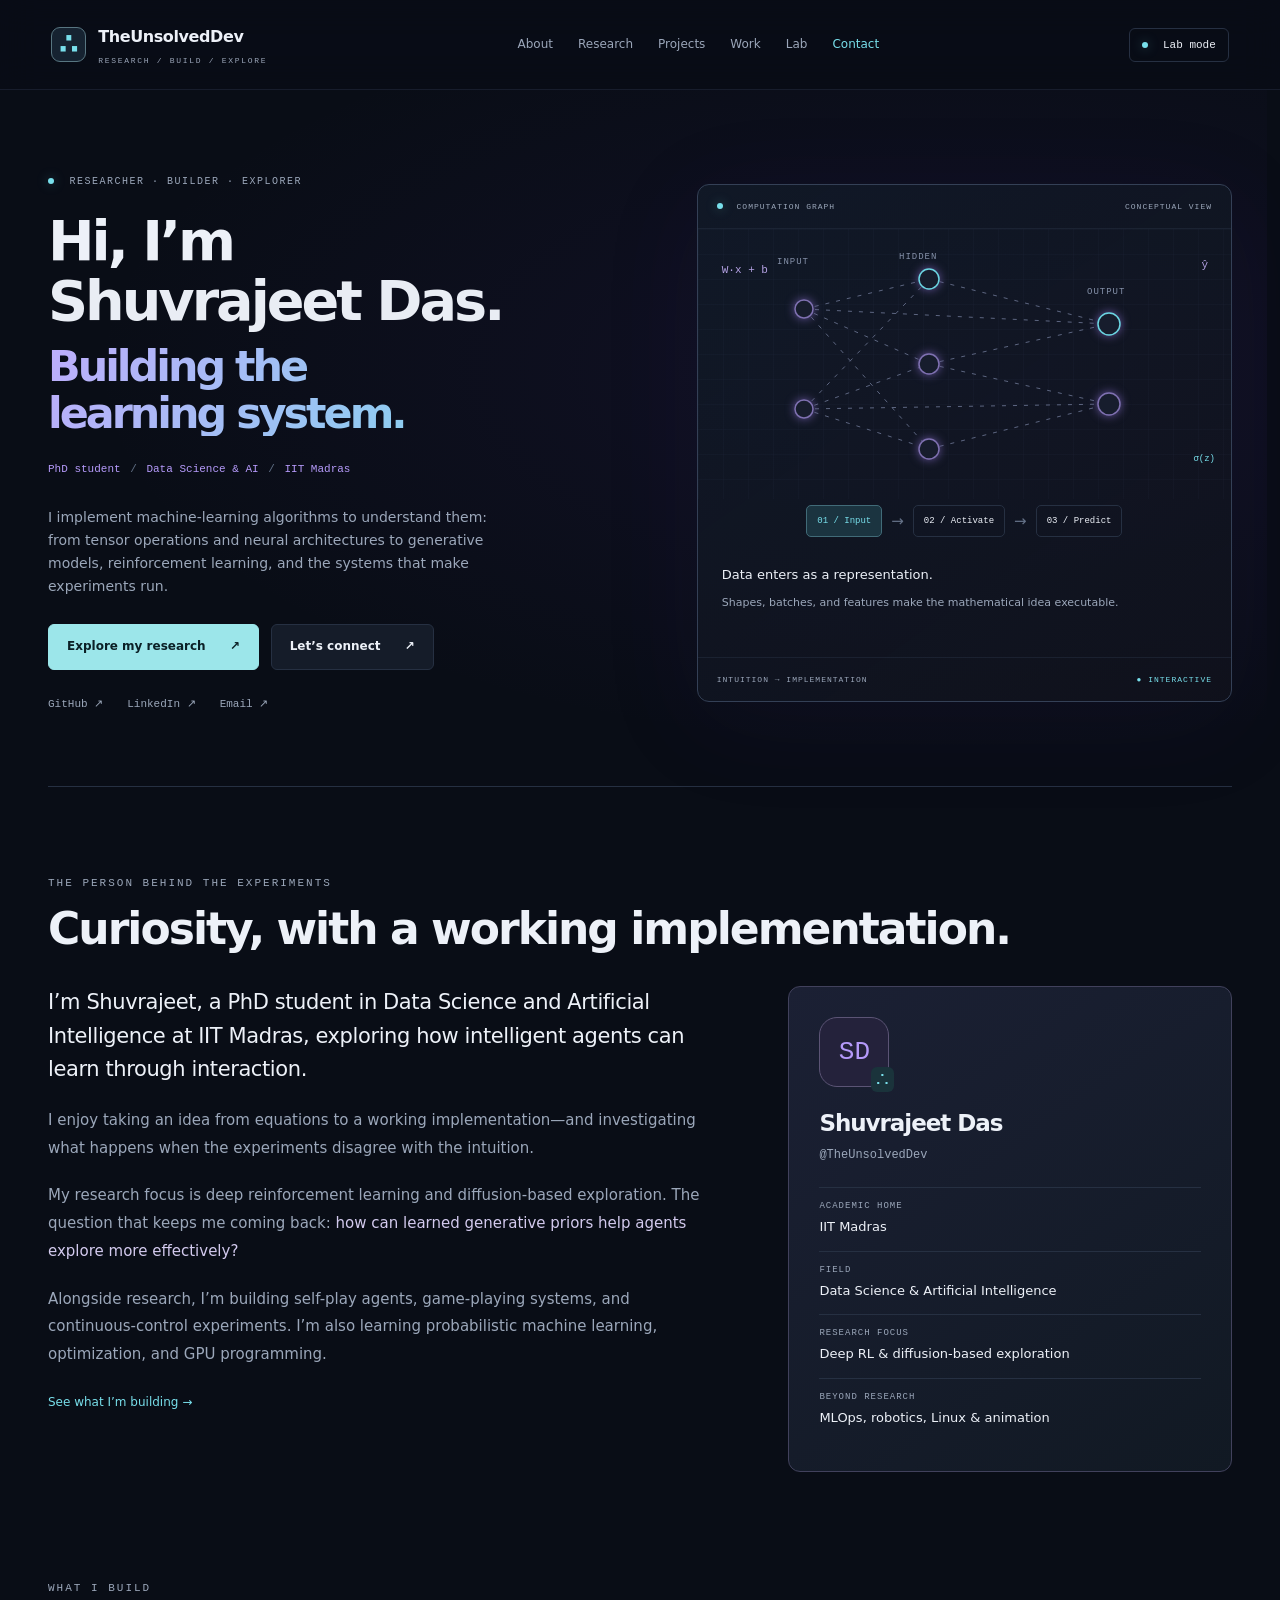
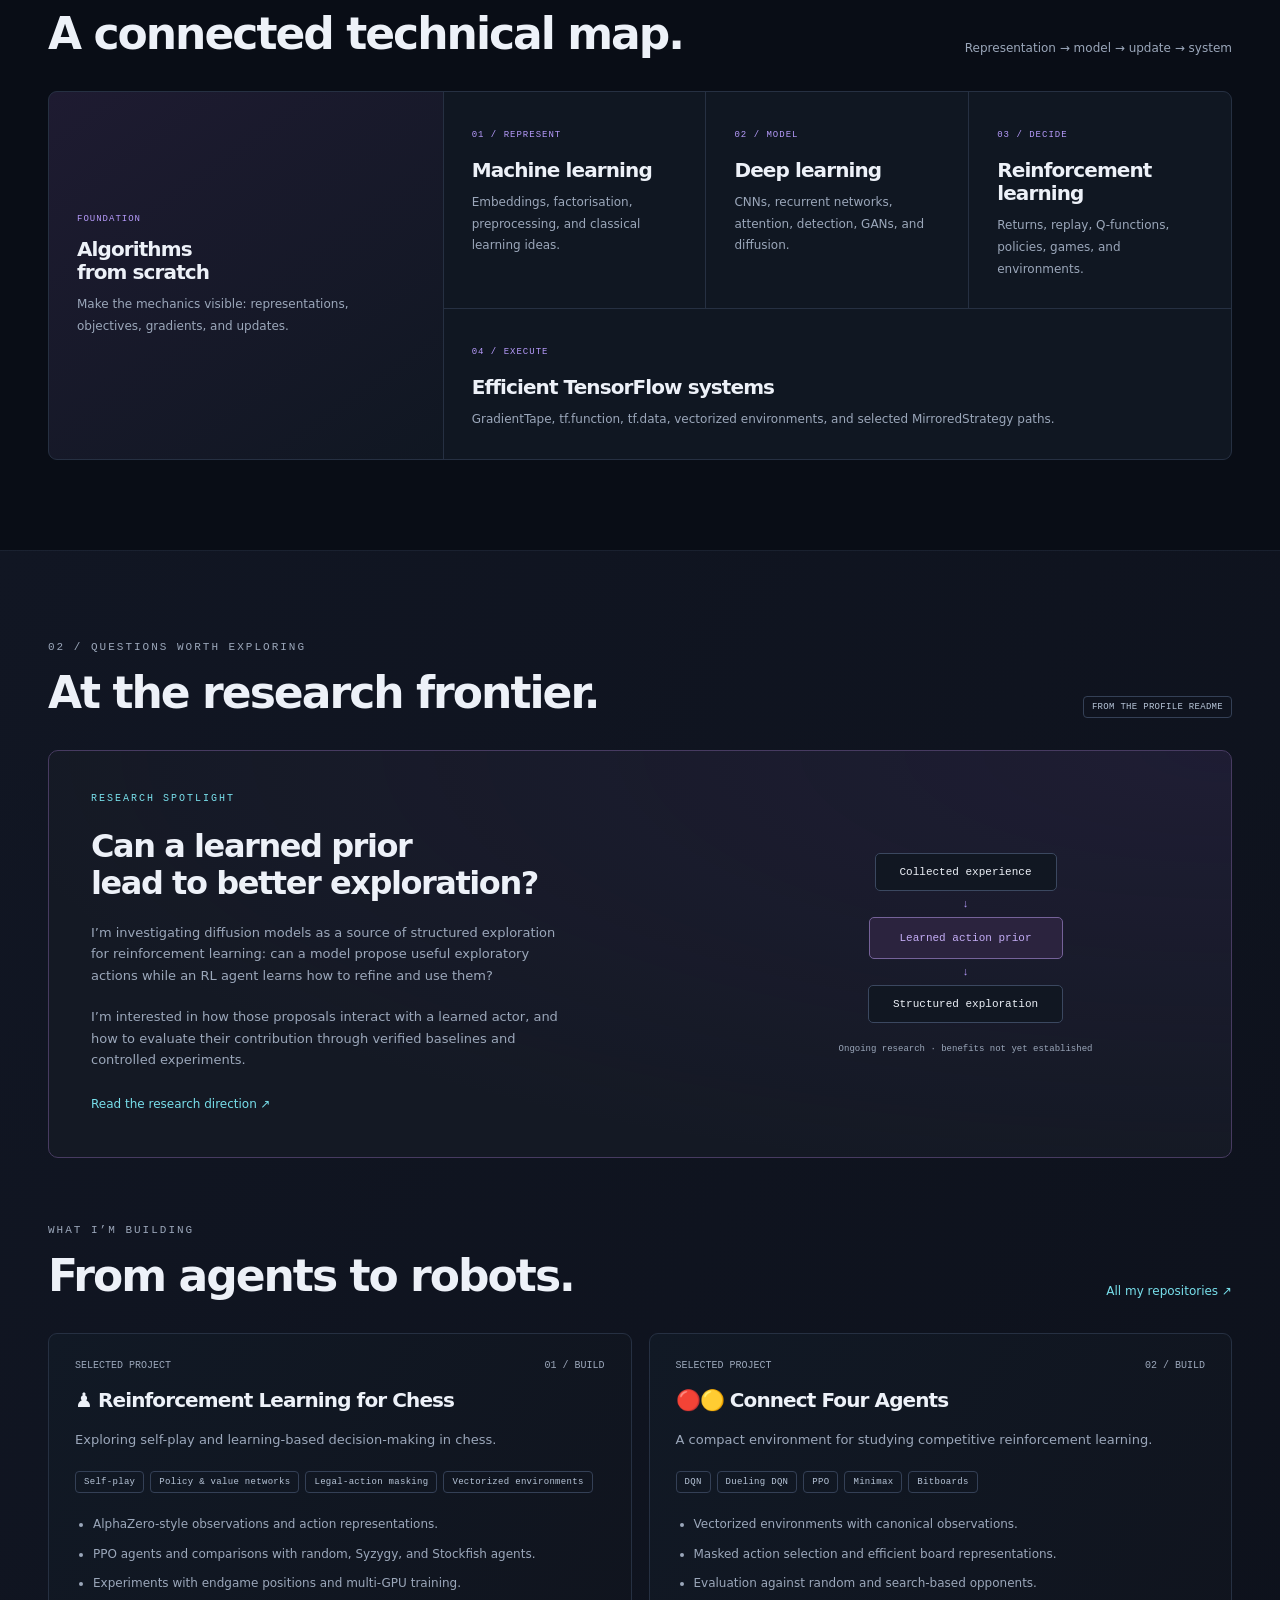
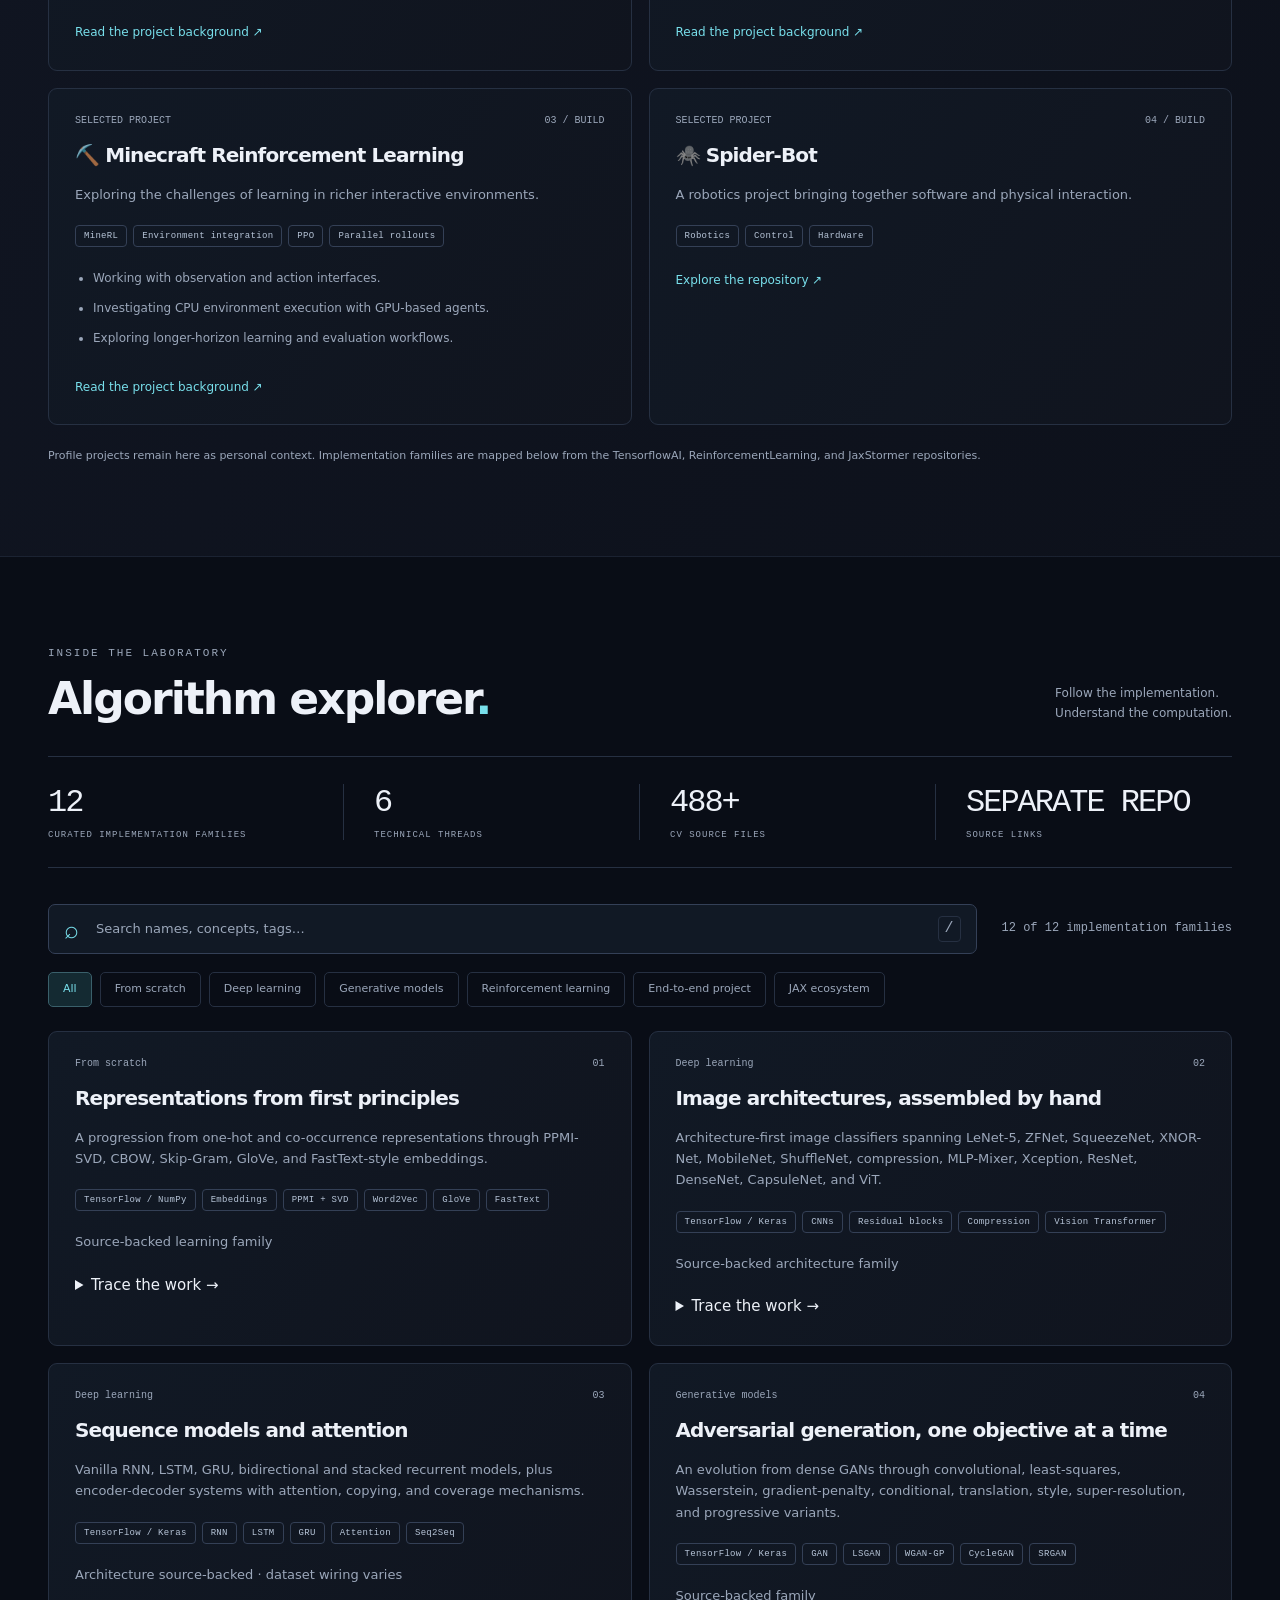
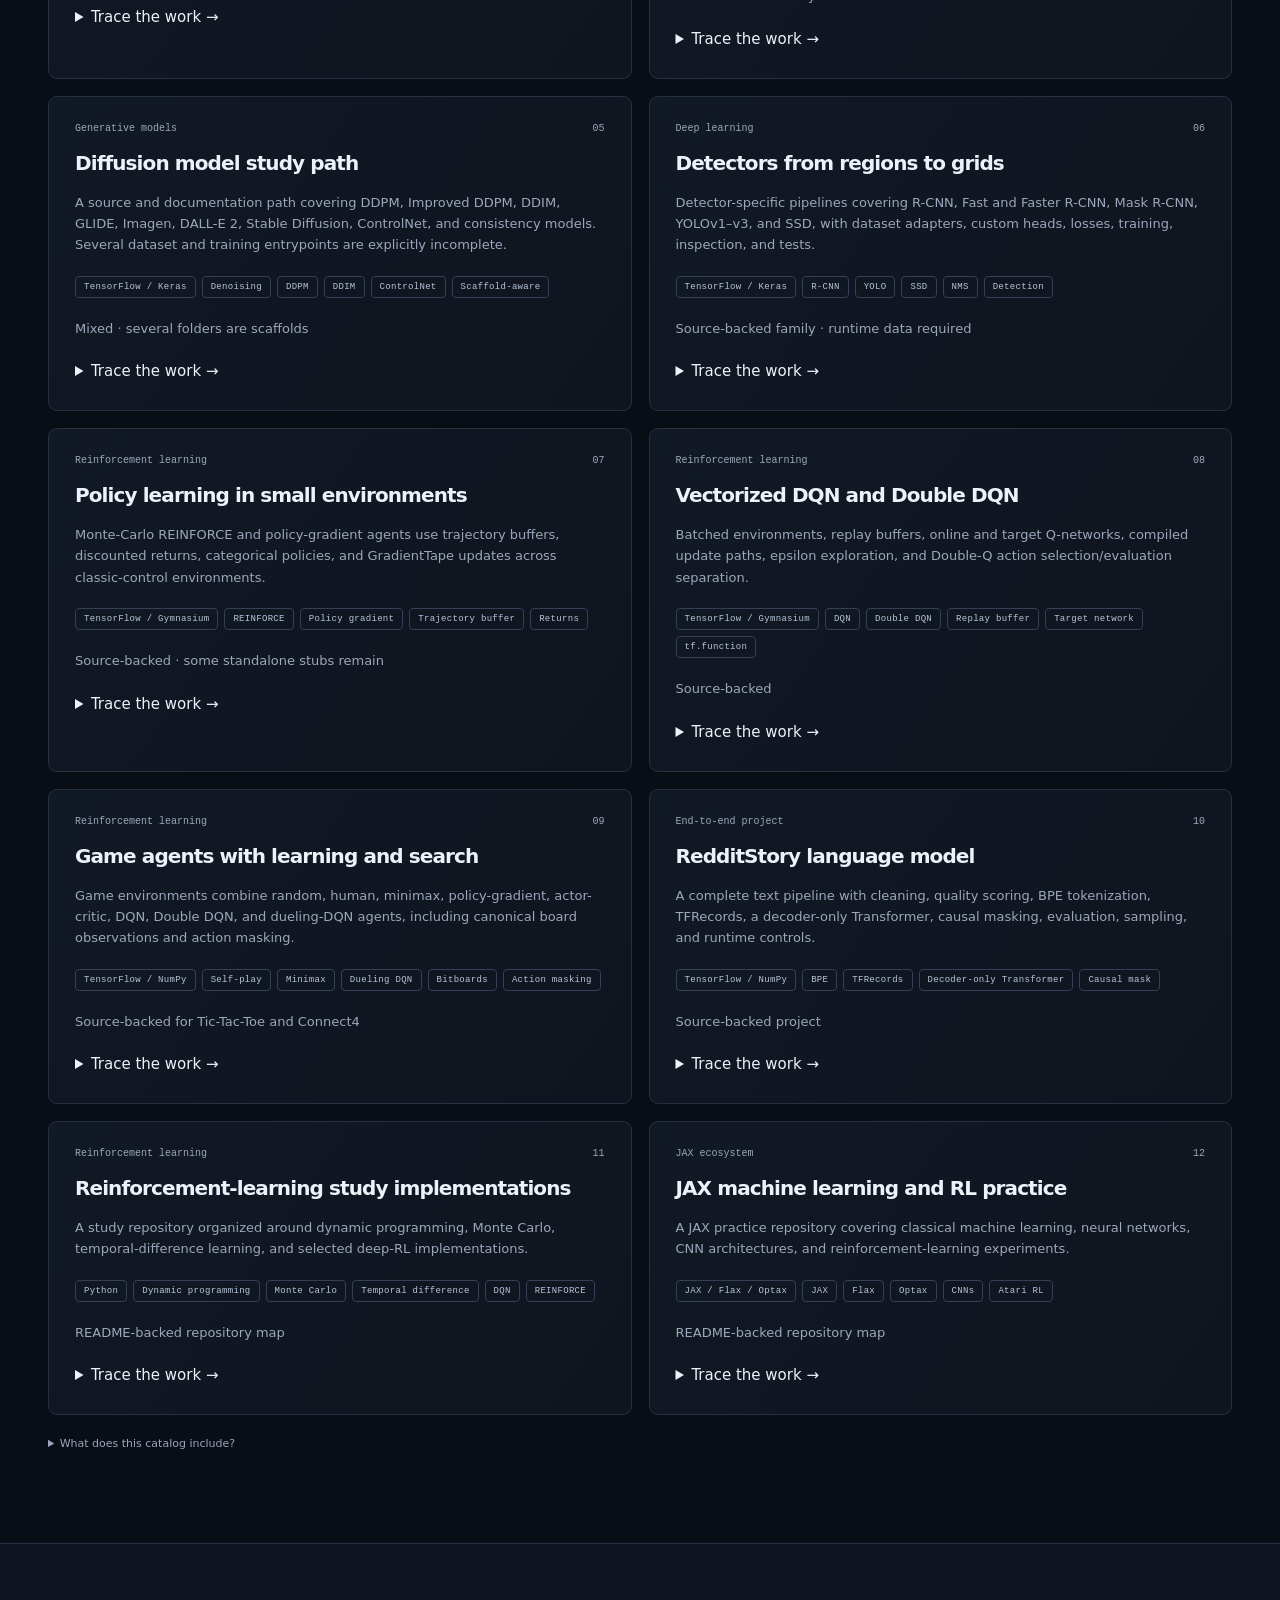
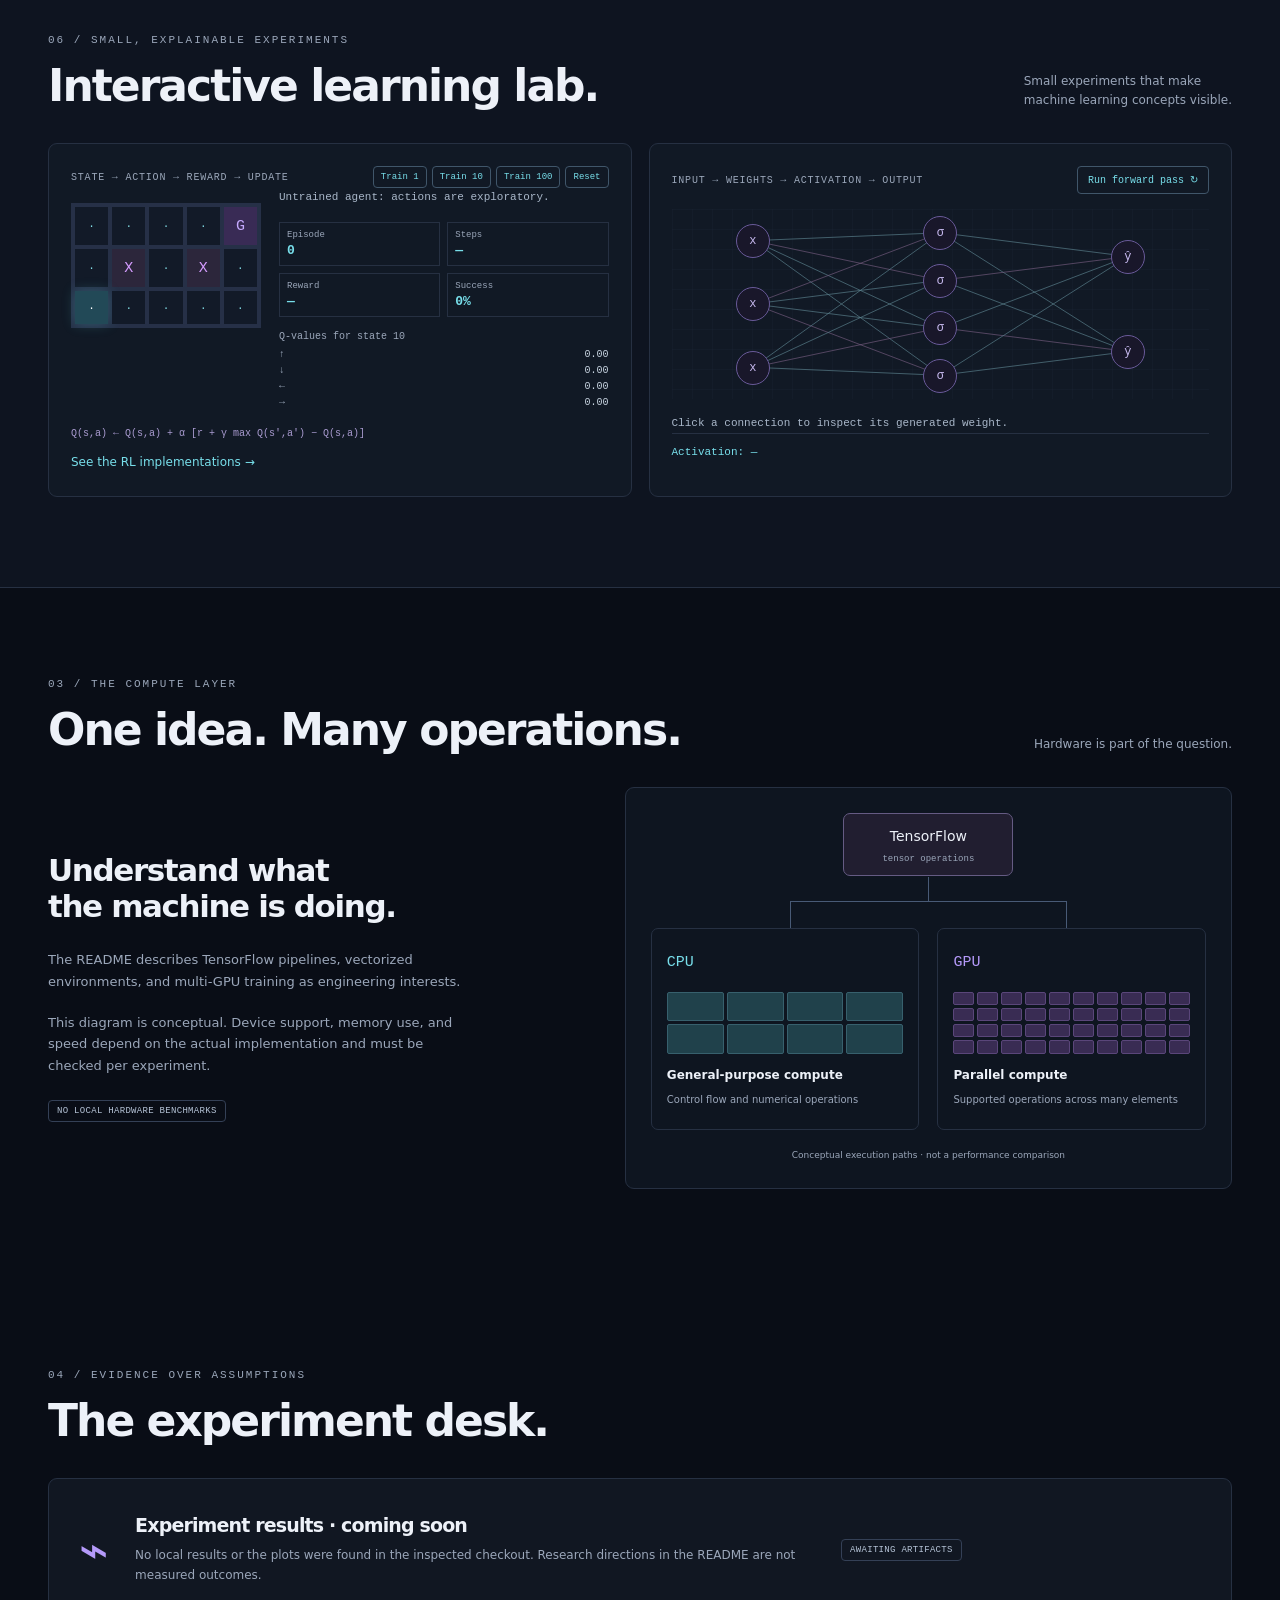
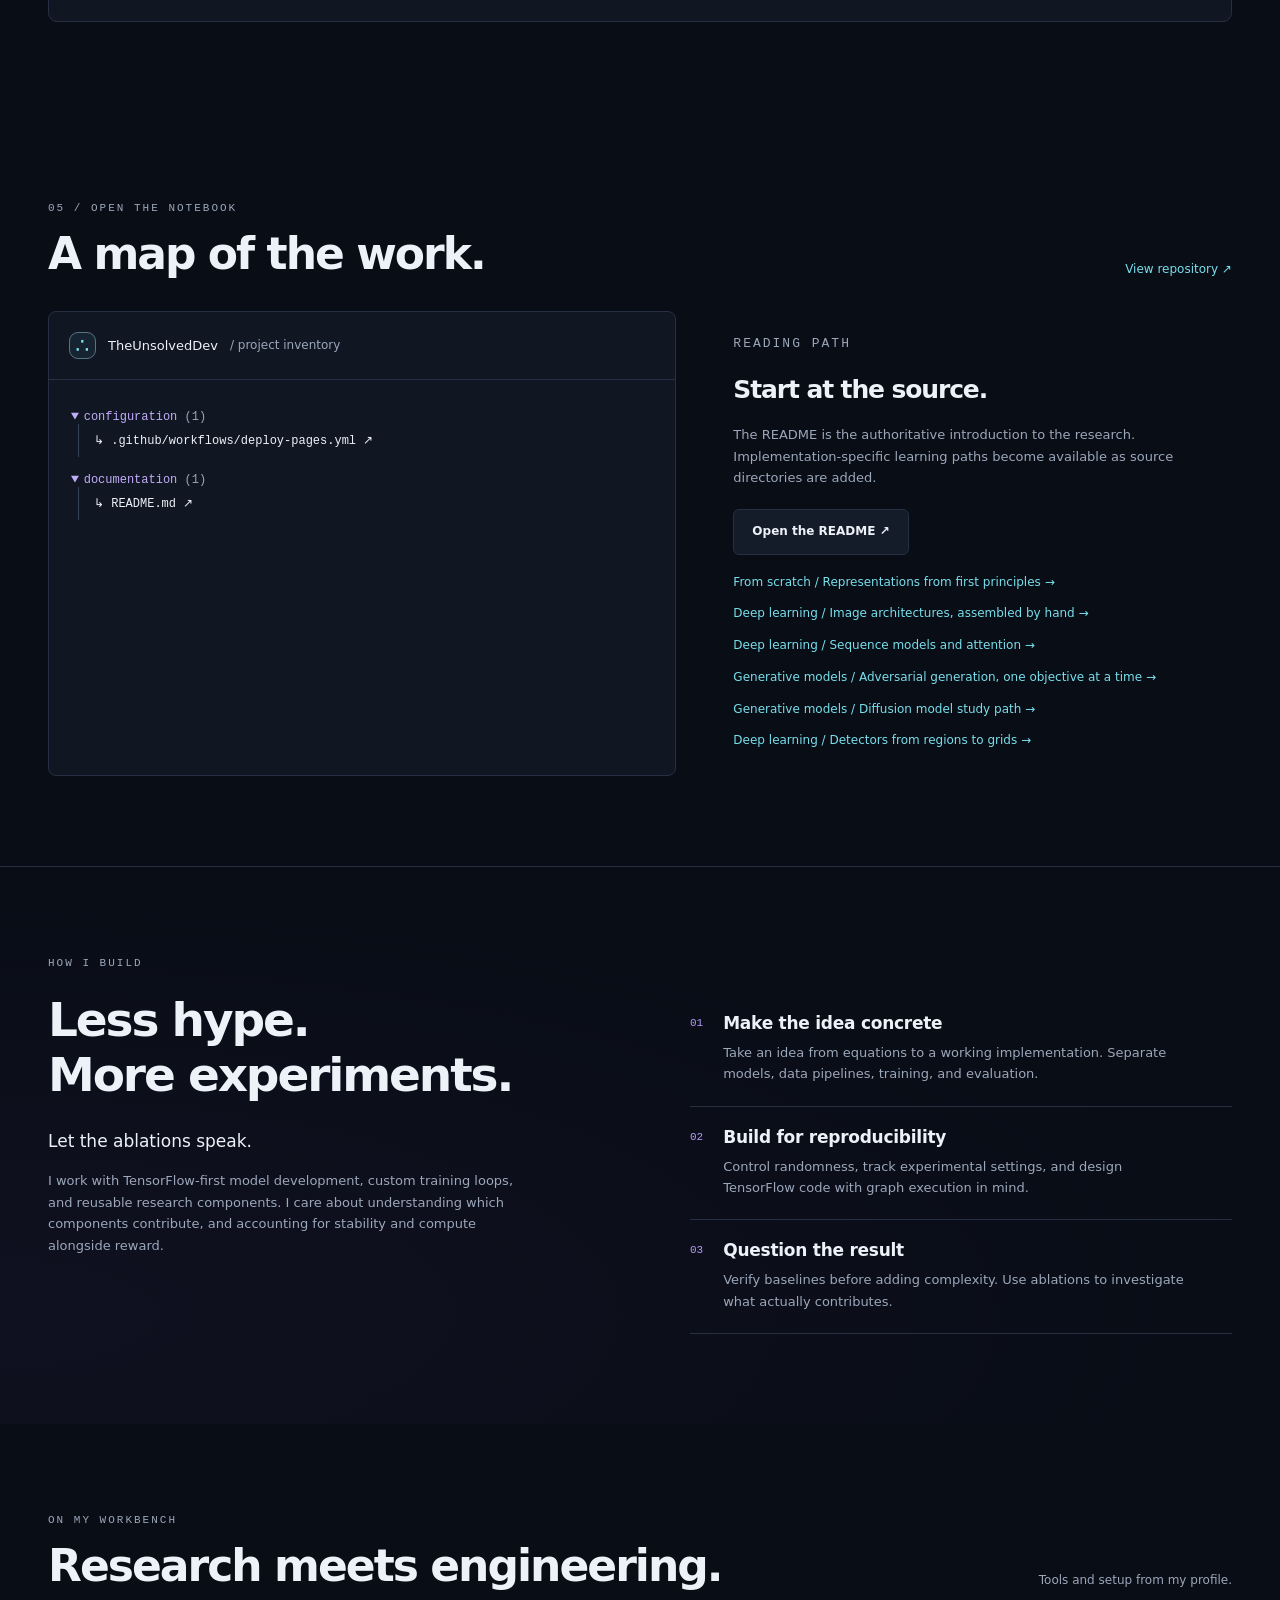
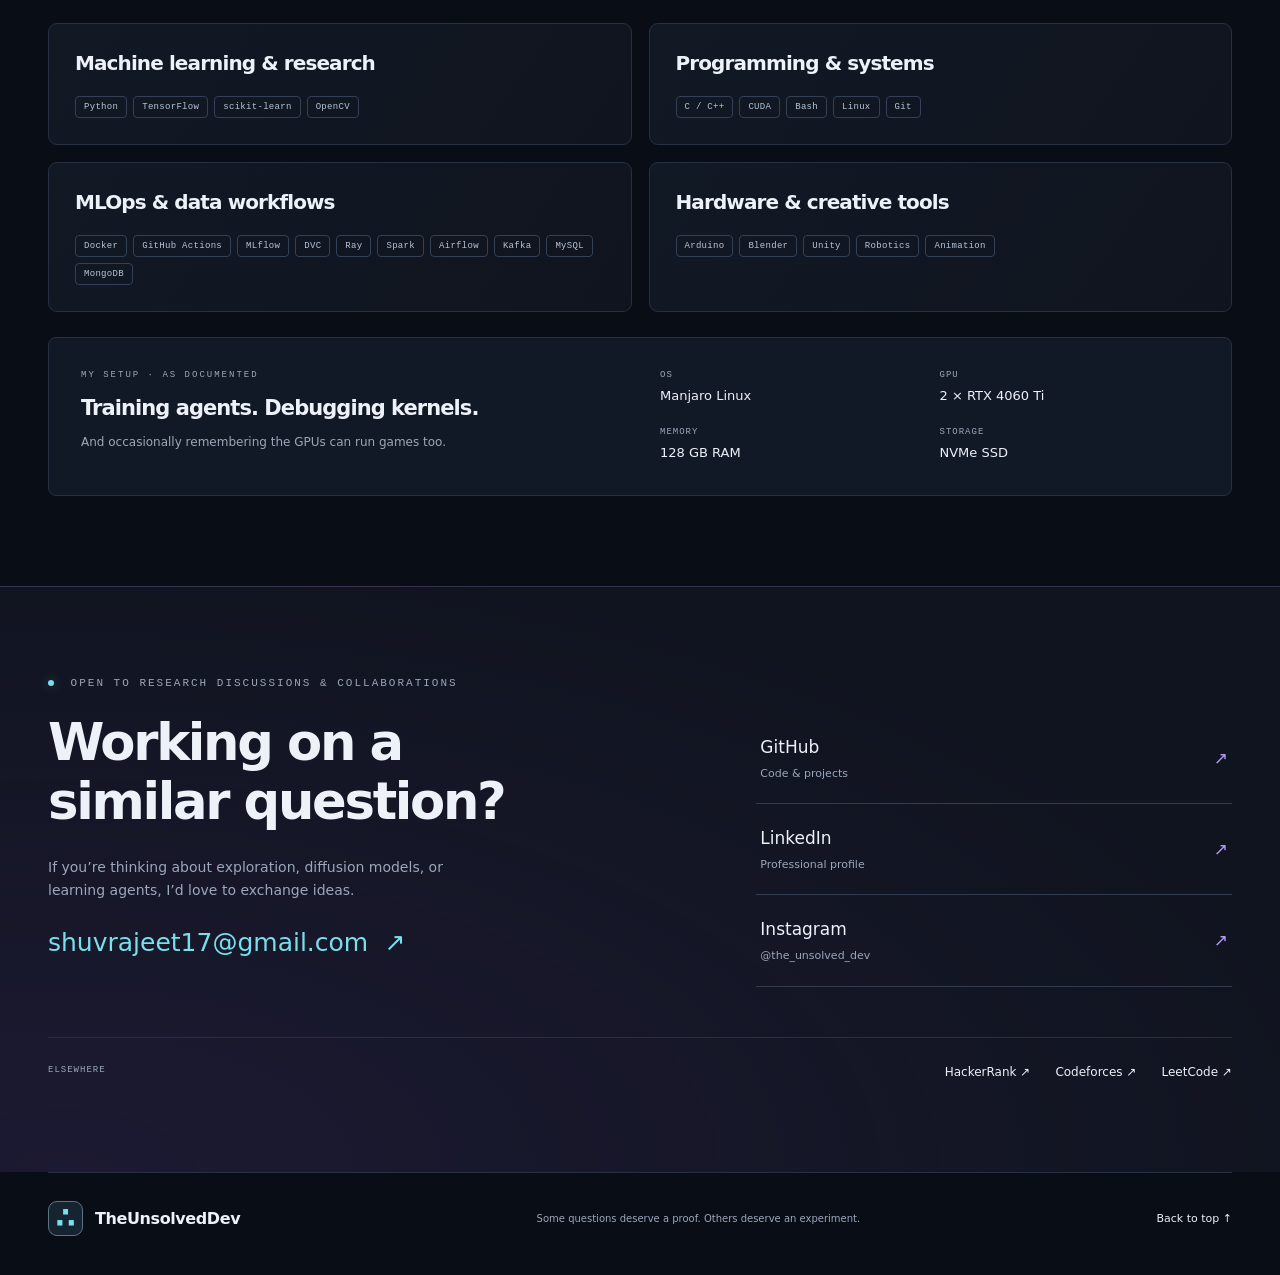
==== commit a6a614c7: "update to new" ====
--- a/website/index.html
+++ b/website/index.html
@@ -47,7 +47,7 @@
 <section class="section shell" id="hardware"><div class="section-heading"><div><p class="eyebrow">03 / THE COMPUTE LAYER</p><h2>One idea. Many operations.</h2></div><p>Hardware is part of the question.</p></div>
   <div class="hardware-layout"><div class="hardware-copy"><h3>Understand what<br>the machine is doing.</h3><p>The README describes TensorFlow pipelines, vectorized environments, and multi-GPU training as engineering interests.</p><p>This diagram is conceptual. Device support, memory use, and speed depend on the actual implementation and must be checked per experiment.</p><span class="pill">NO LOCAL HARDWARE BENCHMARKS</span></div><div class="hardware-diagram"><div class="tf-node">TensorFlow <span>tensor operations</span></div><div class="branch-line"></div><div class="device-grid"><div class="device"><span class="mono cyan">CPU</span><div class="cores cpu-cores" aria-hidden="true"></div><h4>General-purpose compute</h4><p>Control flow and numerical operations</p></div><div class="device"><span class="mono purple">GPU</span><div class="cores gpu-cores" aria-hidden="true"></div><h4>Parallel compute</h4><p>Supported operations across many elements</p></div></div><p class="small centered">Conceptual execution paths · not a performance comparison</p></div></div>
 </section>
-<section class="section shell" id="experiments"><div class="section-heading"><div><p class="eyebrow">04 / EVIDENCE OVER ASSUMPTIONS</p><h2>The experiment desk.</h2></div></div><div class="experiment-empty"><span class="experiment-icon" aria-hidden="true">⌁</span><div><h3>Experiment results · coming soon</h3><p>No local results or plots were found in the inspected checkout. Research directions in the README are not measured outcomes.</p></div><span class="pill">AWAITING ARTIFACTS</span></div><div id="artifact-list"></div></section>
+<section class="section shell" id="experiments"><div class="section-heading"><div><p class="eyebrow">04 / EVIDENCE OVER ASSUMPTIONS</p><h2>The experiment desk.</h2></div></div><div class="experiment-empty"><span class="experiment-icon" aria-hidden="true">⌁</span><div><h3>Experiment results · coming soon</h3><p>No local results or the plots were found in the inspected checkout. Research directions in the README are not measured outcomes.</p></div><span class="pill">AWAITING ARTIFACTS</span></div><div id="artifact-list"></div></section>
 <section class="section shell" id="repository"><div class="section-heading"><div><p class="eyebrow">05 / OPEN THE NOTEBOOK</p><h2>A map of the work.</h2></div><a class="text-link" href="https://github.com/TheUnsolvedDev/TheUnsolvedDev">View repository ↗</a></div><div class="repository-layout"><div class="repo-map"><div class="repo-root"><span class="brand-mark">∴</span> TheUnsolvedDev <span class="small">/ project inventory</span></div><div id="repo-tree"></div></div><div class="learning-path"><p class="eyebrow">READING PATH</p><h3>Start at the source.</h3><p>The README is the authoritative introduction to the research. Implementation-specific learning paths become available as source directories are added.</p><a class="button secondary" href="https://github.com/TheUnsolvedDev/TheUnsolvedDev/blob/main/README.md">Open the README ↗</a><div id="learning-links"></div></div></div></section>
 <section class="section about-section" id="approach"><div class="shell"><p class="eyebrow">HOW I BUILD</p><div class="about-layout"><div><h2>Less hype.<br>More experiments.</h2><p class="about-person">Let the ablations speak.</p><p>I work with TensorFlow-first model development, custom training loops, and reusable research components. I care about understanding which components contribute, and accounting for stability and compute alongside reward.</p></div><div class="principles"><article><span>01</span><div><h3>Make the idea concrete</h3><p>Take an idea from equations to a working implementation. Separate models, data pipelines, training, and evaluation.</p></div></article><article><span>02</span><div><h3>Build for reproducibility</h3><p>Control randomness, track experimental settings, and design TensorFlow code with graph execution in mind.</p></div></article><article><span>03</span><div><h3>Question the result</h3><p>Verify baselines before adding complexity. Use ablations to investigate what actually contributes.</p></div></article></div></div></div></section>
 <section class="section shell" id="toolkit"><div class="section-heading"><div><p class="eyebrow">ON MY WORKBENCH</p><h2>Research meets engineering.</h2></div><p>Tools and setup from my profile.</p></div><div class="toolkit-grid"><article class="card"><h3>Machine learning & research</h3><div class="tags"><span class="tag">Python</span><span class="tag">TensorFlow</span><span class="tag">scikit-learn</span><span class="tag">OpenCV</span></div></article><article class="card"><h3>Programming & systems</h3><div class="tags"><span class="tag">C / C++</span><span class="tag">CUDA</span><span class="tag">Bash</span><span class="tag">Linux</span><span class="tag">Git</span></div></article><article class="card"><h3>MLOps & data workflows</h3><div class="tags"><span class="tag">Docker</span><span class="tag">GitHub Actions</span><span class="tag">MLflow</span><span class="tag">DVC</span><span class="tag">Ray</span><span class="tag">Spark</span><span class="tag">Airflow</span><span class="tag">Kafka</span><span class="tag">MySQL</span><span class="tag">MongoDB</span></div></article><article class="card"><h3>Hardware & creative tools</h3><div class="tags"><span class="tag">Arduino</span><span class="tag">Blender</span><span class="tag">Unity</span><span class="tag">Robotics</span><span class="tag">Animation</span></div></article></div><div class="setup-strip"><div><p class="eyebrow">MY SETUP · AS DOCUMENTED</p><h3>Training agents. Debugging kernels.</h3><p>And occasionally remembering the GPUs can run games too.</p></div><dl><div><dt>OS</dt><dd>Manjaro Linux</dd></div><div><dt>GPU</dt><dd>2 × RTX 4060 Ti</dd></div><div><dt>Memory</dt><dd>128 GB RAM</dd></div><div><dt>Storage</dt><dd>NVMe SSD</dd></div></dl></div></section>
